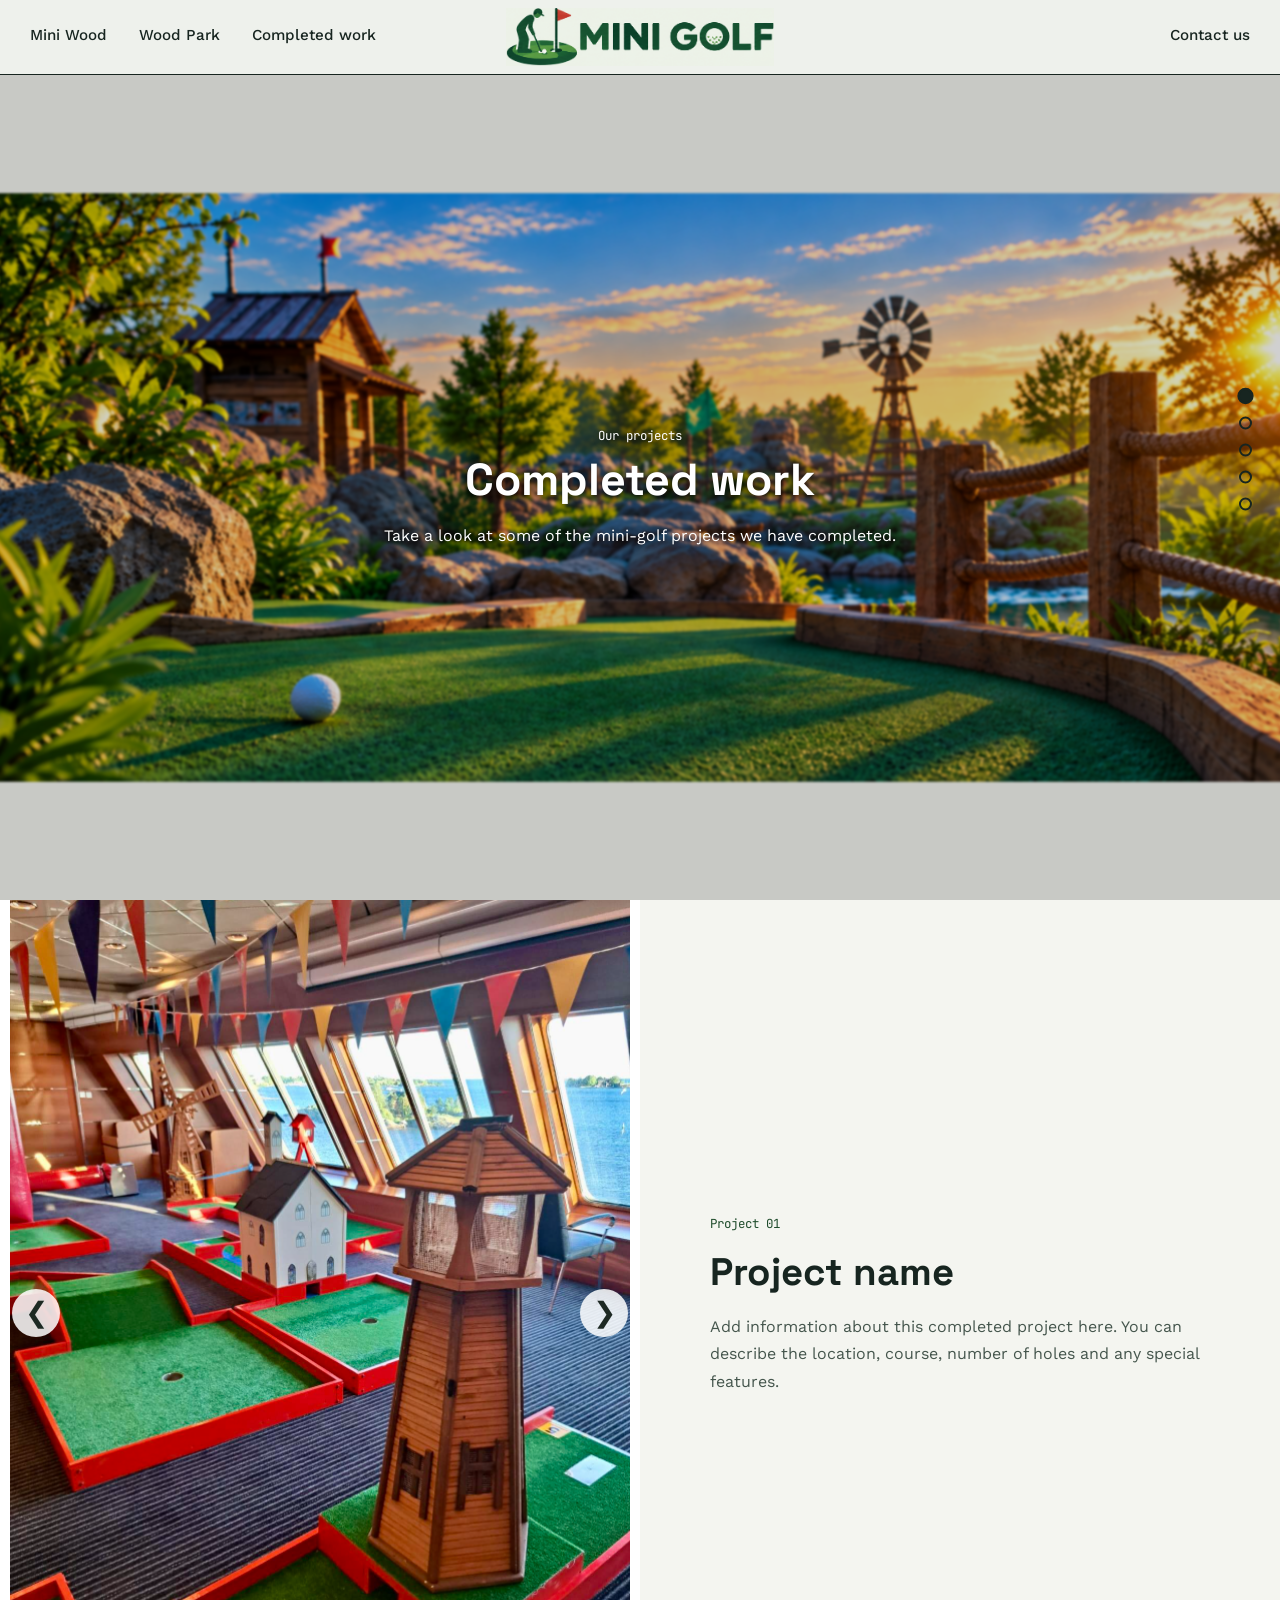
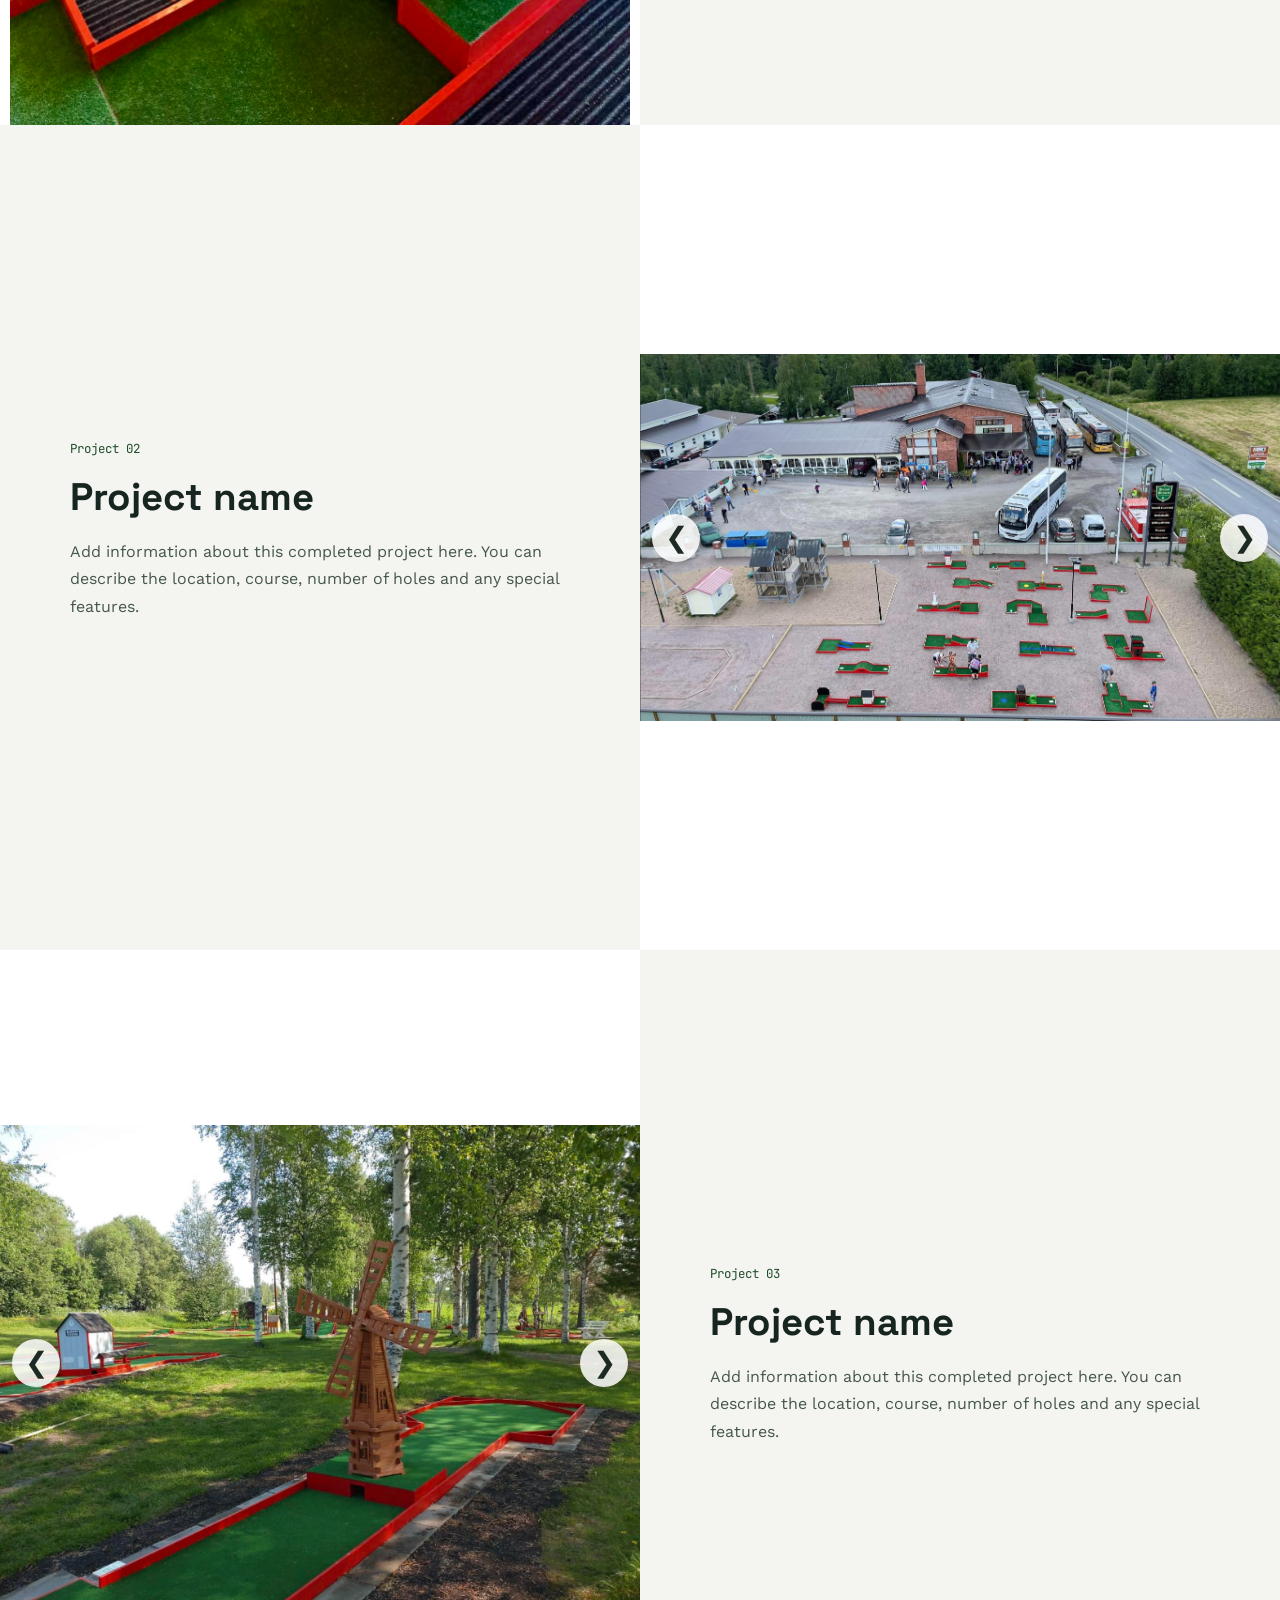
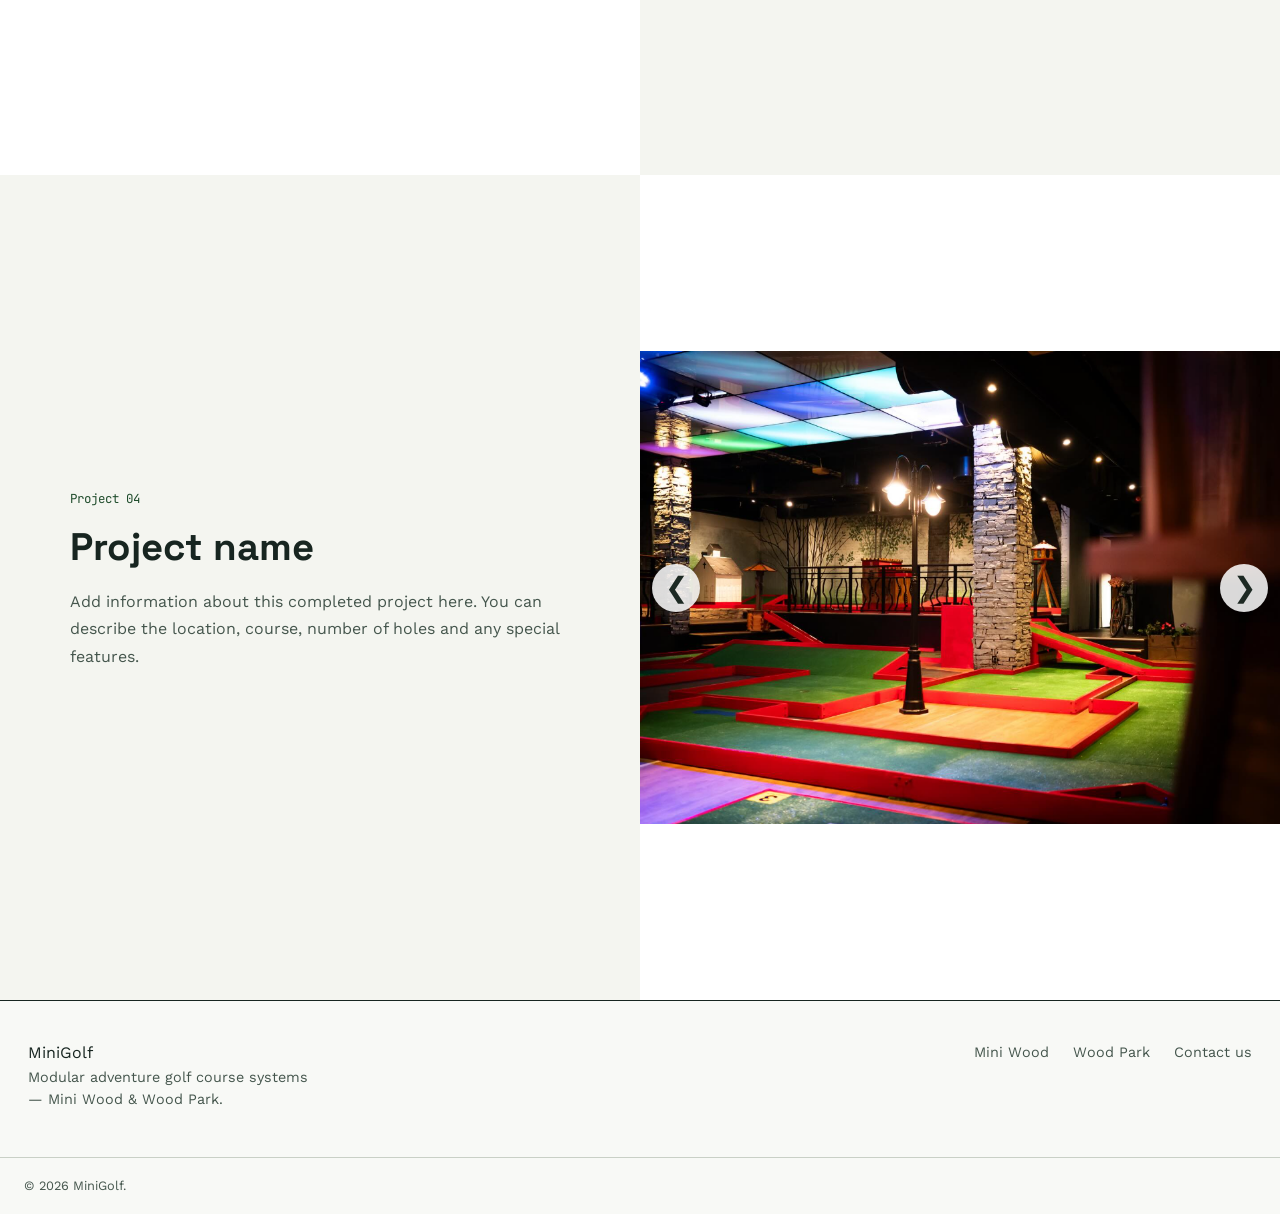
==== Completed-work.html @ 54b6ded2 "Fix completed work gallery structure and image paths" ====
<!DOCTYPE html>
<html lang="en">
<head>
  <meta charset="UTF-8">
  <meta name="viewport" content="width=device-width, initial-scale=1.0">

  <title>Completed Work — MiniGolf</title>

  <meta
    name="description"
    content="Completed MiniGolf projects and installations."
  >

  <link rel="preconnect" href="https://fonts.googleapis.com">
  <link rel="preconnect" href="https://fonts.gstatic.com" crossorigin>

  <link
    href="https://fonts.googleapis.com/css2?family=Space+Grotesk:wght@500;600;700&family=Work+Sans:wght@400;500;600&family=JetBrains+Mono:wght@500;600&display=swap"
    rel="stylesheet"
  >

  <link rel="stylesheet" href="css/style.css">
</head>

<body>

  <!-- ============ HEADER ============ -->

  <header class="site-header">
    <div class="wrap header-inner">

      <nav class="nav-side nav-left" aria-label="Primary">
        <a href="index.html#mini-wood">Mini Wood</a>
        <a href="index.html#wood-park">Wood Park</a>
        <a href="Completed-work.html">Completed work</a>
      </nav>

      <a href="index.html#top" class="logo">
        <img
          src="images/logo.png"
          alt="MiniGolf"
          class="logo-img"
        >
      </a>

      <nav class="nav-side nav-right" aria-label="Secondary">
        <a href="index.html#contact">Contact us</a>
      </nav>

    </div>
  </header>


<!-- ============ COMPLETED WORK ============ -->

<main class="completed-work-page">


  <!-- =====================================================
       INTRO SCREEN
       ===================================================== -->

  <section class="completed-work-intro">

    <div class="wrap">

      <p class="eyebrow-line">
        Our projects
      </p>

      <h1>
        Completed work
      </h1>

      <p>
        Take a look at some of the mini-golf projects we have completed.
      </p>

    </div>

  </section>


  <!-- =====================================================
       PROJECTS
       ===================================================== -->

  <section class="completed-projects">

    <div class="completed-dots" aria-label="Project navigation">
      <button class="completed-dot active" data-project="0" aria-label="Introduction"></button>
      <button class="completed-dot" data-project="1" aria-label="Project 01"></button>
      <button class="completed-dot" data-project="2" aria-label="Project 02"></button>
      <button class="completed-dot" data-project="3" aria-label="Project 03"></button>
      <button class="completed-dot" data-project="4" aria-label="Project 04"></button>
    </div>

    <!-- PROJECT 01 -->
    <article class="completed-project">

      <div class="completed-image completed-gallery">

        <button class="gallery-arrow gallery-prev" aria-label="Previous image">
          &#10094;
        </button>

        <div class="gallery-images">

          <img src="images/completed-work/project1/project1.PNG" alt="Completed MiniGolf project" class="completed-gallery-img active">
          <img src="images/completed-work/project1/project1_1.PNG" alt="Completed MiniGolf project" class="completed-gallery-img">
          <img src="images/completed-work/project1/project1_2.PNG" alt="Completed MiniGolf project" class="completed-gallery-img">
          <img src="images/completed-work/project1/project1_3.PNG" alt="Completed MiniGolf project" class="completed-gallery-img">
          <img src="images/completed-work/project1/project1_4.PNG" alt="Completed MiniGolf project" class="completed-gallery-img">

        </div>

        <button class="gallery-arrow gallery-next" aria-label="Next image">
          &#10095;
        </button>

      </div>

      <div class="completed-text">
        <p class="eyebrow-line">Project 01</p>
        <h2>Project name</h2>
        <p>
          Add information about this completed project here.
          You can describe the location, course, number of holes
          and any special features.
        </p>
      </div>

    </article>

    <!-- PROJECT 02 -->
    <article class="completed-project reverse">

      <div class="completed-image completed-gallery">

        <button class="gallery-arrow gallery-prev" aria-label="Previous image">
          &#10094;
        </button>

        <div class="gallery-images">

          <img src="images/completed-work/project2/project2.PNG" alt="Completed MiniGolf project" class="completed-gallery-img active">
          <img src="images/completed-work/project2/project2_1.PNG" alt="Completed MiniGolf project" class="completed-gallery-img">
          <img src="images/completed-work/project2/project2_2.PNG" alt="Completed MiniGolf project" class="completed-gallery-img">

        </div>

        <button class="gallery-arrow gallery-next" aria-label="Next image">
          &#10095;
        </button>

      </div>

      <div class="completed-text">
        <p class="eyebrow-line">Project 02</p>
        <h2>Project name</h2>
        <p>
          Add information about this completed project here.
          You can describe the location, course, number of holes
          and any special features.
        </p>
      </div>

    </article>

    <!-- PROJECT 03 -->
    <article class="completed-project">

      <div class="completed-image completed-gallery">

        <button class="gallery-arrow gallery-prev" aria-label="Previous image">
          &#10094;
        </button>

        <div class="gallery-images">

          <img src="images/completed-work/project3/project3.PNG" alt="Completed MiniGolf project" class="completed-gallery-img active">
          <img src="images/completed-work/project3/project3_1.PNG" alt="Completed MiniGolf project" class="completed-gallery-img">
          <img src="images/completed-work/project3/project3_2.PNG" alt="Completed MiniGolf project" class="completed-gallery-img">

        </div>

        <button class="gallery-arrow gallery-next" aria-label="Next image">
          &#10095;
        </button>

      </div>

      <div class="completed-text">
        <p class="eyebrow-line">Project 03</p>
        <h2>Project name</h2>
        <p>
          Add information about this completed project here.
          You can describe the location, course, number of holes
          and any special features.
        </p>
      </div>

    </article>

    <!-- PROJECT 04 -->
    <article class="completed-project reverse">

      <div class="completed-image completed-gallery">

        <button class="gallery-arrow gallery-prev" aria-label="Previous image">
          &#10094;
        </button>

        <div class="gallery-images">

          <img src="images/completed-work/project4/project4.PNG" alt="Completed MiniGolf project" class="completed-gallery-img active">
          <img src="images/completed-work/project4/project4_1.PNG" alt="Completed MiniGolf project" class="completed-gallery-img">
          <img src="images/completed-work/project4/project4_2.PNG" alt="Completed MiniGolf project" class="completed-gallery-img">

        </div>

        <button class="gallery-arrow gallery-next" aria-label="Next image">
          &#10095;
        </button>

      </div>

      <div class="completed-text">
        <p class="eyebrow-line">Project 04</p>
        <h2>Project name</h2>
        <p>
          Add information about this completed project here.
          You can describe the location, course, number of holes
          and any special features.
        </p>
      </div>

    </article>

  </section>

</main>
  <!-- ============ FOOTER ============ -->

  <footer class="site-footer">

    <div class="wrap footer-inner">

      <div>
        <span class="logo">MiniGolf</span>

        <p>
          Modular adventure golf course systems — Mini Wood &amp; Wood Park.
        </p>
      </div>

      <div class="footer-cols">
        <a href="index.html#mini-wood">Mini Wood</a>
        <a href="index.html#wood-park">Wood Park</a>
        <a href="index.html#contact">Contact us</a>
      </div>

    </div>

    <div class="wrap footer-bottom">
      <p>&copy; <span id="year"></span> MiniGolf.</p>
    </div>

  </footer>


  <!-- ============ IMAGE LIGHTBOX ============ -->

  <div
    class="lightbox"
    id="lightbox"
    role="dialog"
    aria-hidden="true"
    aria-label="Enlarged view"
  >
    <button id="lightboxClose" aria-label="Close">&times;</button>

    <img
      id="lightboxImg"
      src=""
      alt=""
    >
  </div>


  <script src="js/script.js"></script>

</body>
</html>
---- css/style.css ----
/* ==========================================================
   MiniGolf — stylesheet
   ========================================================== */

:root {
  --paper: #EEF1EC;
  --paper-raised: #F8F9F6;
  --ink: #172520;
  --ink-soft: #45564D;
  --line: #C9D0C6;
  --turf: #2E6B3E;
  --turf-dark: #1F4C2C;
  --red: #A93226;

  --font-display: "Space Grotesk", sans-serif;
  --font-body: "Work Sans", sans-serif;
  --font-mono: "JetBrains Mono", monospace;

  --wrap: 1500px;
}

* {
  box-sizing: border-box;
}

html {
  scroll-behavior: smooth;
}

@media (prefers-reduced-motion: reduce) {
  html {
    scroll-behavior: auto;
  }

  * {
    animation-duration: 0.001ms !important;
    transition-duration: 0.001ms !important;
  }
}

body {
  margin: 0;
  background: var(--paper);
  color: var(--ink);
  font-family: var(--font-body);
  font-size: 16px;
  line-height: 1.55;
  -webkit-font-smoothing: antialiased;
}

h1,
h2 {
  font-family: var(--font-display);
  color: var(--ink);
  line-height: 1.1;
  margin: 0 0 0.5em;
}

h1 {
  font-size: clamp(2rem, 4vw, 2.8rem);
  font-weight: 700;
}

h2 {
  font-size: clamp(1.6rem, 3vw, 2.4rem);
  font-weight: 700;
}

p {
  margin: 0 0 1em;
  color: var(--ink-soft);
}

a {
  color: var(--turf-dark);
}

.mono {
  font-family: var(--font-mono);
}

code {
  font-family: var(--font-mono);
  background: var(--paper-raised);
  padding: 0.1em 0.4em;
  border: 1px solid var(--line);
  font-size: 0.9em;
}

.wrap {
  max-width: var(--wrap);
  margin: 0 auto;
  padding: 0 28px;
}

.eyebrow-line {
  font-family: var(--font-mono);
  font-size: 0.78rem;
  color: var(--turf-dark);
  margin: 0 0 0.6em;
}


/* ---------- buttons ---------- */

.btn {
  display: inline-block;
  font-family: var(--font-body);
  font-weight: 600;
  font-size: 0.95rem;
  padding: 0.75em 1.4em;
  border: 1.5px solid var(--ink);
  text-decoration: none;
  cursor: pointer;
  background: transparent;
  color: var(--ink);
  transition:
    background 0.15s ease,
    color 0.15s ease,
    transform 0.1s ease;
}

.btn-primary {
  background: var(--turf);
  border-color: var(--turf);
  color: #fff;
}

.btn-primary:hover {
  background: var(--turf-dark);
  border-color: var(--turf-dark);
}

.btn-line:hover {
  background: var(--ink);
  color: var(--paper);
}

.btn:active {
  transform: translateY(1px);
}


/* ---------- header ---------- */

.site-header {
  position: sticky;
  top: 0;
  z-index: 30;
  background: var(--paper);
  border-bottom: 1.5px solid var(--ink);
}

.header-inner {
  display: grid;
  grid-template-columns: 1fr auto 1fr;
  align-items: center;
  gap: 20px;
  padding: 8px 28px;
}

.logo {
  justify-self: center;
  display: flex;
  align-items: center;
}

.logo-img {
  width: 280px;
  height: 58px;
  object-fit: contain;
  display: block;
}

.nav-side {
  display: flex;
  gap: 28px;
}

.nav-left {
  justify-self: start;
}

.nav-right {
  justify-self: end;
}

.nav-side a {
  text-decoration: none;
  color: var(--ink);
  font-weight: 500;
  font-size: 0.95rem;
  padding: 4px 2px;
  border-bottom: 2px solid transparent;
  white-space: nowrap;
}

.nav-side a:hover {
  border-bottom-color: var(--red);
}

/* ---------- hero ---------- */

.hero {
  position: relative;
  min-height: 680px;
  padding: 100px 0;
  display: flex;
  align-items: center;

  background-image:
    linear-gradient(
      90deg,
      rgba(255, 255, 255, 0.12) 0%,
      rgba(255, 255, 255, 0.68) 36%,
      rgba(255, 255, 255, 0.60) 64%,
      rgba(255, 255, 255, 0.10) 100%
    ),
    url("../images/Banner.png");

background-size: contain;
background-repeat: no-repeat;
background-position: center;
background-color: #1f241f;
}

.hero-inner {
  position: relative;
  z-index: 2;
  max-width: 800px;
  margin: 0 auto;
}

.hero h1 {
  max-width: 800px;
  margin-bottom: 28px;
}

.hero-sub {
  font-size: 1.05rem;
  max-width: 60ch;
}

.hero-actions {
  display: flex;
  gap: 14px;
  flex-wrap: wrap;
  margin-top: 24px;
}

@media (max-width: 900px) {
  .hero {
    min-height: 600px;
    padding: 80px 0;
  }
}

@media (max-width: 560px) {
  .hero {
    min-height: 620px;
    padding: 70px 0;
  }
}


/* ---------- course sections ---------- */

.collection {
  padding: 82px 0 72px;
  border-top: 1.5px solid var(--ink);
}

.collection.alt {
  background: var(--paper-raised);
}

.collection-inner {
  display: grid;
  grid-template-columns: 0.92fr 1.08fr;
  gap: 72px;
  align-items: start;
}

.collection-inner.reverse {
  grid-template-columns: 1.08fr 0.92fr;
}

.collection-inner.reverse .collection-info {
  order: 2;
}

.collection-inner.reverse .collection-viewer {
  order: 1;
}


/* ---------- course information ---------- */

.collection-info > p:not(.eyebrow-line) {
  max-width: 58ch;
  font-size: 1rem;
}

.hole-list {
  list-style: none;
  margin: 18px 0 28px;
  padding: 16px 0;
  border-top: 1px solid var(--line);
  border-bottom: 1px solid var(--line);
  display: grid;
  grid-template-columns: repeat(2, 1fr);
  gap: 6px 28px;
  font-family: var(--font-mono);
  font-size: 0.85rem;
  color: var(--ink-soft);
}


/* ---------- pricing ---------- */

.tier-grid {
  display: grid;
  grid-template-columns: repeat(3, 1fr);
  gap: 12px;
}

.tier-card {
  display: flex;
  flex-direction: column;
  gap: 10px;
  align-items: flex-start;
  border: 1.5px solid var(--line);
  background: var(--paper-raised);
  padding: 18px;
}

.collection.alt .tier-card {
  background: var(--paper);
}

.tier-label {
  font-family: var(--font-mono);
  font-size: 0.72rem;
  color: var(--ink-soft);
  text-transform: uppercase;
}

.tier-price {
  font-family: var(--font-mono);
  font-weight: 600;
  font-size: 1.25rem;
  color: var(--ink);
}

.tier-card .btn {
  width: 100%;
  text-align: center;
  font-size: 0.82rem;
  padding: 0.6em 0.6em;
}


/* ---------- viewer ---------- */

.collection-viewer {
  display: flex;
  flex-direction: column;
  gap: 12px;
}

.viewer-tabs {
  display: flex;
  gap: 10px;
  margin-bottom: 0;
}

.view-tab {
  font-family: var(--font-mono);
  font-size: 0.82rem;
  background: none;
  border: 1.5px solid var(--ink);
  padding: 0.5em 1em;
  cursor: pointer;
  color: var(--ink);
}

.view-tab.active {
  background: var(--ink);
  color: var(--paper);
}

.viewer-frame {
  position: relative;
  border: 1.5px solid var(--ink);
  background: #fff;
  aspect-ratio: 4 / 3;
  overflow: hidden;
}

.viewer-img {
  position: absolute;
  inset: 0;
  width: 100%;
  height: 100%;
  object-fit: contain;
  opacity: 0;
  pointer-events: none;
  cursor: zoom-in;
  transition: opacity 0.15s ease;
}

.viewer-img.active {
  opacity: 1;
  pointer-events: auto;
}

.viewer-hint {
  font-size: 0.8rem;
  margin: 0;
  color: var(--ink-soft);
}


/* ---------- at a glance ---------- */

.course-features {
  margin-top: 58px;
  border: 1.5px solid var(--line);
  background: rgba(248, 249, 246, 0.55);
  display: grid;
  grid-template-columns: repeat(4, 1fr);
}

.collection.alt .course-features {
  background: var(--paper);
}

.feature-item {
  padding: 26px 28px;
  min-height: 145px;
  border-right: 1px solid var(--line);
}

.feature-item:last-child {
  border-right: none;
}

.feature-number {
  display: block;
  width: 30px;
  height: 30px;
  border: 1.5px solid var(--turf);
  color: var(--turf-dark);
  font-family: var(--font-mono);
  font-size: 0.72rem;
  line-height: 27px;
  text-align: center;
  margin-bottom: 18px;
}

.feature-title {
  display: block;
  font-family: var(--font-mono);
  font-size: 0.75rem;
  color: var(--ink);
  text-transform: uppercase;
  margin-bottom: 5px;
}

.feature-main {
  display: block;
  font-size: 0.95rem;
  font-weight: 600;
  color: var(--ink);
  margin-bottom: 5px;
}

.feature-text {
  display: block;
  font-size: 0.82rem;
  line-height: 1.45;
  color: var(--ink-soft);
}


/* ---------- contact ---------- */

.contact {
  padding: 82px 0 100px;
  border-top: 1.5px solid var(--ink);
}

.contact-inner {
  display: grid;
  grid-template-columns: 0.9fr 1.1fr;
  gap: 72px;
}

.quote-form {
  display: flex;
  flex-direction: column;
  gap: 16px;
  background: var(--paper-raised);
  border: 1.5px solid var(--ink);
  padding: 28px;
}

.quote-form label {
  display: flex;
  flex-direction: column;
  gap: 6px;
  font-size: 0.85rem;
  font-weight: 600;
  color: var(--ink);
}

.quote-form input,
.quote-form textarea,
.quote-form select {
  font-family: var(--font-body);
  font-size: 0.95rem;
  padding: 0.7em 0.8em;
  border: 1.5px solid var(--line);
  background: #fff;
  color: var(--ink);
}

.quote-form select {
  cursor: pointer;
}

.quote-form input:focus,
.quote-form textarea:focus,
.quote-form select:focus {
  outline: 2px solid var(--turf);
  outline-offset: 1px;
  border-color: var(--turf);
}


/* ---------- footer ---------- */

.site-footer {
  border-top: 1.5px solid var(--ink);
  padding-top: 40px;
  background: var(--paper-raised);
}

.footer-inner {
  display: flex;
  justify-content: space-between;
  gap: 32px;
  flex-wrap: wrap;
  padding-bottom: 32px;
}

.footer-inner p {
  font-size: 0.9rem;
  max-width: 32ch;
}

.footer-cols {
  display: flex;
  gap: 24px;
  align-items: flex-start;
}

.footer-cols a {
  text-decoration: none;
  color: var(--ink-soft);
  font-size: 0.9rem;
}

.footer-bottom {
  border-top: 1px solid var(--line);
  padding: 18px 24px;
  font-size: 0.8rem;
  color: var(--ink-soft);
}

.footer-bottom p {
  margin: 0;
}


/* ---------- lightbox ---------- */

.lightbox {
  position: fixed;
  inset: 0;
  z-index: 80;
  display: none;
  align-items: center;
  justify-content: center;
  background: rgba(23, 37, 32, 0.85);
  padding: 24px;
}

.lightbox.show {
  display: flex;
}

.lightbox img {
  max-width: 100%;
  max-height: 100%;
  border: 1px solid var(--line);
}

#lightboxClose {
  position: fixed;
  top: 20px;
  right: 28px;
  background: none;
  border: none;
  font-size: 2.2rem;
  cursor: pointer;
  color: #fff;
}


/* ---------- responsive ---------- */

@media (max-width: 1100px) {
  .collection-inner,
  .collection-inner.reverse {
    grid-template-columns: 1fr;
    gap: 44px;
  }

  .collection-inner.reverse .collection-info,
  .collection-inner.reverse .collection-viewer {
    order: initial;
  }

  .collection-viewer {
    max-width: 900px;
  }

  .course-features {
    grid-template-columns: repeat(2, 1fr);
  }

  .feature-item:nth-child(2) {
    border-right: none;
  }

  .feature-item:nth-child(-n + 2) {
    border-bottom: 1px solid var(--line);
  }
}

@media (max-width: 900px) {
  .contact-inner {
    grid-template-columns: 1fr;
  }

  .hole-list {
    grid-template-columns: 1fr 1fr;
  }
}

@media (max-width: 700px) {
  .header-inner {
    grid-template-columns: 1fr;
    justify-items: center;
    row-gap: 10px;
    padding: 14px 24px;
  }

  .nav-left {
    order: 2;
    justify-self: center;
  }

  .logo {
    order: 1;
  }

  .nav-right {
    order: 3;
    justify-self: center;
  }

  .course-features {
    grid-template-columns: 1fr;
  }

  .feature-item {
    border-right: none;
    border-bottom: 1px solid var(--line);
  }

  .feature-item:last-child {
    border-bottom: none;
  }
}

@media (max-width: 560px) {
  .tier-grid {
    grid-template-columns: 1fr;
  }

  .hole-list {
    grid-template-columns: 1fr;
  }

  .wrap {
    padding-left: 20px;
    padding-right: 20px;
  }

  .collection {
    padding: 60px 0;
  }

  .course-features {
    margin-top: 42px;
  }
}
/* =========================================================
   COURSE CORNER TREES
   Bottom corners only
   ========================================================= */

.collection {
  position: relative;
  overflow: hidden;
}

.collection-inner,
.collection > .wrap:not(.collection-inner) {
  position: relative;
  z-index: 2;
}

.course-trees {
  position: absolute;
  inset: 0;
  pointer-events: none;
  z-index: 1;
}

.course-tree {
  position: absolute;
  width: 210px;
  height: 150px;
  opacity: 0.38;
}

.course-tree svg {
  display: block;
  width: 100%;
  height: 100%;
}

/* BOTTOM LEFT */
.course-tree.bottom-left {
  bottom: 0;
  left: 0;
}

/* BOTTOM RIGHT */
.course-tree.bottom-right {
  bottom: 0;
  right: 0;
}

/* Keep information panel above the trees */
.course-features {
  position: relative;
  z-index: 3;
}

@media (max-width: 900px) {
  .course-tree {
    width: 150px;
    height: 110px;
    opacity: 0.30;
  }
}

@media (max-width: 560px) {
  .course-tree {
    width: 100px;
    height: 75px;
    opacity: 0.20;
  }
}
/* =========================================================
   FINAL COURSE TREE POSITIONING
   ========================================================= */

.course-tree {
  position: absolute;
  width: 210px;
  height: 150px;
  opacity: 0.38;
}

.course-tree svg {
  display: block;
  width: 100%;
  height: 100%;
}

/* BOTTOM TREES
   Keep the artwork upright and move it slightly
   upward so the trees grow from the bottom edge. */
.course-tree.bottom-left {
  bottom: -20px;
  left: 0;
}

.course-tree.bottom-right {
  bottom: -20px;
  right: 0;
}

@media (max-width: 900px) {
  .course-tree {
    width: 150px;
    height: 110px;
    opacity: 0.30;
  }

  .course-tree.bottom-left,
  .course-tree.bottom-right {
    bottom: -15px;
  }
}

@media (max-width: 560px) {
  .course-tree {
    width: 100px;
    height: 75px;
    opacity: 0.20;
  }

  .course-tree.bottom-left,
  .course-tree.bottom-right {
    bottom: -10px;
  }
}
/* =========================================================
   MINI GOLF SCROLLBAR
   ========================================================= */

html {
  scrollbar-width: none;
}

html::-webkit-scrollbar {
  display: none;
}

/* The whole scrollbar */
.golf-scrollbar {
  position: fixed;
  top: 0;
  right: 0;
  width: 22px;
  height: 100vh;
  z-index: 100;
  pointer-events: none;
}

.golf-scroll-track {
  position: absolute;
  top: 8px;
  bottom: 8px;
  left: 9px;
  width: 6px;
  background: #cbd1cb;
  border-radius: 10px;
}
.golf-ball {
  position: absolute;
  left: 50%;
  top: 0;

  width: 18px;
  height: 18px;

  transform: translateX(-50%);
  border-radius: 50%;

  background: #ffffff;
  border: 2px solid #4f8a5b;
  box-shadow: 0 1px 4px rgba(0, 0, 0, 0.25);

  pointer-events: auto;
  cursor: grab;
  touch-action: none;
}

.golf-ball:active {
  cursor: grabbing;
}

/* Golf-ball dimples */
.golf-ball::before,
.golf-ball::after,
.golf-ball span {
  content: "";
  position: absolute;
  width: 3px;
  height: 3px;
  background: #c9c9c9;
  border-radius: 50%;
}

.golf-ball::before {
  top: 3px;
  left: 4px;
  box-shadow:
    7px 1px 0 #c9c9c9,
    2px 7px 0 #c9c9c9,
    9px 8px 0 #c9c9c9,
    5px 12px 0 #c9c9c9;
}

.golf-ball::after {
  top: 5px;
  left: 11px;
  box-shadow:
    -8px 5px 0 #c9c9c9,
    -3px 9px 0 #c9c9c9;
}

/* Hide it on small screens */
@media (max-width: 700px) {
  .golf-scrollbar {
    display: none;
  }
}
/* =========================================================
   COMPLETED WORK PAGE
   FULL SCREEN PROJECT SLIDER
   ========================================================= */

.completed-work-page {
  background: #f4f5f0;
}

.completed-work-intro {
  position: relative;

  height: calc(100vh - var(--completed-header-height, 75px));
  min-height: calc(100vh - var(--completed-header-height, 75px));

  display: flex;
  align-items: center;
  justify-content: center;

  text-align: center;
  padding: 80px 28px;

  overflow: hidden;

  scroll-margin-top: var(--completed-header-height, 75px);
}

.completed-work-intro::before {
  content: "";
  position: absolute;
  inset: 0;

  background-image: url("../images/banner2.png");
  background-size: contain;
  background-position: center;
  background-repeat: no-repeat;

  filter: blur(1px);
  transform: scale(1.02);

  z-index: 0;
}

.completed-work-intro::after {
  content: "";
  position: absolute;
  inset: 0;

  background: rgba(0, 0, 0, 0.18);

  z-index: 1;
}

.completed-work-intro .wrap {
  position: relative;
  z-index: 2;

  max-width: 850px;
  padding: 20px 30px;

  background: transparent;
}

.completed-work-intro h1 {
  margin: 10px 0 20px;
  color: #ffffff;

  text-shadow:
    0 2px 6px rgba(0, 0, 0, 0.7);
}

.completed-work-intro p {
  color: #ffffff;

  text-shadow:
    0 2px 5px rgba(0, 0, 0, 0.7);
}

.completed-work-intro p:last-child {
  max-width: 650px;
  margin: 0 auto;
}


/* ---------- completed projects ---------- */

.completed-projects {
  position: relative;
  width: 100%;
}

.completed-project {
  width: 100%;
  height: calc(100vh - var(--completed-header-height, 75px));
  min-height: calc(100vh - var(--completed-header-height, 75px));

  display: grid;
  grid-template-columns: 1fr 1fr;

  margin: 0;
  padding: 0;

  scroll-margin-top: var(--completed-header-height, 75px);
}

.completed-project.reverse .completed-image {
  order: 2;
}

.completed-project.reverse .completed-text {
  order: 1;
}


/* ---------- project images ---------- */

.completed-image {
  width: 100%;
  height: 100%;

  overflow: hidden;

  background: #ffffff;
}

.completed-image img {
  display: block;

  width: 100%;
  height: 100%;

  object-fit: contain;

  cursor: pointer;

  transition: transform 0.35s ease;
}

.completed-image:hover img {
  transform: scale(1.025);
}


/* ---------- project text ---------- */

.completed-text {
  width: 100%;
  height: 100%;

  display: flex;
  flex-direction: column;
  justify-content: center;

  padding: 70px;

  box-sizing: border-box;
}

.completed-text h2 {
  margin: 10px 0 20px;
}

.completed-text p:last-child {
  max-width: 500px;
  line-height: 1.7;
}


/* ---------- project navigation dots ---------- */

.completed-dots {
  position: fixed;

  right: 28px;
  top: 50%;

  transform: translateY(-50%);

  z-index: 50;

  display: flex;
  flex-direction: column;
  gap: 14px;
}

.completed-dot {
  width: 13px;
  height: 13px;

  padding: 0;

  border-radius: 50%;

  border: 2px solid var(--ink);

  background: transparent;

  cursor: pointer;

  transition:
    background 0.2s ease,
    transform 0.2s ease;
}

.completed-dot.active {
  background: var(--ink);
  transform: scale(1.25);
}

.completed-dot:hover {
  background: var(--turf);
}


/* =========================================================
   COURSE INFORMATION BOXES
   ========================================================= */

.collection-inner > .course-features {
  grid-column: 1 / -1;
  width: 100%;
  order: 3;
}

/* =========================================================
   COMPLETED WORK IMAGE GALLERY
   ========================================================= */

.completed-gallery {
  position: relative;
  width: 100%;
  height: 100%;
  overflow: hidden;
  background: #ffffff;
}

.gallery-images {
  position: absolute;
  inset: 0;
  width: 100%;
  height: 100%;
}

.completed-gallery-img {
  position: absolute;
  inset: 0;

  width: 100%;
  height: 100%;

  object-fit: contain;

  opacity: 0;
  visibility: hidden;

  transition: opacity 0.25s ease;
}

.completed-gallery-img.active {
  opacity: 1;
  visibility: visible;
}


/* Arrows sit inside the image,
   centered vertically on the left and right */

.gallery-arrow {
  position: absolute;

  top: 50%;
  transform: translateY(-50%);

  z-index: 10;

  width: 48px;
  height: 48px;

  border: none;
  border-radius: 50%;

  background: rgba(255, 255, 255, 0.85);

  color: #1d2923;

  font-size: 28px;
  line-height: 1;

  display: flex;
  align-items: center;
  justify-content: center;

  cursor: pointer;

  padding: 0;

  transition:
    background 0.2s ease,
    transform 0.2s ease;
}

.gallery-arrow:hover {
  background: #ffffff;
}

.gallery-prev {
  left: 12px;
}

.gallery-next {
  right: 12px;
}


/* Mobile */

@media (max-width: 700px) {

  .gallery-arrow {
    width: 42px;
    height: 42px;
    font-size: 24px;
  }

  .gallery-prev {
    left: 8px;
  }

  .gallery-next {
    right: 8px;
  }

}
/* ---------- mobile ---------- */
/* =========================================================
   MOBILE COURSE ORDER
   ========================================================= */

@media (max-width: 700px) {

  .collection {
    display: flex;
    flex-direction: column;
  }

  .collection-inner {
    display: contents;
  }

  .collection-info {
    display: contents;
  }

  /* 1. Course title + description */
  .course-heading {
    order: 1;
    width: 100%;
    padding: 0 20px 32px;
  }

  /* 2. Plan / 3D viewer */
  .collection-viewer {
    order: 2;
    width: 100%;
    max-width: none;
    padding: 0 20px;
    margin-bottom: 42px;
  }

  /* Hide the 1–18 hole list on mobile */
  .hole-list {
    display: none;
  }

  /* 3. Four information boxes */
  .course-features {
    order: 3;
    width: calc(100% - 40px);
    margin: 0 20px 42px;
  }

  /* 4. Prices last */
  .tier-grid {
    order: 4;
    width: calc(100% - 40px);
    margin: 0 20px;
  }

}

@media (max-width: 700px) {

  /* Wood Park mobile order */
  .collection-inner.reverse .collection-info {
    display: contents;
  }

  .collection-inner.reverse .course-heading {
    order: 1;
  }

  .collection-inner.reverse .collection-viewer {
    order: 2;
  }

  .collection-inner.reverse .course-features {
    order: 3;
  }

  .collection-inner.reverse .tier-grid {
    order: 4;
  }

}
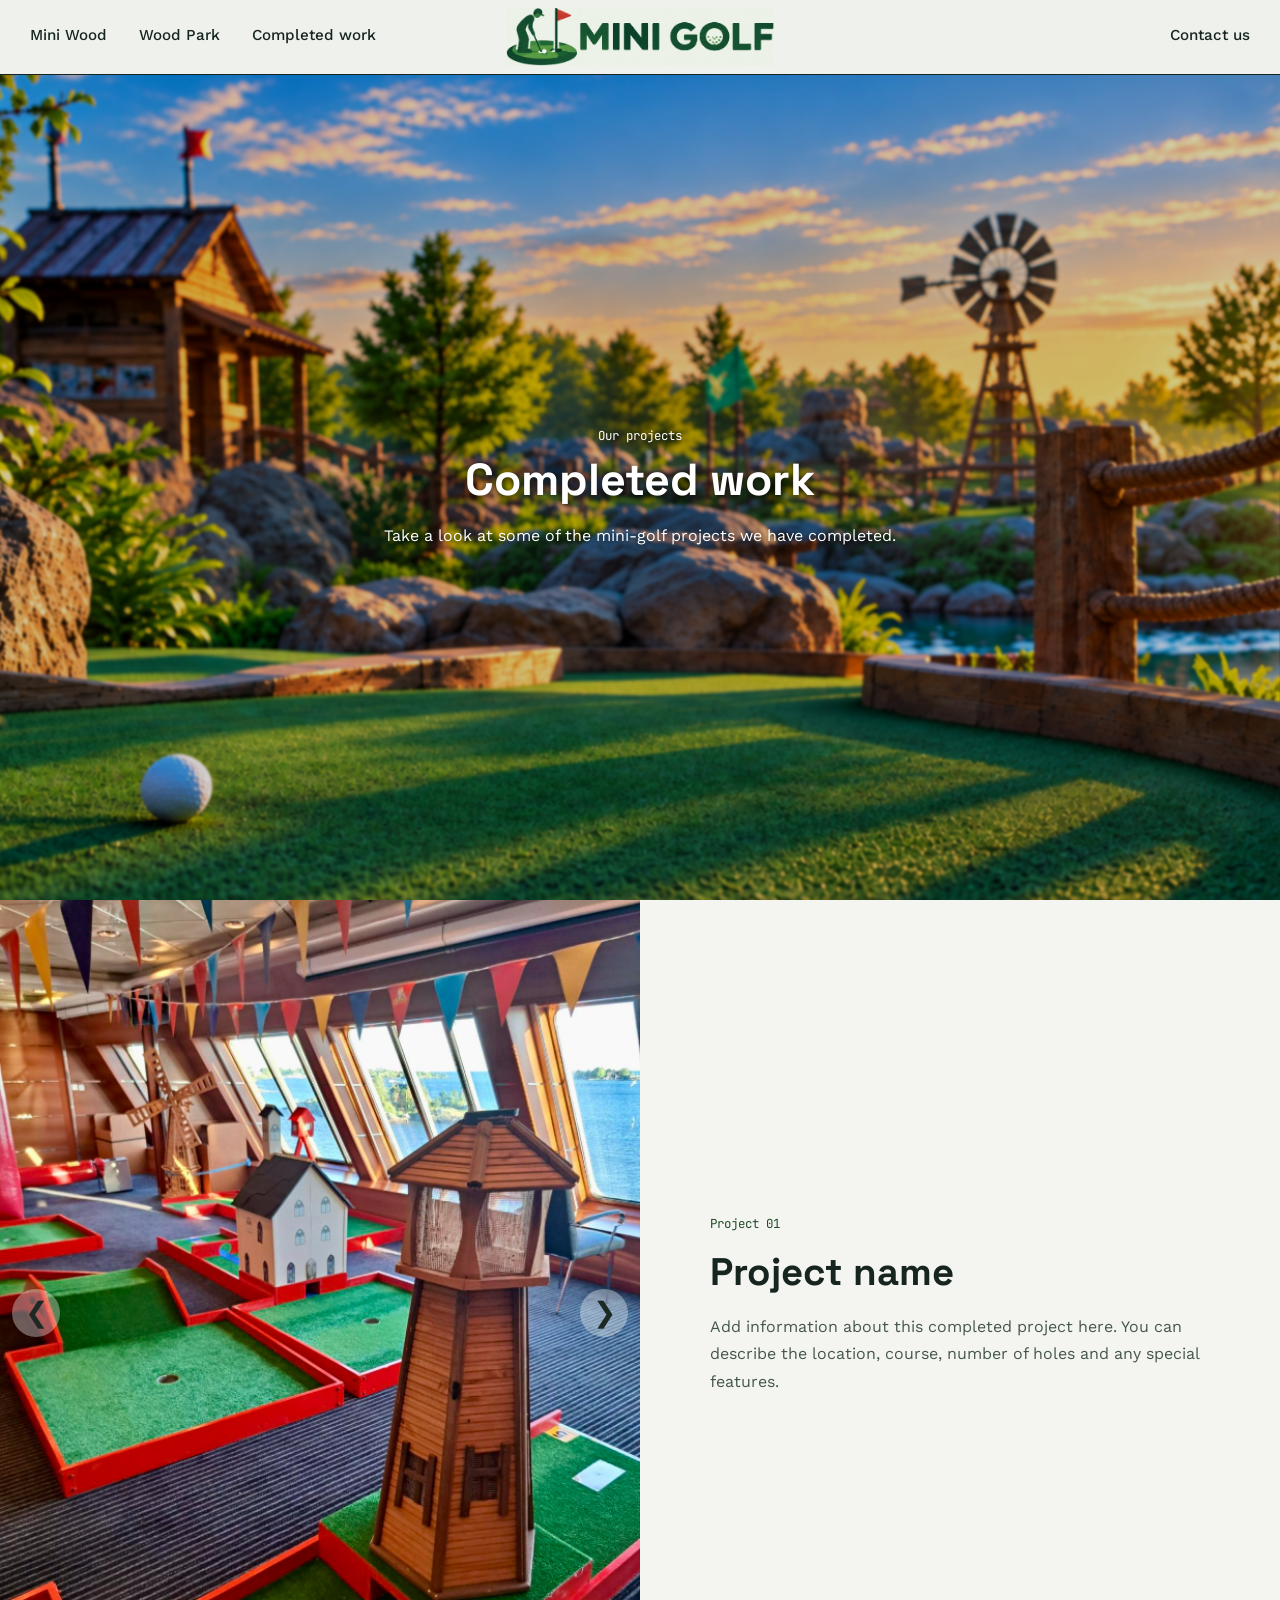
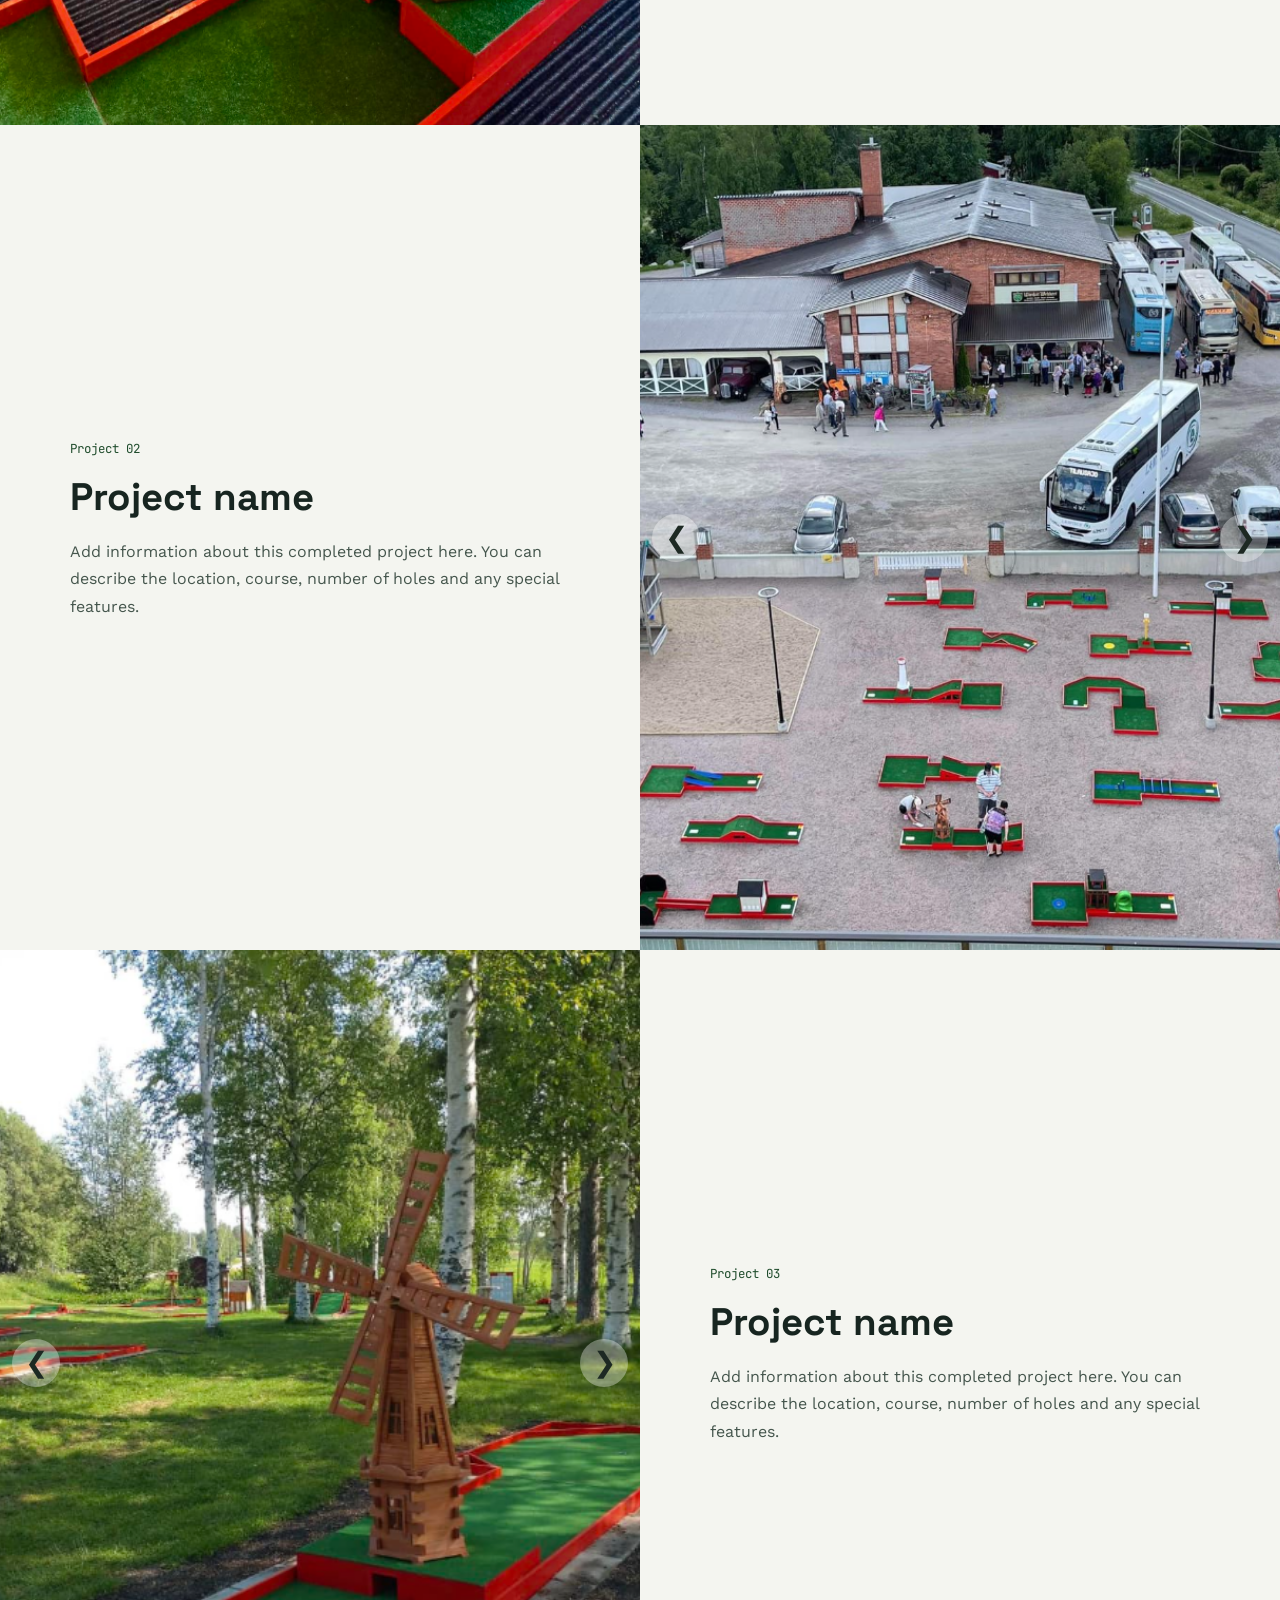
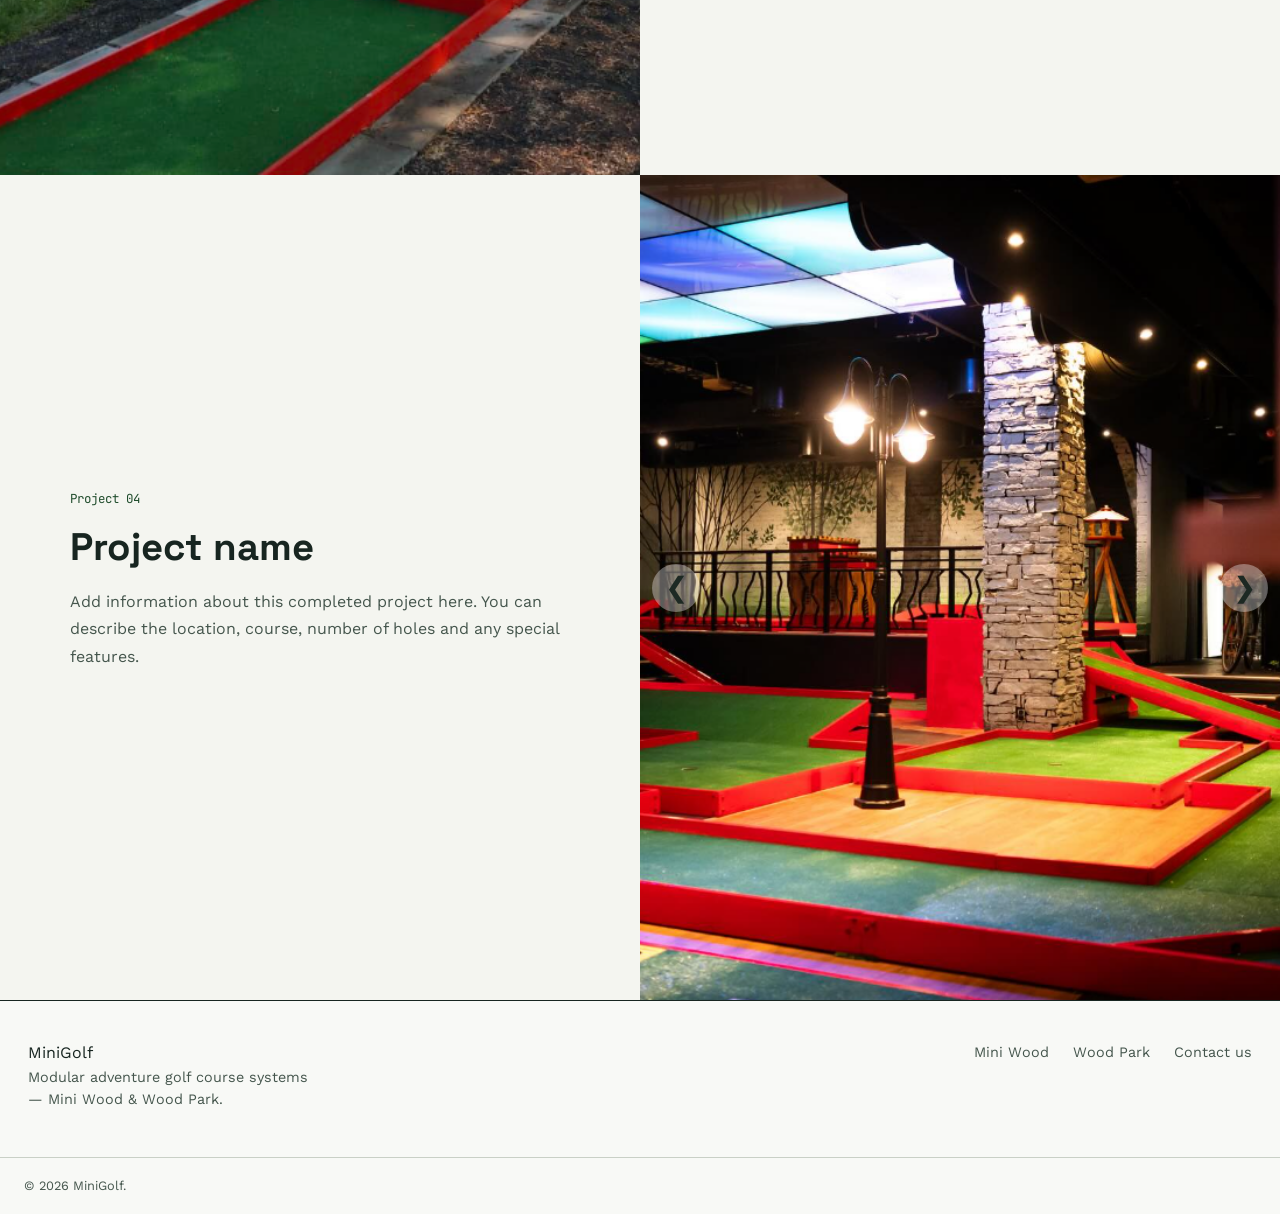
==== commit 047a4d10: "Mark Completed Work page for mobile footer styling" ====
--- a/Completed-work.html
+++ b/Completed-work.html
@@ -22,7 +22,7 @@
   <link rel="stylesheet" href="css/style.css">
 </head>
 
-<body>
+<body class="completed-work-page">
 
   <!-- ============ HEADER ============ -->
 
--- a/css/style.css
+++ b/css/style.css
@@ -218,7 +218,7 @@
     ),
     url("../images/Banner.png");
 
-background-size: contain;
+background-size: cover;
 background-repeat: no-repeat;
 background-position: center;
 background-color: #1f241f;
@@ -966,7 +966,7 @@
   inset: 0;
 
   background-image: url("../images/banner2.png");
-  background-size: contain;
+  background-size: cover;
   background-position: center;
   background-repeat: no-repeat;
 
@@ -1064,15 +1064,9 @@
   width: 100%;
   height: 100%;
 
-  object-fit: contain;
+  object-fit: cover;
 
   cursor: pointer;
-
-  transition: transform 0.35s ease;
-}
-
-.completed-image:hover img {
-  transform: scale(1.025);
 }
 
 
@@ -1103,47 +1097,9 @@
 
 /* ---------- project navigation dots ---------- */
 
+/* Hidden visually — one-screen scrolling stays unchanged. */
 .completed-dots {
-  position: fixed;
-
-  right: 28px;
-  top: 50%;
-
-  transform: translateY(-50%);
-
-  z-index: 50;
-
-  display: flex;
-  flex-direction: column;
-  gap: 14px;
-}
-
-.completed-dot {
-  width: 13px;
-  height: 13px;
-
-  padding: 0;
-
-  border-radius: 50%;
-
-  border: 2px solid var(--ink);
-
-  background: transparent;
-
-  cursor: pointer;
-
-  transition:
-    background 0.2s ease,
-    transform 0.2s ease;
-}
-
-.completed-dot.active {
-  background: var(--ink);
-  transform: scale(1.25);
-}
-
-.completed-dot:hover {
-  background: var(--turf);
+  display: none;
 }
 
 
@@ -1172,26 +1128,25 @@
 .gallery-images {
   position: absolute;
   inset: 0;
+
+  display: flex;
   width: 100%;
   height: 100%;
+
+  transform: translateX(-100%);
+  transition: transform 0.45s ease;
+  will-change: transform;
 }
 
 .completed-gallery-img {
-  position: absolute;
-  inset: 0;
+  position: relative;
+  flex: 0 0 100%;
 
   width: 100%;
   height: 100%;
 
-  object-fit: contain;
-
-  opacity: 0;
-  visibility: hidden;
-
-  transition: opacity 0.25s ease;
-}
-
-.completed-gallery-img.active {
+  object-fit: cover;
+
   opacity: 1;
   visibility: visible;
 }
@@ -1214,7 +1169,7 @@
   border: none;
   border-radius: 50%;
 
-  background: rgba(255, 255, 255, 0.85);
+  background: rgba(255, 255, 255, 0.35);
 
   color: #1d2923;
 
@@ -1266,6 +1221,7 @@
   }
 
 }
+
 /* ---------- mobile ---------- */
 /* =========================================================
    MOBILE COURSE ORDER
@@ -1346,4 +1302,53 @@
     order: 4;
   }
 
-}+}
+/* ---------- completed work mobile layout ---------- */
+
+@media (max-width: 700px) {
+
+  .completed-project {
+    display: grid;
+    grid-template-columns: 1fr;
+    grid-template-rows: 1fr 1fr;
+
+    height: calc(100vh - var(--completed-header-height, 75px));
+    min-height: calc(100vh - var(--completed-header-height, 75px));
+  }
+
+  /* Text always comes first on mobile */
+  .completed-project .completed-text {
+    order: 1;
+    width: 100%;
+    height: 100%;
+    padding: 30px 24px;
+
+    display: flex;
+    flex-direction: column;
+    justify-content: center;
+  }
+
+  /* Gallery always comes second */
+  .completed-project .completed-image {
+    order: 2;
+    width: 100%;
+    height: 100%;
+  }
+
+  /* Override the desktop alternating layout */
+  .completed-project.reverse .completed-text {
+    order: 1;
+  }
+
+  .completed-project.reverse .completed-image {
+    order: 2;
+  }
+}
+
+/* ---------- completed work mobile footer ---------- */
+
+@media (max-width: 700px) {
+  .completed-work-page .site-footer {
+    display: none;
+  }
+}
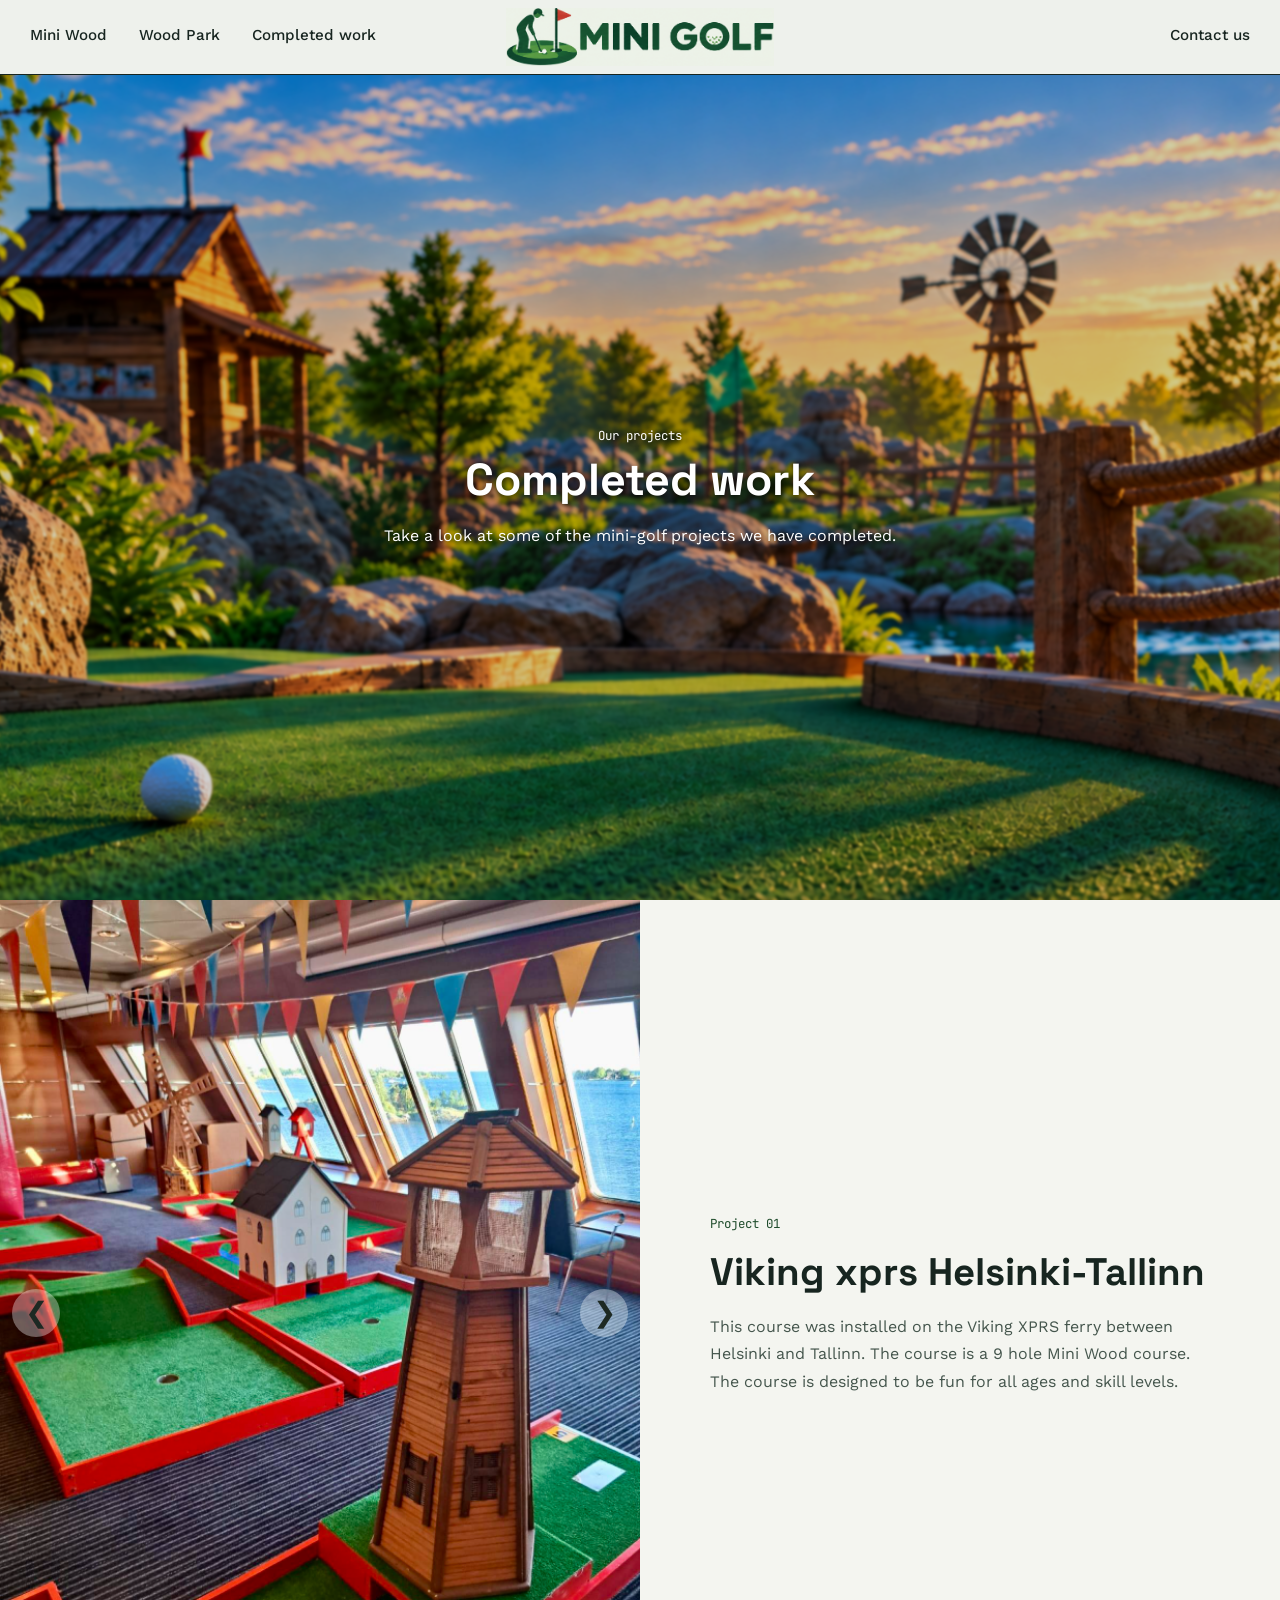
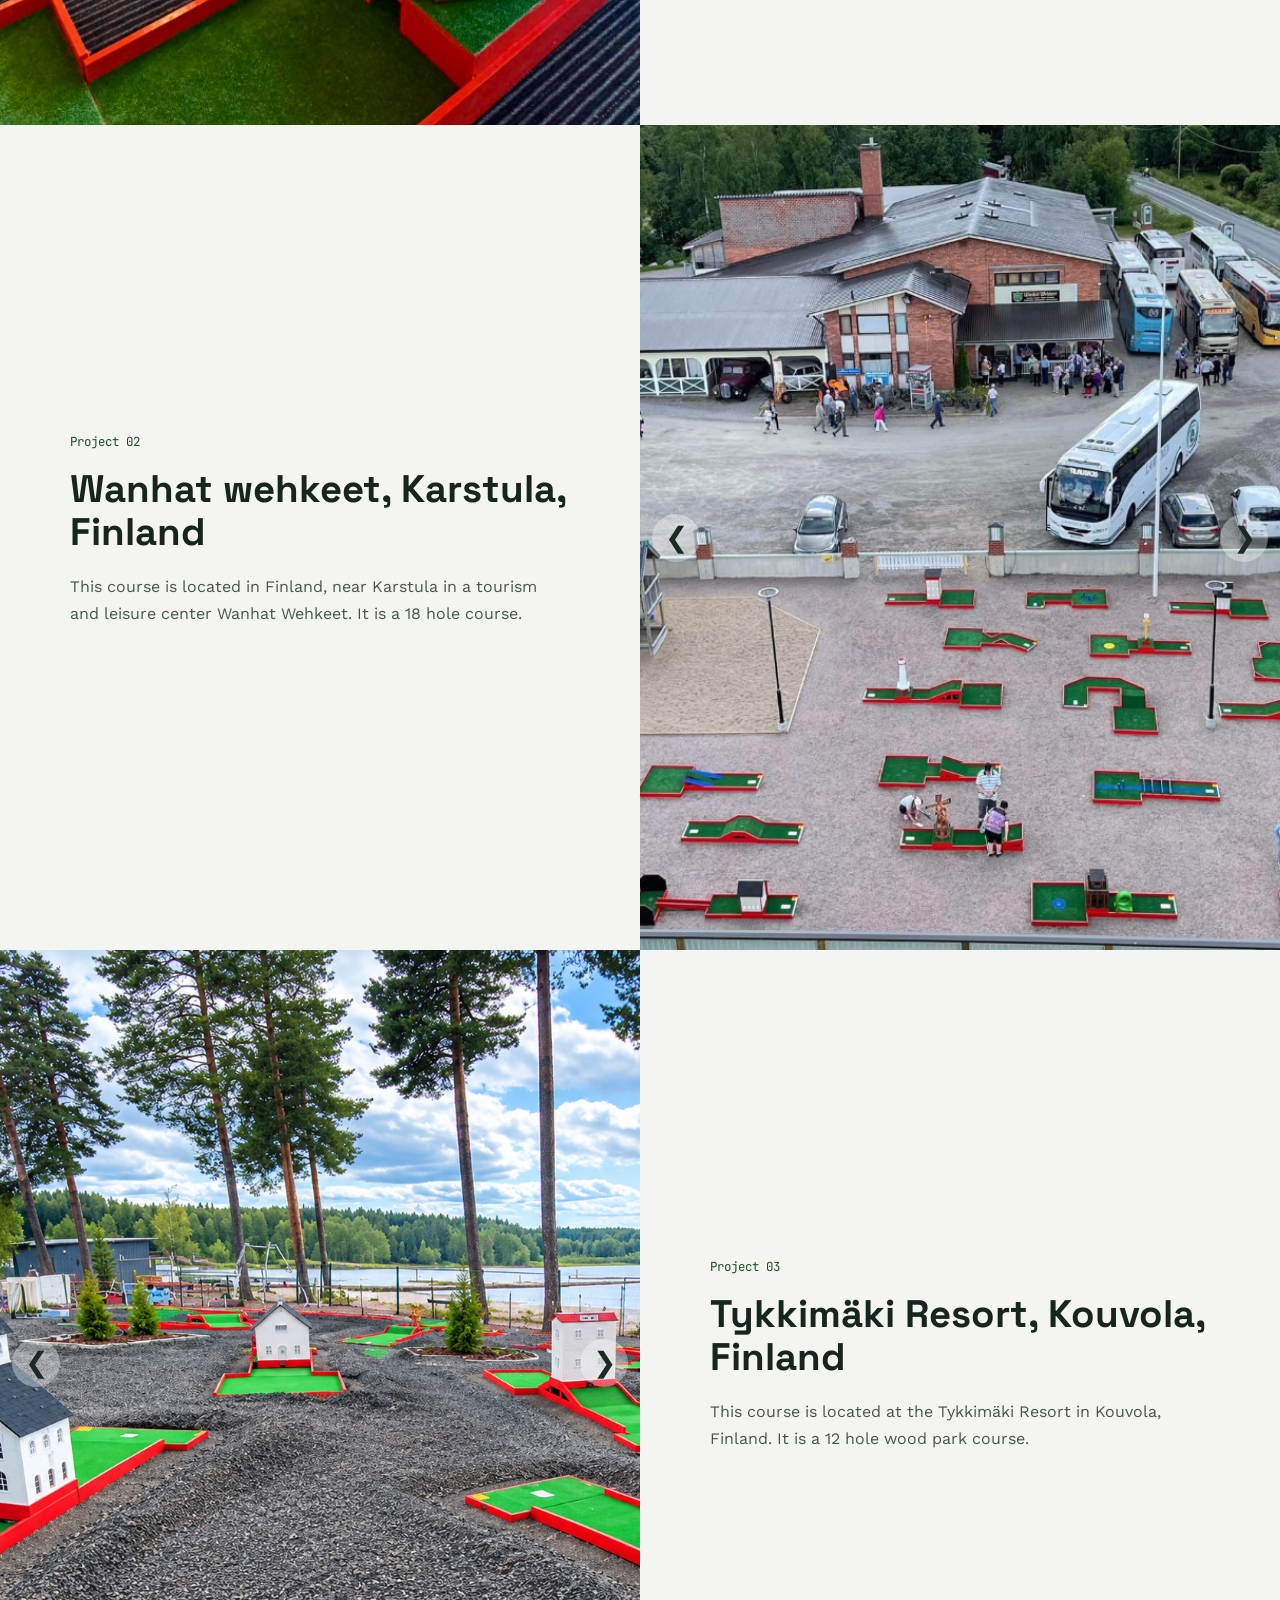
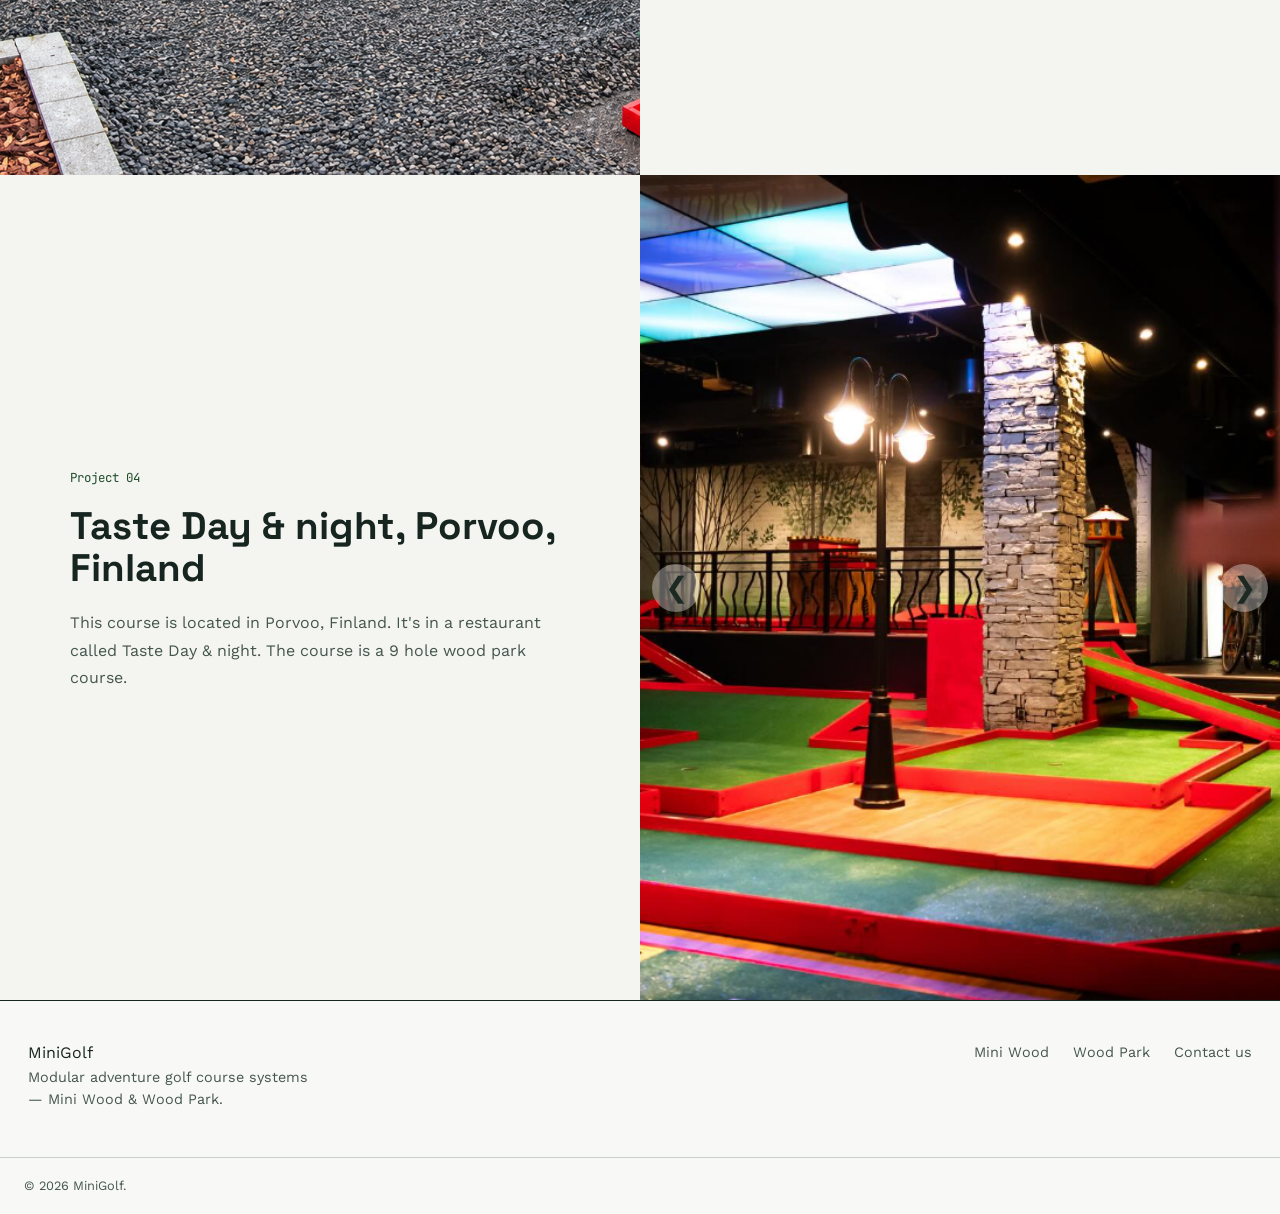
==== commit 3be56a7c: "projectid" ====
--- a/Completed-work.html
+++ b/Completed-work.html
@@ -122,11 +122,9 @@
 
       <div class="completed-text">
         <p class="eyebrow-line">Project 01</p>
-        <h2>Project name</h2>
-        <p>
-          Add information about this completed project here.
-          You can describe the location, course, number of holes
-          and any special features.
+        <h2>Viking xprs Helsinki-Tallinn</h2>
+        <p>
+          This course was installed on the Viking XPRS ferry between Helsinki and Tallinn. The course is a 9 hole Mini Wood course. The course is designed to be fun for all ages and skill levels.
         </p>
       </div>
 
@@ -157,11 +155,9 @@
 
       <div class="completed-text">
         <p class="eyebrow-line">Project 02</p>
-        <h2>Project name</h2>
-        <p>
-          Add information about this completed project here.
-          You can describe the location, course, number of holes
-          and any special features.
+        <h2>Wanhat wehkeet, Karstula, Finland</h2>
+        <p>
+          This course is located in Finland, near Karstula in a tourism and leisure center Wanhat Wehkeet. It is a 18 hole course.
         </p>
       </div>
 
@@ -192,11 +188,10 @@
 
       <div class="completed-text">
         <p class="eyebrow-line">Project 03</p>
-        <h2>Project name</h2>
-        <p>
-          Add information about this completed project here.
-          You can describe the location, course, number of holes
-          and any special features.
+        <h2>Tykkimäki Resort, Kouvola, Finland</h2>
+        <p>
+          This course is located at the Tykkimäki Resort in Kouvola, Finland. It is a 12 hole wood park course.
+
         </p>
       </div>
 
@@ -227,11 +222,9 @@
 
       <div class="completed-text">
         <p class="eyebrow-line">Project 04</p>
-        <h2>Project name</h2>
-        <p>
-          Add information about this completed project here.
-          You can describe the location, course, number of holes
-          and any special features.
+        <h2>Taste Day & night, Porvoo, Finland</h2>
+        <p>
+          This course is located in Porvoo, Finland. It's in a restaurant called Taste Day & night. The course is a 9 hole wood park course.
         </p>
       </div>
 
--- a/css/style.css
+++ b/css/style.css
@@ -1349,6 +1349,6 @@
 
 @media (max-width: 700px) {
   .completed-work-page .site-footer {
-    display: none;
-  }
-}
+    display: none !important;
+  }
+}
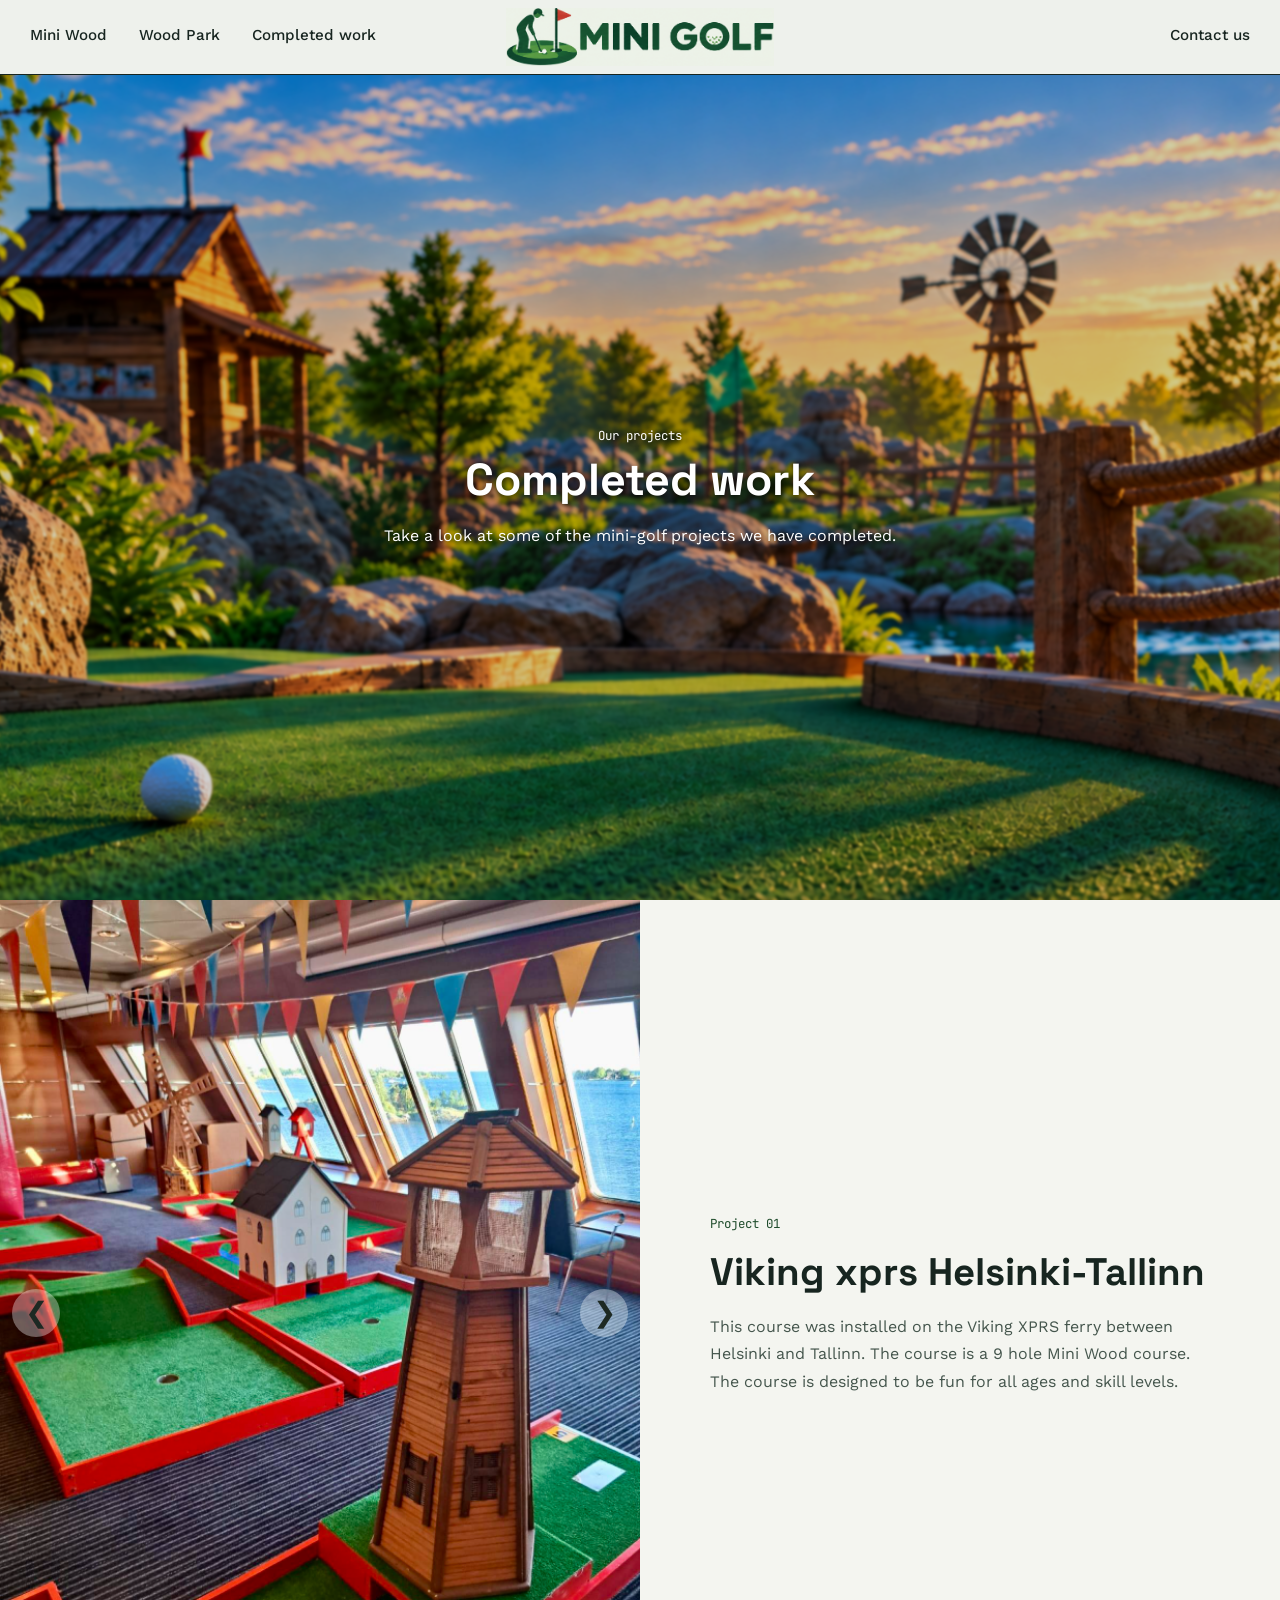
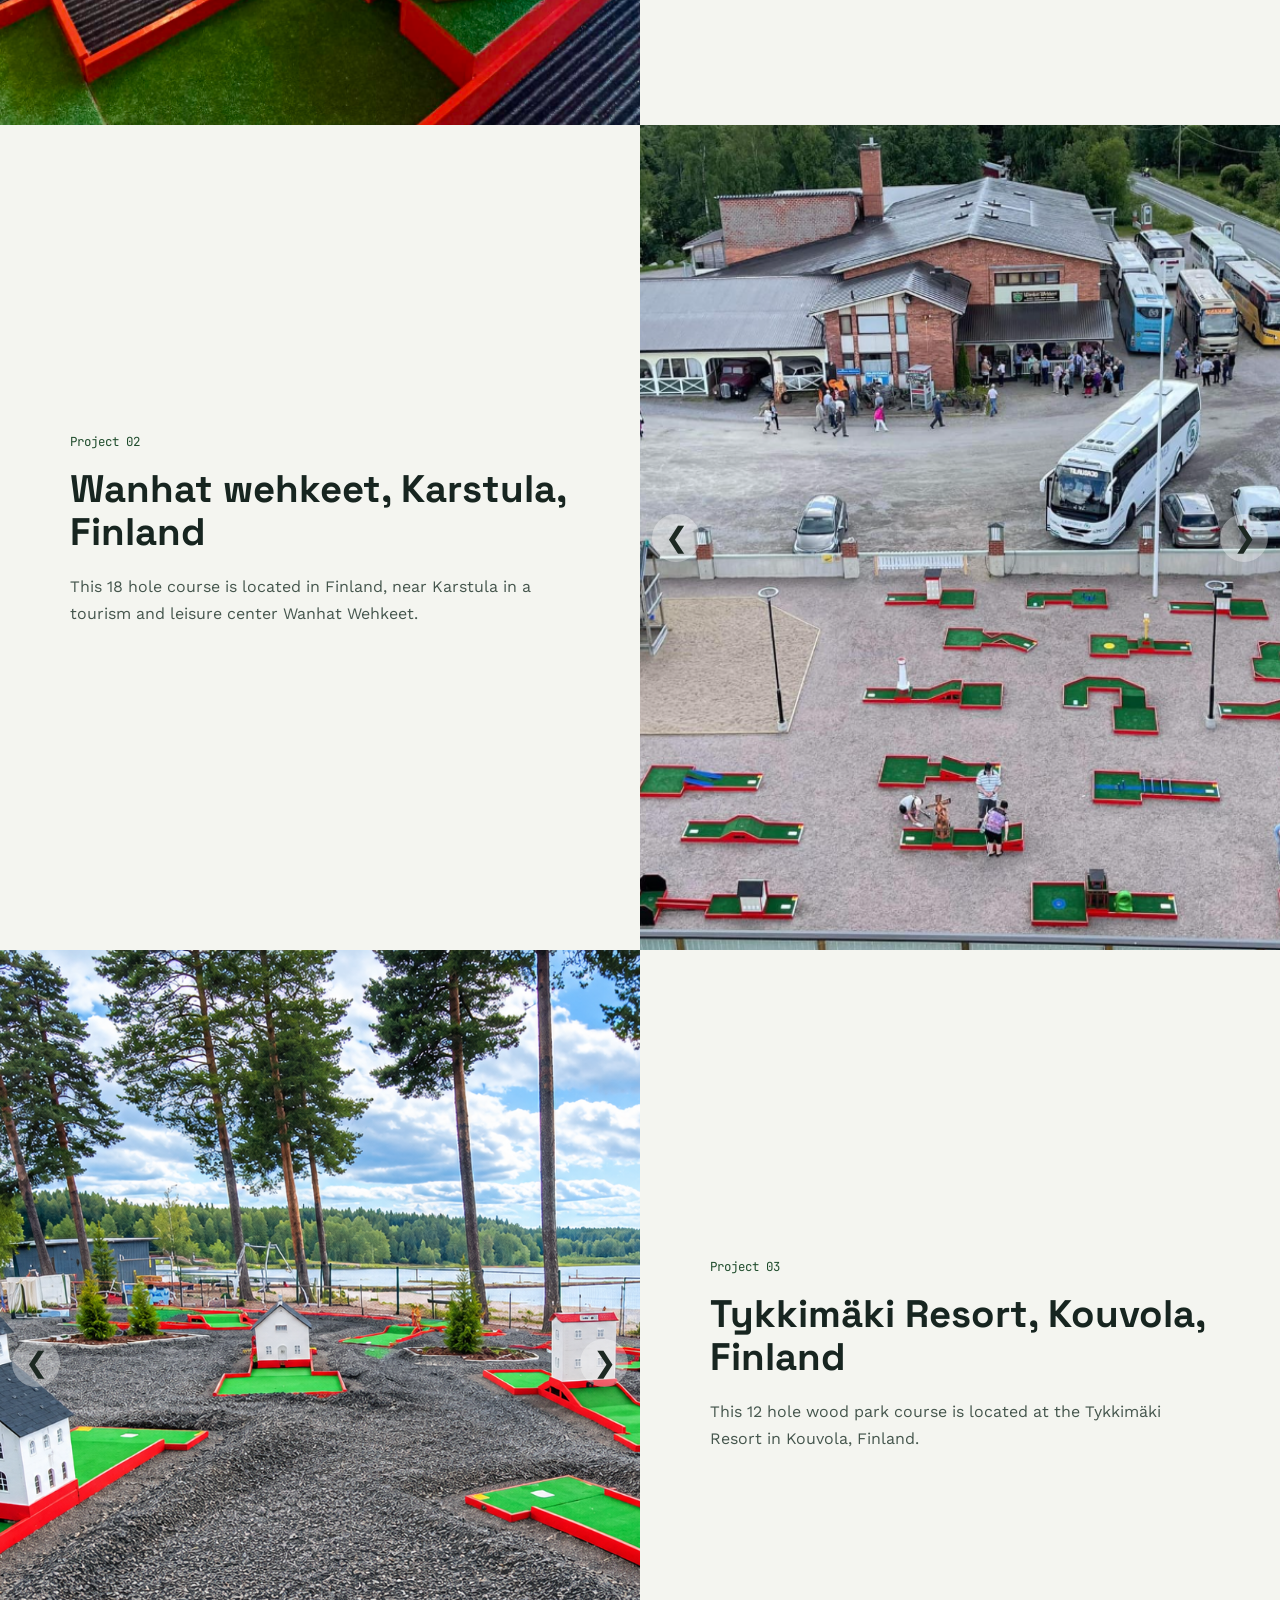
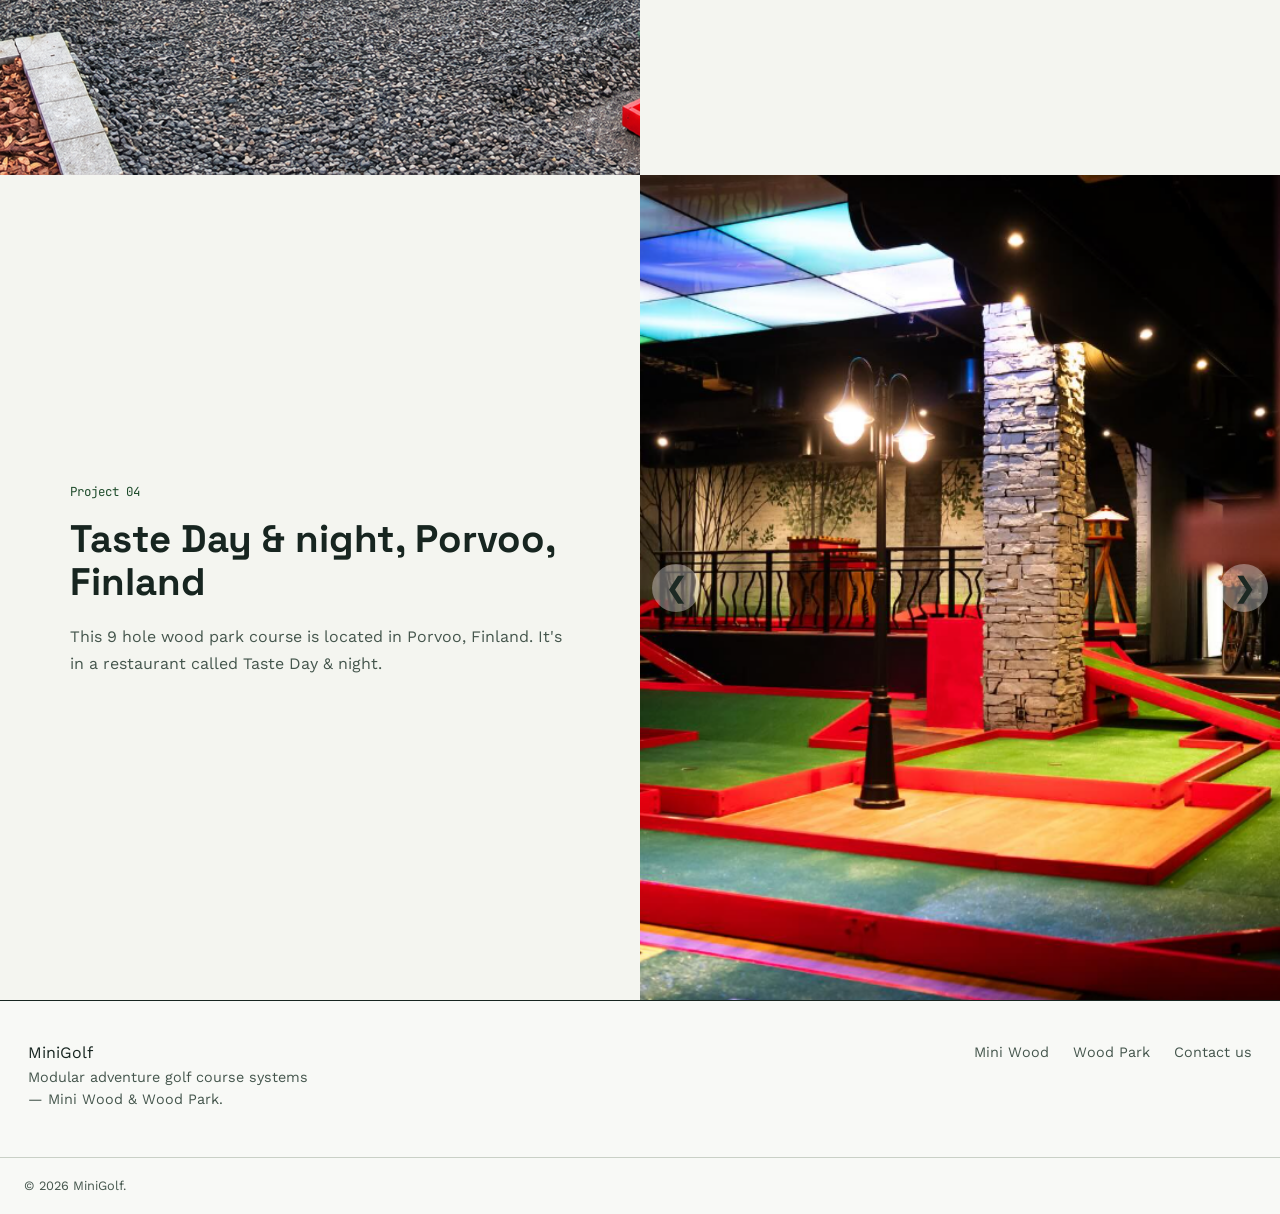
==== commit 2bc381c9: "m" ====
--- a/Completed-work.html
+++ b/Completed-work.html
@@ -157,7 +157,7 @@
         <p class="eyebrow-line">Project 02</p>
         <h2>Wanhat wehkeet, Karstula, Finland</h2>
         <p>
-          This course is located in Finland, near Karstula in a tourism and leisure center Wanhat Wehkeet. It is a 18 hole course.
+          This 18 hole course is located in Finland, near Karstula in a tourism and leisure center Wanhat Wehkeet.
         </p>
       </div>
 
@@ -190,7 +190,7 @@
         <p class="eyebrow-line">Project 03</p>
         <h2>Tykkimäki Resort, Kouvola, Finland</h2>
         <p>
-          This course is located at the Tykkimäki Resort in Kouvola, Finland. It is a 12 hole wood park course.
+          This 12 hole wood park course is located at the Tykkimäki Resort in Kouvola, Finland.
 
         </p>
       </div>
@@ -224,7 +224,7 @@
         <p class="eyebrow-line">Project 04</p>
         <h2>Taste Day & night, Porvoo, Finland</h2>
         <p>
-          This course is located in Porvoo, Finland. It's in a restaurant called Taste Day & night. The course is a 9 hole wood park course.
+          This 9 hole wood park course is located in Porvoo, Finland. It's in a restaurant called Taste Day & night.
         </p>
       </div>
 
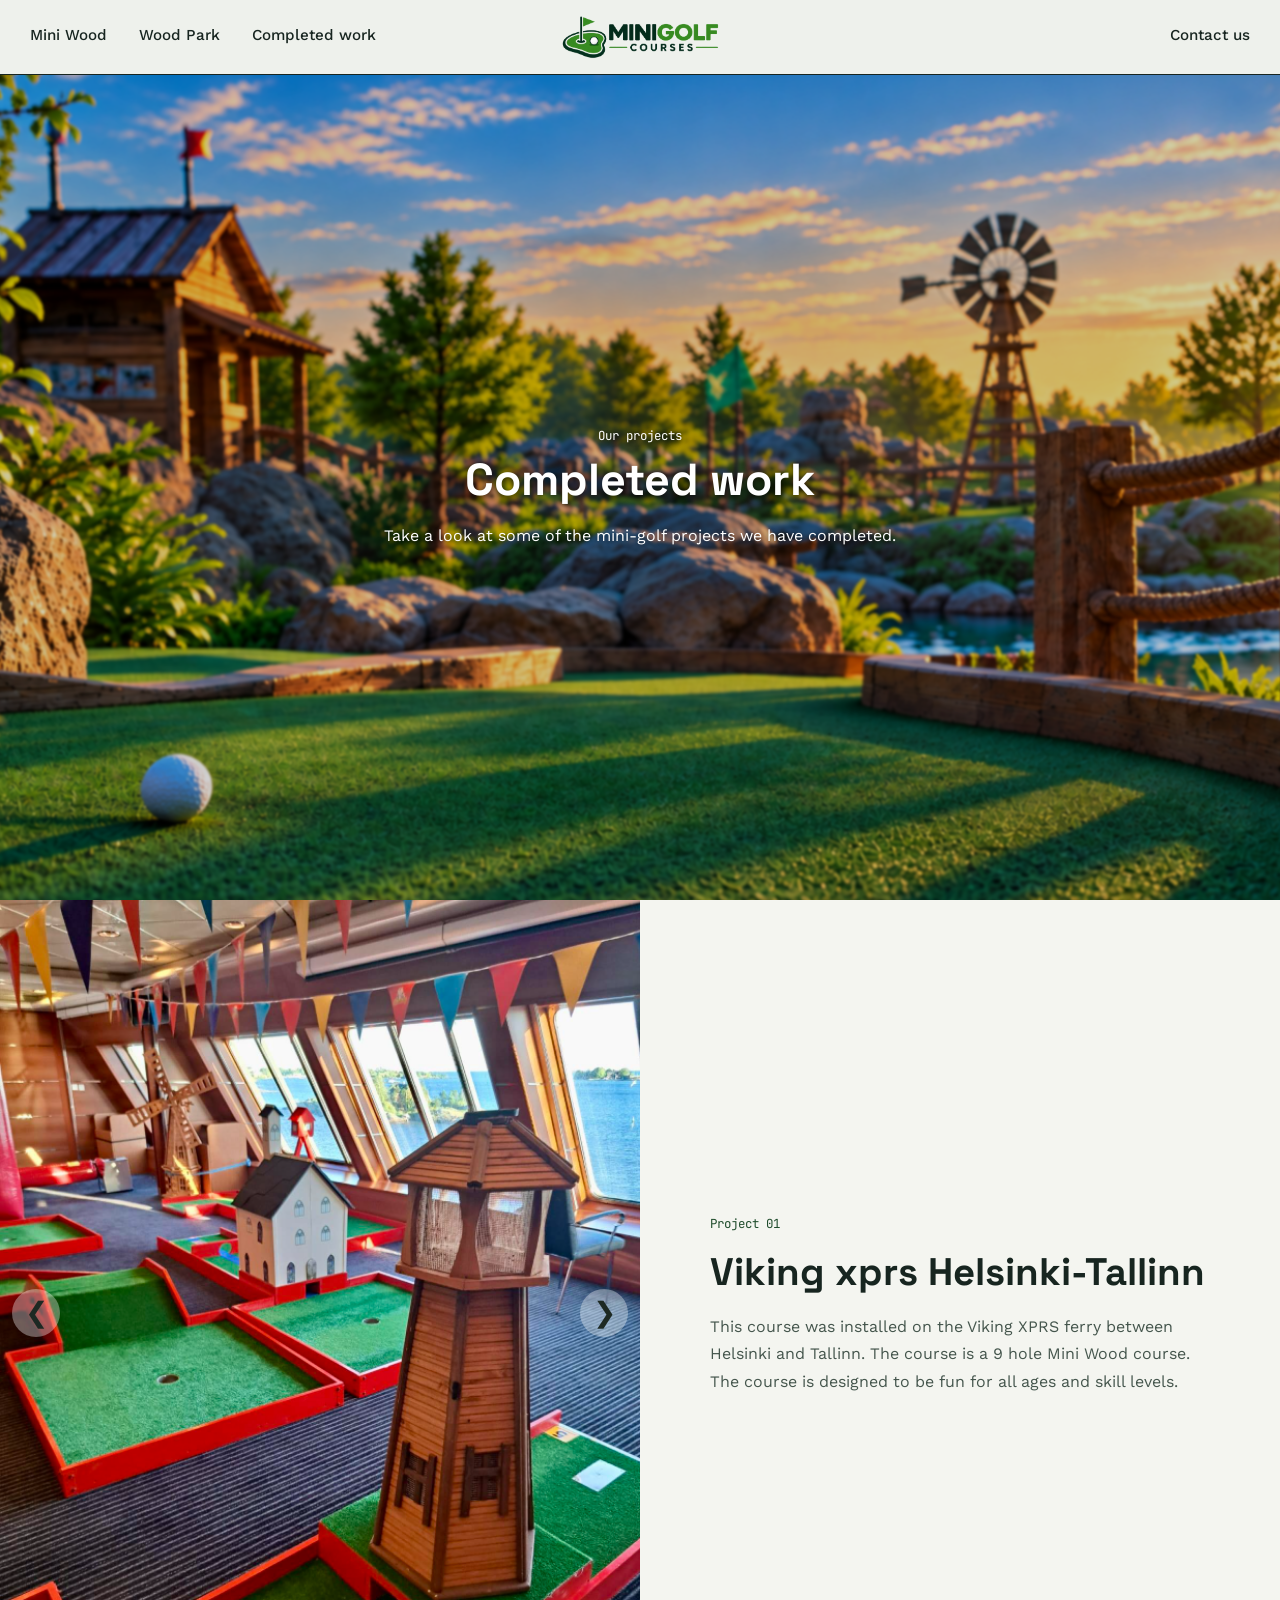
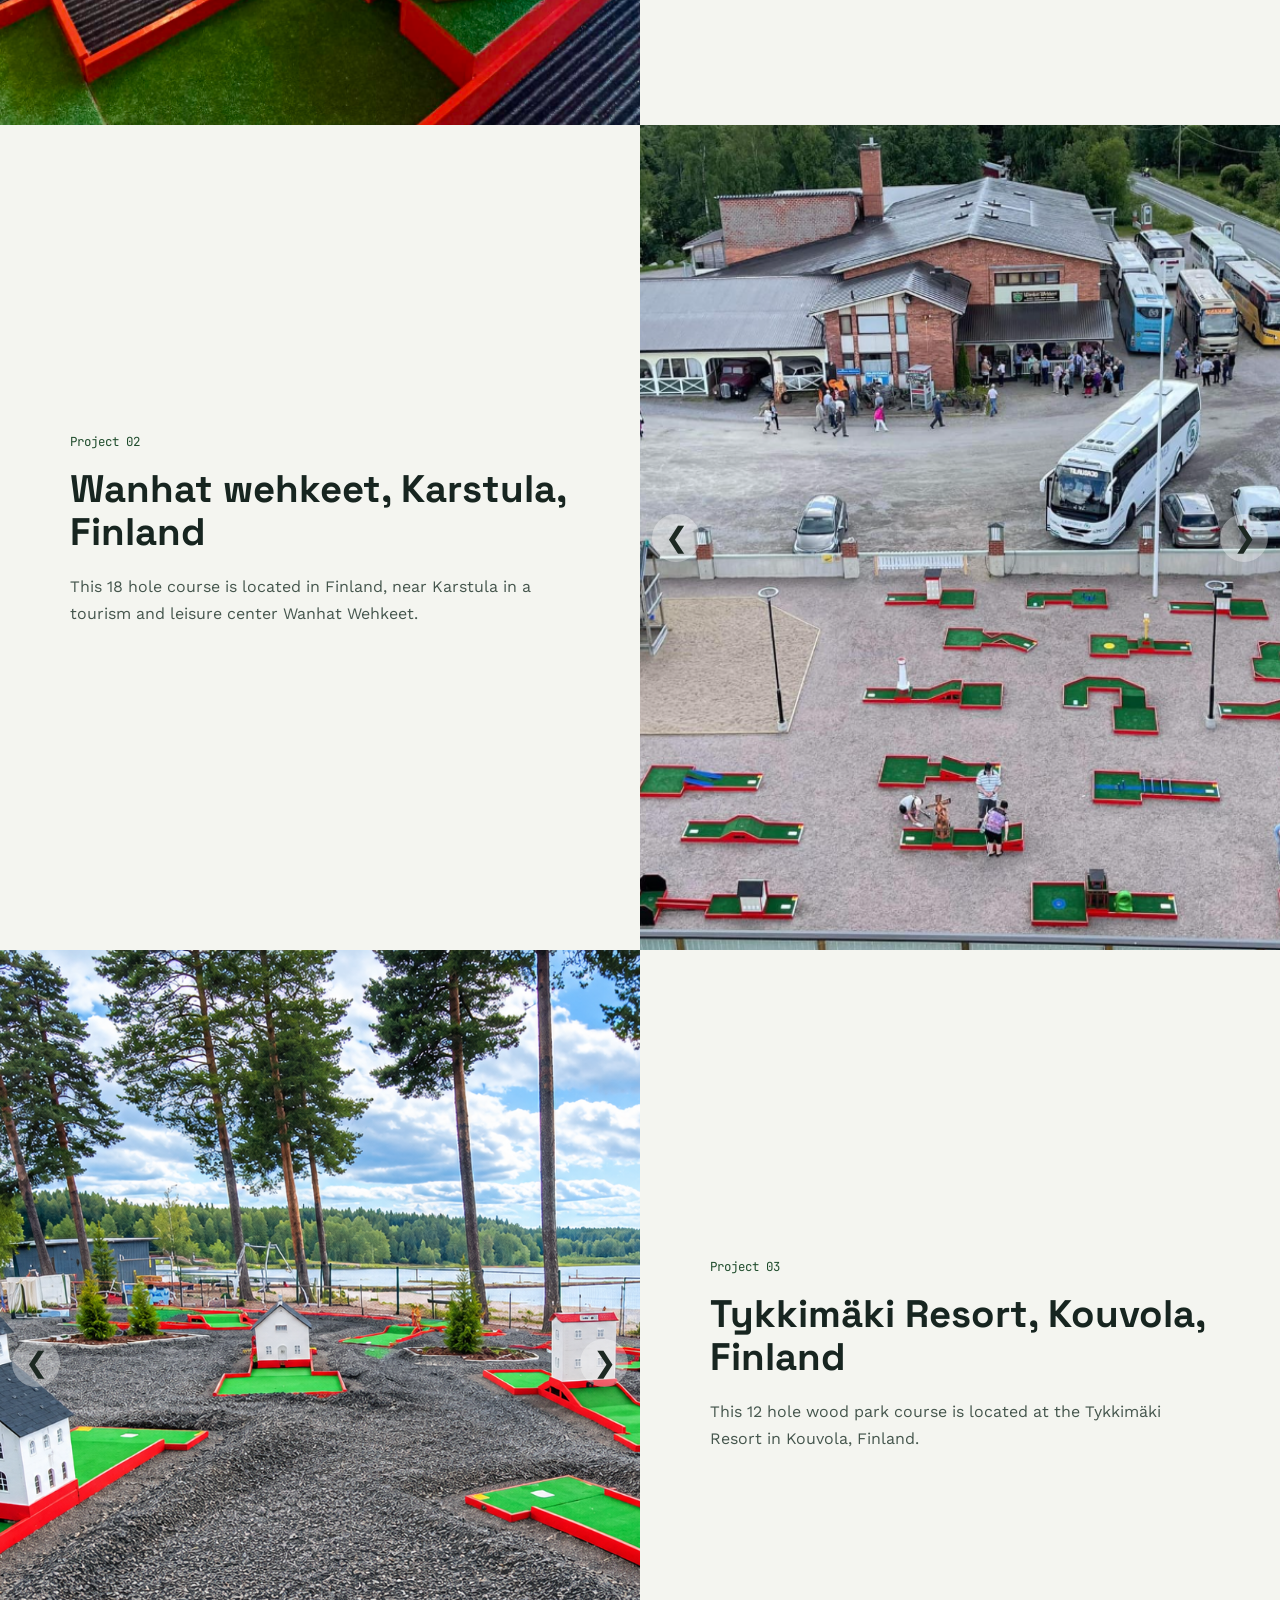
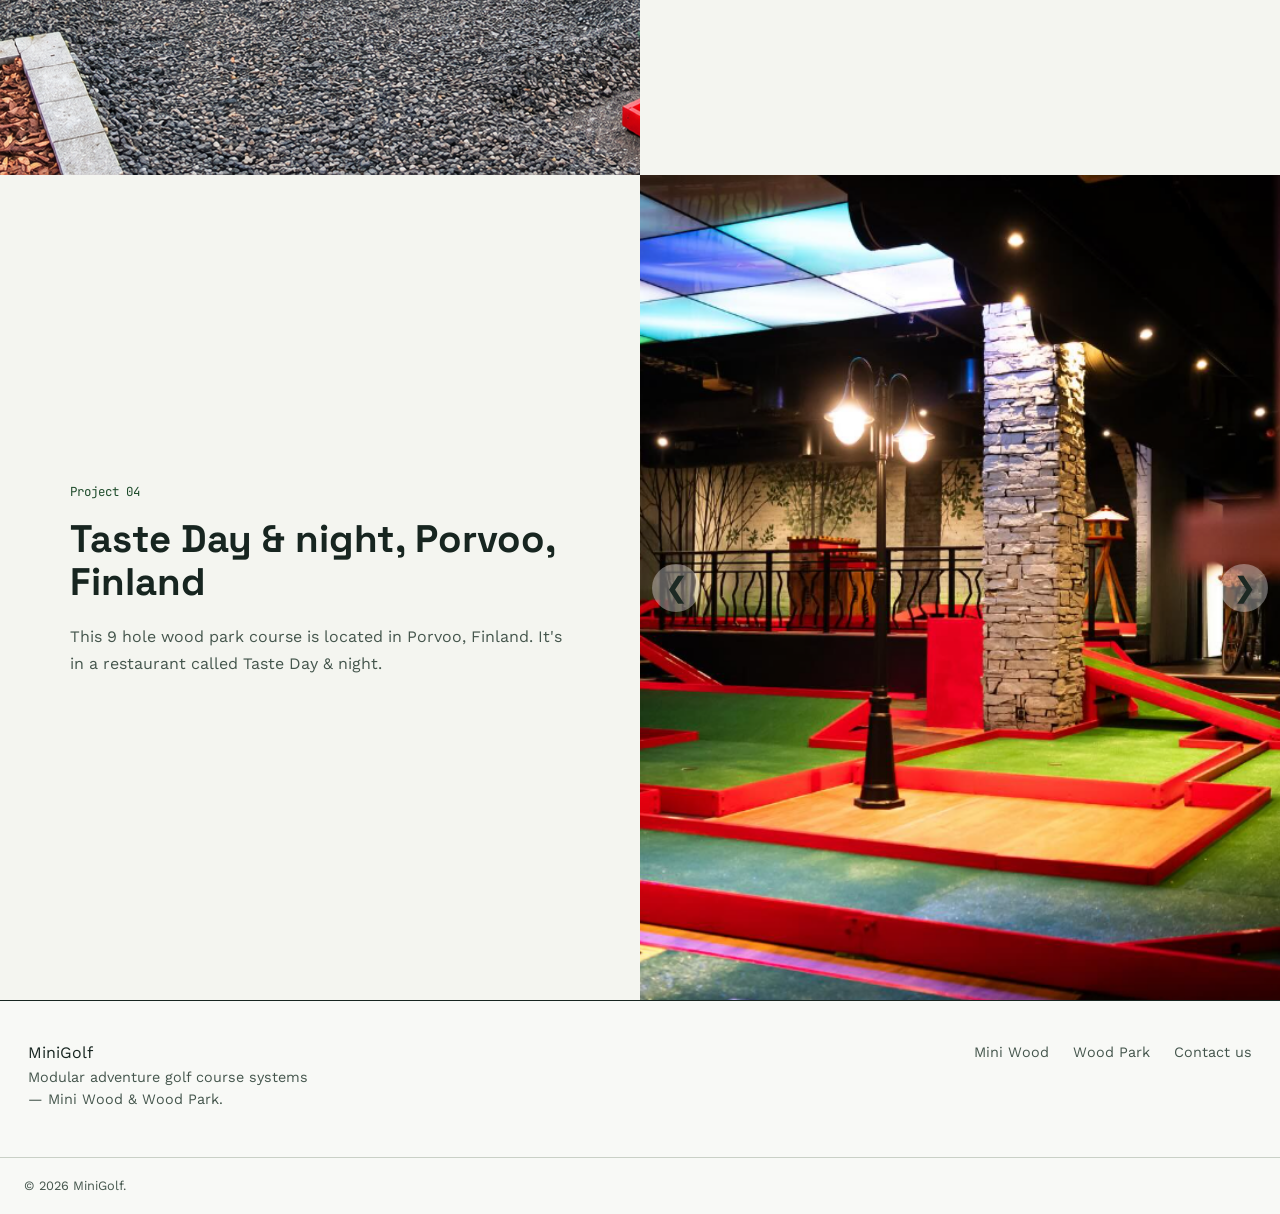
==== commit a381811c: "Add MiniGolf favicon to completed work page" ====
--- a/Completed-work.html
+++ b/Completed-work.html
@@ -10,6 +10,8 @@
     name="description"
     content="Completed MiniGolf projects and installations."
   >
+
+  <link rel="icon" type="image/svg+xml" href="favicon.svg">
 
   <link rel="preconnect" href="https://fonts.googleapis.com">
   <link rel="preconnect" href="https://fonts.gstatic.com" crossorigin>
--- a/css/style.css
+++ b/css/style.css
@@ -870,7 +870,7 @@
   bottom: 8px;
   left: 9px;
   width: 6px;
-  background: #cbd1cb;
+  background: rgba(203, 209, 203, 0.4);
   border-radius: 10px;
 }
 .golf-ball {
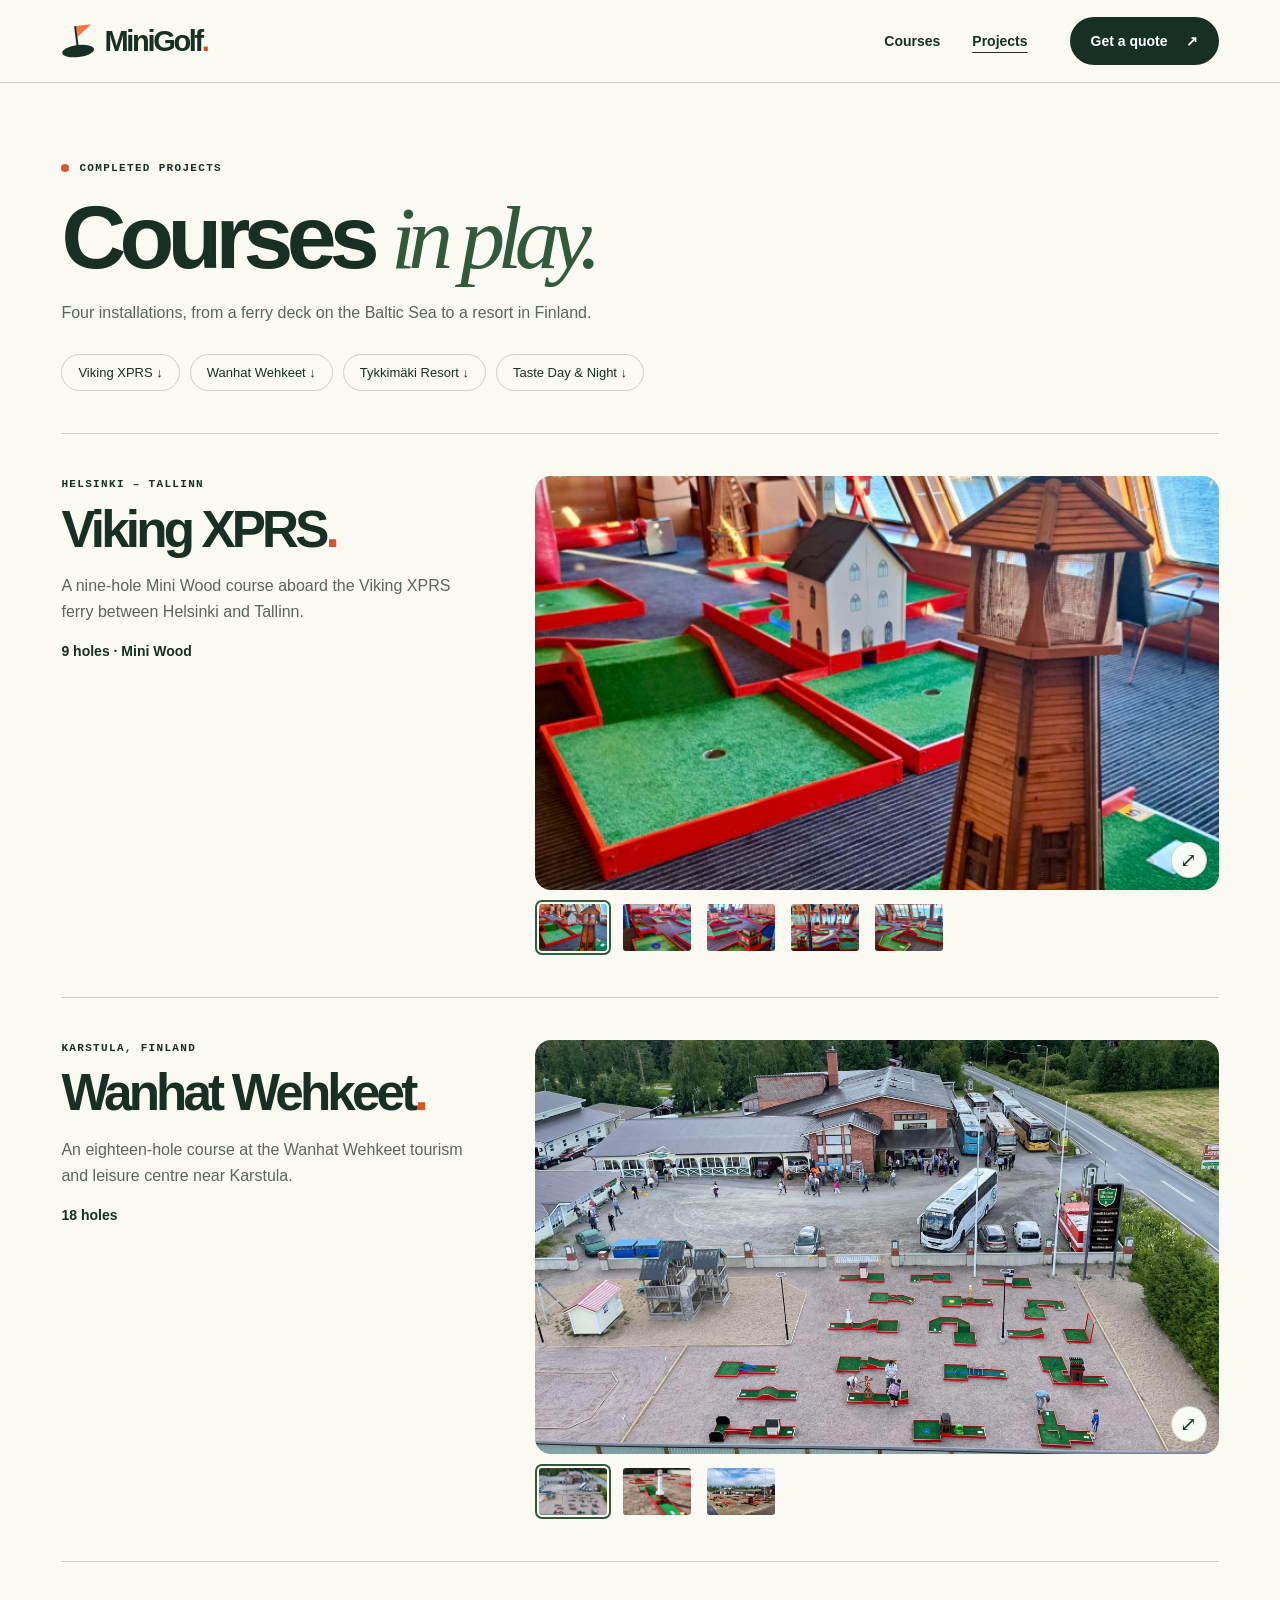
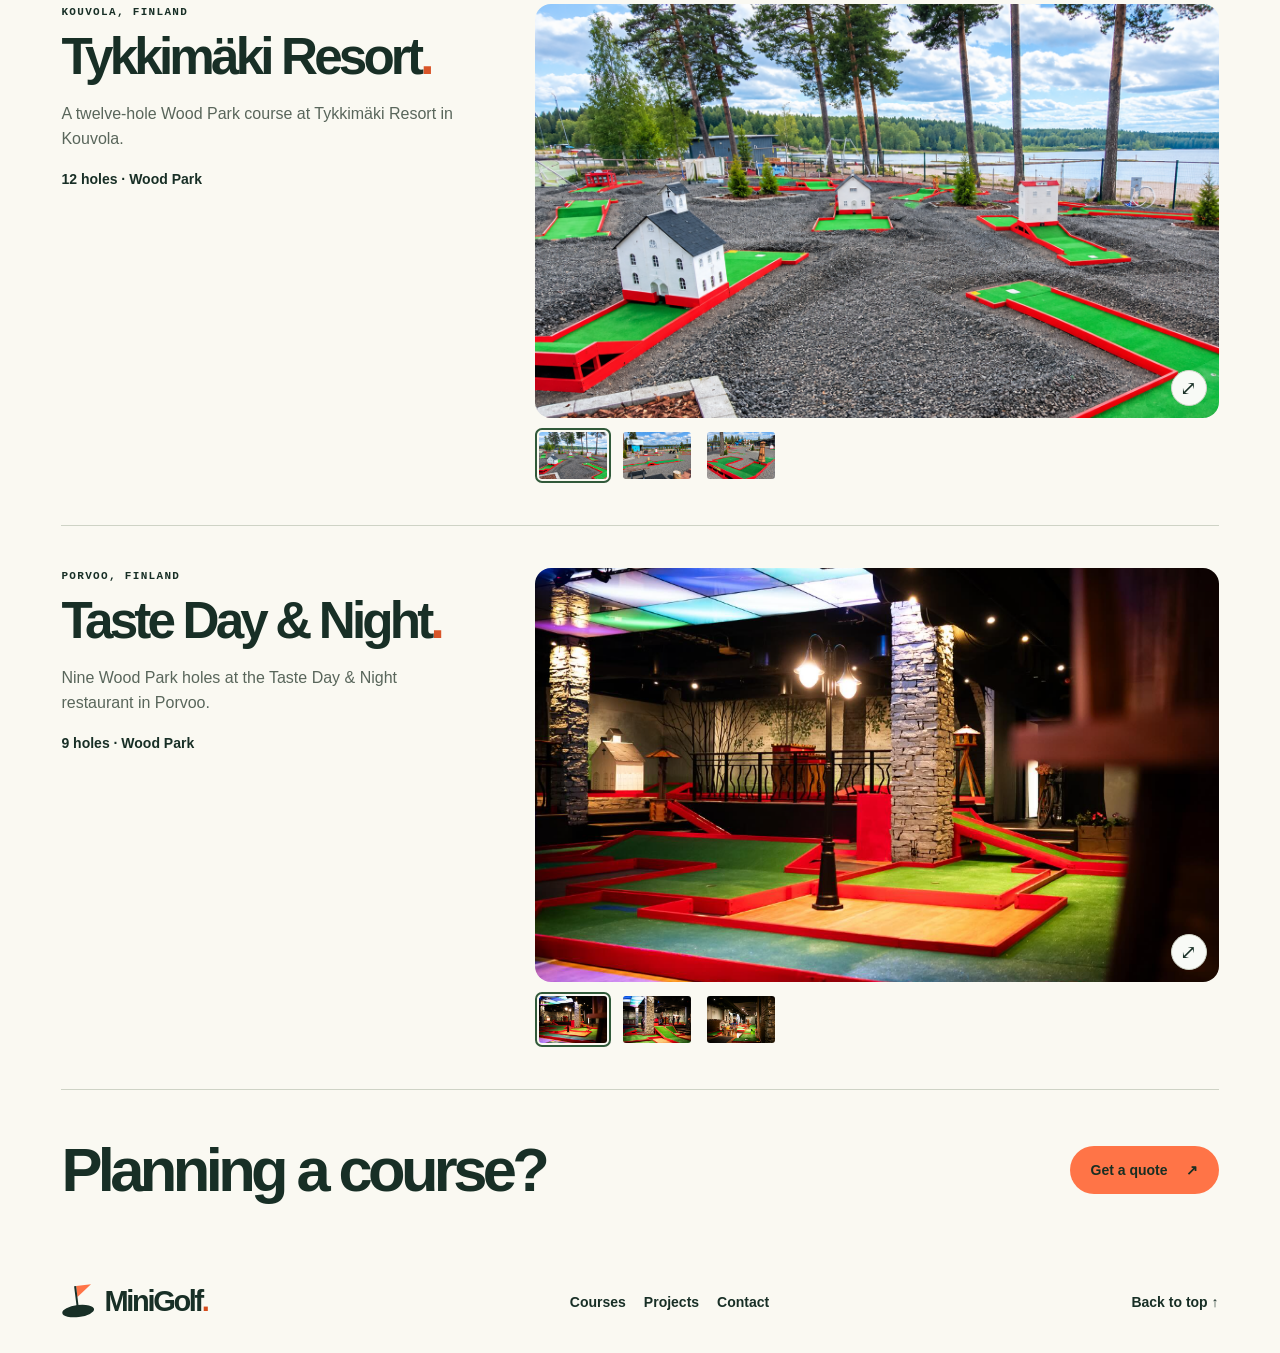
==== commit d09875f8: "Rebuild the course catalogue and project gallery around an illustrated course study" ====
--- a/Completed-work.html
+++ b/Completed-work.html
@@ -1,289 +1,33 @@
-<!DOCTYPE html>
+<!doctype html>
 <html lang="en">
 <head>
-  <meta charset="UTF-8">
-  <meta name="viewport" content="width=device-width, initial-scale=1.0">
-
-  <title>Completed Work — MiniGolf</title>
-
-  <meta
-    name="description"
-    content="Completed MiniGolf projects and installations."
-  >
-
-  <link rel="icon" type="image/svg+xml" href="favicon.svg">
-
-  <link rel="preconnect" href="https://fonts.googleapis.com">
-  <link rel="preconnect" href="https://fonts.gstatic.com" crossorigin>
-
-  <link
-    href="https://fonts.googleapis.com/css2?family=Space+Grotesk:wght@500;600;700&family=Work+Sans:wght@400;500;600&family=JetBrains+Mono:wght@500;600&display=swap"
-    rel="stylesheet"
-  >
-
-  <link rel="stylesheet" href="css/style.css">
+  <meta charset="utf-8">
+  <meta name="viewport" content="width=device-width, initial-scale=1">
+  <meta name="theme-color" content="#faf9f2">
+  <meta name="description" content="Explore four completed modular minigolf courses, on land and at sea.">
+  <title>Completed courses | MiniGolf</title>
+  <link rel="icon" href="favicon.svg">
+  <link rel="stylesheet" href="css/redesign.css">
+  <script src="js/redesign.js" defer></script>
 </head>
-
-<body class="completed-work-page">
-
-  <!-- ============ HEADER ============ -->
-
-  <header class="site-header">
-    <div class="wrap header-inner">
-
-      <nav class="nav-side nav-left" aria-label="Primary">
-        <a href="index.html#mini-wood">Mini Wood</a>
-        <a href="index.html#wood-park">Wood Park</a>
-        <a href="Completed-work.html">Completed work</a>
-      </nav>
-
-      <a href="index.html#top" class="logo">
-        <img
-          src="images/logo.png"
-          alt="MiniGolf"
-          class="logo-img"
-        >
-      </a>
-
-      <nav class="nav-side nav-right" aria-label="Secondary">
-        <a href="index.html#contact">Contact us</a>
-      </nav>
-
-    </div>
-  </header>
-
-
-<!-- ============ COMPLETED WORK ============ -->
-
-<main class="completed-work-page">
-
-
-  <!-- =====================================================
-       INTRO SCREEN
-       ===================================================== -->
-
-  <section class="completed-work-intro">
-
-    <div class="wrap">
-
-      <p class="eyebrow-line">
-        Our projects
-      </p>
-
-      <h1>
-        Completed work
-      </h1>
-
-      <p>
-        Take a look at some of the mini-golf projects we have completed.
-      </p>
-
-    </div>
-
-  </section>
-
-
-  <!-- =====================================================
-       PROJECTS
-       ===================================================== -->
-
-  <section class="completed-projects">
-
-    <div class="completed-dots" aria-label="Project navigation">
-      <button class="completed-dot active" data-project="0" aria-label="Introduction"></button>
-      <button class="completed-dot" data-project="1" aria-label="Project 01"></button>
-      <button class="completed-dot" data-project="2" aria-label="Project 02"></button>
-      <button class="completed-dot" data-project="3" aria-label="Project 03"></button>
-      <button class="completed-dot" data-project="4" aria-label="Project 04"></button>
-    </div>
-
-    <!-- PROJECT 01 -->
-    <article class="completed-project">
-
-      <div class="completed-image completed-gallery">
-
-        <button class="gallery-arrow gallery-prev" aria-label="Previous image">
-          &#10094;
-        </button>
-
-        <div class="gallery-images">
-
-          <img src="images/completed-work/project1/project1.PNG" alt="Completed MiniGolf project" class="completed-gallery-img active">
-          <img src="images/completed-work/project1/project1_1.PNG" alt="Completed MiniGolf project" class="completed-gallery-img">
-          <img src="images/completed-work/project1/project1_2.PNG" alt="Completed MiniGolf project" class="completed-gallery-img">
-          <img src="images/completed-work/project1/project1_3.PNG" alt="Completed MiniGolf project" class="completed-gallery-img">
-          <img src="images/completed-work/project1/project1_4.PNG" alt="Completed MiniGolf project" class="completed-gallery-img">
-
-        </div>
-
-        <button class="gallery-arrow gallery-next" aria-label="Next image">
-          &#10095;
-        </button>
-
-      </div>
-
-      <div class="completed-text">
-        <p class="eyebrow-line">Project 01</p>
-        <h2>Viking xprs Helsinki-Tallinn</h2>
-        <p>
-          This course was installed on the Viking XPRS ferry between Helsinki and Tallinn. The course is a 9 hole Mini Wood course. The course is designed to be fun for all ages and skill levels.
-        </p>
-      </div>
-
-    </article>
-
-    <!-- PROJECT 02 -->
-    <article class="completed-project reverse">
-
-      <div class="completed-image completed-gallery">
-
-        <button class="gallery-arrow gallery-prev" aria-label="Previous image">
-          &#10094;
-        </button>
-
-        <div class="gallery-images">
-
-          <img src="images/completed-work/project2/project2.PNG" alt="Completed MiniGolf project" class="completed-gallery-img active">
-          <img src="images/completed-work/project2/project2_1.PNG" alt="Completed MiniGolf project" class="completed-gallery-img">
-          <img src="images/completed-work/project2/project2_2.PNG" alt="Completed MiniGolf project" class="completed-gallery-img">
-
-        </div>
-
-        <button class="gallery-arrow gallery-next" aria-label="Next image">
-          &#10095;
-        </button>
-
-      </div>
-
-      <div class="completed-text">
-        <p class="eyebrow-line">Project 02</p>
-        <h2>Wanhat wehkeet, Karstula, Finland</h2>
-        <p>
-          This 18 hole course is located in Finland, near Karstula in a tourism and leisure center Wanhat Wehkeet.
-        </p>
-      </div>
-
-    </article>
-
-    <!-- PROJECT 03 -->
-    <article class="completed-project">
-
-      <div class="completed-image completed-gallery">
-
-        <button class="gallery-arrow gallery-prev" aria-label="Previous image">
-          &#10094;
-        </button>
-
-        <div class="gallery-images">
-
-          <img src="images/completed-work/project3/project3.PNG" alt="Completed MiniGolf project" class="completed-gallery-img active">
-          <img src="images/completed-work/project3/project3_1.PNG" alt="Completed MiniGolf project" class="completed-gallery-img">
-          <img src="images/completed-work/project3/project3_2.PNG" alt="Completed MiniGolf project" class="completed-gallery-img">
-
-        </div>
-
-        <button class="gallery-arrow gallery-next" aria-label="Next image">
-          &#10095;
-        </button>
-
-      </div>
-
-      <div class="completed-text">
-        <p class="eyebrow-line">Project 03</p>
-        <h2>Tykkimäki Resort, Kouvola, Finland</h2>
-        <p>
-          This 12 hole wood park course is located at the Tykkimäki Resort in Kouvola, Finland.
-
-        </p>
-      </div>
-
-    </article>
-
-    <!-- PROJECT 04 -->
-    <article class="completed-project reverse">
-
-      <div class="completed-image completed-gallery">
-
-        <button class="gallery-arrow gallery-prev" aria-label="Previous image">
-          &#10094;
-        </button>
-
-        <div class="gallery-images">
-
-          <img src="images/completed-work/project4/project4.PNG" alt="Completed MiniGolf project" class="completed-gallery-img active">
-          <img src="images/completed-work/project4/project4_1.PNG" alt="Completed MiniGolf project" class="completed-gallery-img">
-          <img src="images/completed-work/project4/project4_2.PNG" alt="Completed MiniGolf project" class="completed-gallery-img">
-
-        </div>
-
-        <button class="gallery-arrow gallery-next" aria-label="Next image">
-          &#10095;
-        </button>
-
-      </div>
-
-      <div class="completed-text">
-        <p class="eyebrow-line">Project 04</p>
-        <h2>Taste Day & night, Porvoo, Finland</h2>
-        <p>
-          This 9 hole wood park course is located in Porvoo, Finland. It's in a restaurant called Taste Day & night.
-        </p>
-      </div>
-
-    </article>
-
-  </section>
-
-</main>
-  <!-- ============ FOOTER ============ -->
-
-  <footer class="site-footer">
-
-    <div class="wrap footer-inner">
-
-      <div>
-        <span class="logo">MiniGolf</span>
-
-        <p>
-          Modular adventure golf course systems — Mini Wood &amp; Wood Park.
-        </p>
-      </div>
-
-      <div class="footer-cols">
-        <a href="index.html#mini-wood">Mini Wood</a>
-        <a href="index.html#wood-park">Wood Park</a>
-        <a href="index.html#contact">Contact us</a>
-      </div>
-
-    </div>
-
-    <div class="wrap footer-bottom">
-      <p>&copy; <span id="year"></span> MiniGolf.</p>
-    </div>
-
-  </footer>
-
-
-  <!-- ============ IMAGE LIGHTBOX ============ -->
-
-  <div
-    class="lightbox"
-    id="lightbox"
-    role="dialog"
-    aria-hidden="true"
-    aria-label="Enlarged view"
-  >
-    <button id="lightboxClose" aria-label="Close">&times;</button>
-
-    <img
-      id="lightboxImg"
-      src=""
-      alt=""
-    >
+<body id="top">
+<a class="skip" href="#main">Skip to content</a>
+<header class="mast">
+  <div class="frame mast-inner">
+    <a class="brand" href="index.html" aria-label="MiniGolf home"><span class="brand-icon" aria-hidden="true"><i></i></span><span>MiniGolf<span class="brand-period">.</span></span></a>
+    <nav aria-label="Main navigation">
+      <a href="index.html#courses">Courses</a>
+      <a href="Completed-work.html" aria-current="page">Projects</a>
+    </nav>
+    <a class="button button-dark mast-quote" href="index.html#contact">Get a quote <span aria-hidden="true" class="arrow">↗</span></a>
   </div>
-
-
-  <script src="js/script.js"></script>
-
-</body>
-</html>+</header>
+<main id="main" class="frame gallery-page"><div class="gallery-head"><p class="overline dot">Completed projects</p><h1>Courses <em>in play.</em></h1><p>Four installations, from a ferry deck on the Baltic Sea to a resort in Finland.</p></div>
+<div class="project-index"><a href="#project-1">Viking XPRS ↓</a><a href="#project-2">Wanhat Wehkeet ↓</a><a href="#project-3">Tykkimäki Resort ↓</a><a href="#project-4">Taste Day & Night ↓</a></div>
+<article class="project-detail" id="project-1"><div class="project-description"><p class="overline">Helsinki – Tallinn</p><h2>Viking XPRS<span>.</span></h2><p>A nine-hole Mini Wood course aboard the Viking XPRS ferry between Helsinki and Tallinn.</p><strong>9 holes · Mini Wood</strong></div><div class="project-gallery"><a class="photo gallery-main zoom" href="images/completed-work/project1/project1.PNG"><img src="images/completed-work/project1/project1.PNG" alt="Viking XPRS, installation photo 1" loading="lazy"><span class="expand" aria-hidden="true">⤢</span></a><div class="thumbs" aria-label="Viking XPRS photos"><button aria-label="Show Viking XPRS photo 1" type="button" aria-pressed="true"><img src="images/completed-work/project1/project1.PNG" loading="lazy" alt=""></button><button aria-label="Show Viking XPRS photo 2" type="button" aria-pressed="false"><img src="images/completed-work/project1/project1_1.PNG" loading="lazy" alt=""></button><button aria-label="Show Viking XPRS photo 3" type="button" aria-pressed="false"><img src="images/completed-work/project1/project1_2.PNG" loading="lazy" alt=""></button><button aria-label="Show Viking XPRS photo 4" type="button" aria-pressed="false"><img src="images/completed-work/project1/project1_3.PNG" loading="lazy" alt=""></button><button aria-label="Show Viking XPRS photo 5" type="button" aria-pressed="false"><img src="images/completed-work/project1/project1_4.PNG" loading="lazy" alt=""></button></div></div></article>
+<article class="project-detail" id="project-2"><div class="project-description"><p class="overline">Karstula, Finland</p><h2>Wanhat Wehkeet<span>.</span></h2><p>An eighteen-hole course at the Wanhat Wehkeet tourism and leisure centre near Karstula.</p><strong>18 holes</strong></div><div class="project-gallery"><a class="photo gallery-main zoom" href="images/completed-work/project2/project2.PNG"><img src="images/completed-work/project2/project2.PNG" alt="Wanhat Wehkeet, installation photo 1" loading="lazy"><span class="expand" aria-hidden="true">⤢</span></a><div class="thumbs" aria-label="Wanhat Wehkeet photos"><button aria-label="Show Wanhat Wehkeet photo 1" type="button" aria-pressed="true"><img src="images/completed-work/project2/project2.PNG" loading="lazy" alt=""></button><button aria-label="Show Wanhat Wehkeet photo 2" type="button" aria-pressed="false"><img src="images/completed-work/project2/project2_1.PNG" loading="lazy" alt=""></button><button aria-label="Show Wanhat Wehkeet photo 3" type="button" aria-pressed="false"><img src="images/completed-work/project2/project2_2.PNG" loading="lazy" alt=""></button></div></div></article>
+<article class="project-detail" id="project-3"><div class="project-description"><p class="overline">Kouvola, Finland</p><h2>Tykkimäki Resort<span>.</span></h2><p>A twelve-hole Wood Park course at Tykkimäki Resort in Kouvola.</p><strong>12 holes · Wood Park</strong></div><div class="project-gallery"><a class="photo gallery-main zoom" href="images/completed-work/project3/project3.PNG"><img src="images/completed-work/project3/project3.PNG" alt="Tykkimäki Resort, installation photo 1" loading="lazy"><span class="expand" aria-hidden="true">⤢</span></a><div class="thumbs" aria-label="Tykkimäki Resort photos"><button aria-label="Show Tykkimäki Resort photo 1" type="button" aria-pressed="true"><img src="images/completed-work/project3/project3.PNG" loading="lazy" alt=""></button><button aria-label="Show Tykkimäki Resort photo 2" type="button" aria-pressed="false"><img src="images/completed-work/project3/project3_1.PNG" loading="lazy" alt=""></button><button aria-label="Show Tykkimäki Resort photo 3" type="button" aria-pressed="false"><img src="images/completed-work/project3/project3_2.PNG" loading="lazy" alt=""></button></div></div></article>
+<article class="project-detail" id="project-4"><div class="project-description"><p class="overline">Porvoo, Finland</p><h2>Taste Day & Night<span>.</span></h2><p>Nine Wood Park holes at the Taste Day & Night restaurant in Porvoo.</p><strong>9 holes · Wood Park</strong></div><div class="project-gallery"><a class="photo gallery-main zoom" href="images/completed-work/project4/project4.PNG"><img src="images/completed-work/project4/project4.PNG" alt="Taste Day & Night, installation photo 1" loading="lazy"><span class="expand" aria-hidden="true">⤢</span></a><div class="thumbs" aria-label="Taste Day & Night photos"><button aria-label="Show Taste Day & Night photo 1" type="button" aria-pressed="true"><img src="images/completed-work/project4/project4.PNG" loading="lazy" alt=""></button><button aria-label="Show Taste Day & Night photo 2" type="button" aria-pressed="false"><img src="images/completed-work/project4/project4_1.PNG" loading="lazy" alt=""></button><button aria-label="Show Taste Day & Night photo 3" type="button" aria-pressed="false"><img src="images/completed-work/project4/project4_2.PNG" loading="lazy" alt=""></button></div></div></article>
+<div class="gallery-cta"><h2>Planning a course?</h2><a class="button button-orange" href="index.html#contact">Get a quote <span aria-hidden="true" class="arrow">↗</span></a></div></main><footer><div class="frame foot-inner"><a class="brand" href="index.html" aria-label="MiniGolf home"><span class="brand-icon" aria-hidden="true"><i></i></span><span>MiniGolf<span class="brand-period">.</span></span></a><div><a href="index.html#courses">Courses</a><a href="Completed-work.html">Projects</a><a href="index.html#contact">Contact</a></div><a href="#top">Back to top ↑</a></div></footer>
+<dialog class="zoom-dialog" aria-label="Enlarged image"><div class="zoom-tools"><span class="zoom-caption"></span><button type="button" class="button button-light close-zoom">Close ×</button></div><img class="enlarged" alt=""></dialog>
+</body></html>
--- a/css/redesign.css
+++ b/css/redesign.css
@@ -0,0 +1,190 @@
+:root {
+  color-scheme: light;
+  --paper: #faf9f2;
+  --ink: #182f26;
+  --green: #315a3a;
+  --muted: #59665b;
+  --line: #ced3c6;
+  --orange: #ff7447;
+  --measure: 1440px;
+  font-family: "Helvetica Neue", Arial, sans-serif;
+  color: var(--ink);
+  background: var(--paper);
+}
+* { box-sizing: border-box; }
+html { scroll-behavior: smooth; scroll-padding-top: 28px; }
+body, figure, h1, h2, h3, p { margin: 0; }
+button, input, select, textarea { font: inherit; color: inherit; }
+a { color: inherit; text-decoration: none; }
+button, summary { cursor: pointer; }
+button { border: 0; background: none; }
+img { display: block; max-width: 100%; }
+:focus-visible { outline: 3px solid #2981ae; outline-offset: 4px; }
+.frame { width: min(100%, var(--measure)); margin-inline: auto; padding-inline: clamp(22px, 4.8vw, 78px); }
+.skip { position: fixed; z-index: 10; top: -8rem; left: 1rem; padding: 1rem; background: white; }
+.skip:focus { top: 1rem; }
+.mast { border-bottom: 1px solid var(--line); }
+.mast-inner { min-height: 82px; display: flex; align-items: center; gap: 42px; }
+.brand { display: inline-flex; align-items: center; gap: 9px; font-size: 29px; font-weight: 750; letter-spacing: -.08em; line-height: 1; }
+.brand-period { color: #d64c1c; }
+.brand-icon { position: relative; display: block; width: 34px; height: 35px; transform: rotate(-7deg); }
+.brand-icon::before { content: ""; position: absolute; left: 0; bottom: 2px; width: 32px; height: 12px; background: var(--ink); border-radius: 50%; }
+.brand-icon::after { content: ""; position: absolute; left: 15px; top: 2px; width: 2px; height: 25px; background: var(--ink); }
+.brand-icon i { position: absolute; left: 17px; top: 2px; border-style: solid; border-width: 0 0 11px 15px; border-color: transparent transparent transparent var(--orange); }
+nav { display: flex; gap: 32px; margin-left: auto; }
+nav a, .foot-inner a:not(.brand) { font-size: 14px; font-weight: 550; }
+nav a:hover, nav [aria-current], .text-link:hover, .foot-inner a:hover { text-decoration: underline; text-underline-offset: 6px; }
+.button { min-height: 48px; width: fit-content; display: inline-flex; align-items: center; justify-content: center; gap: 18px; border-radius: 99px; padding: 0 21px; font-weight: 650; font-size: 14px; transition: background .18s, transform .18s; }
+.button:hover { transform: translateY(-2px); }
+.button-dark { background: var(--ink); color: white; }
+.button-dark:hover { background: var(--green); }
+.button-light { background: white; color: var(--ink); }
+.button-orange { background: var(--orange); color: #192e22; }
+.button-orange:hover { background: #ff8960; }
+.arrow { font-family: Arial, sans-serif; }
+.hero { display: grid; grid-template-columns: .84fr 1.45fr; align-items: center; gap: clamp(18px, 3.7vw, 66px); padding-block: clamp(46px, 5.4vw, 94px); }
+.overline { font-family: "Courier New", monospace; font-size: 11px; font-weight: 700; line-height: 1.5; letter-spacing: .12em; text-transform: uppercase; }
+.dot { display: flex; align-items: center; gap: 10px; }
+.dot::before { content: ""; width: 8px; height: 8px; border-radius: 50%; background: #dd532a; }
+h1, h2, h3 { text-wrap: balance; }
+h1, h2 { font-weight: 550; letter-spacing: -.075em; line-height: .98; }
+em { font-family: Georgia, "Times New Roman", serif; font-weight: 400; letter-spacing: -.085em; }
+.hero h1 { margin-block: 23px 24px; font-size: clamp(70px, 7.85vw, 120px); }
+.hero em { color: var(--green); }
+.intro, .section-head > p, .course-copy > p:not(.overline), .project-description > p:not(.overline), .gallery-head > p:last-child, .contact-grid > div > p:last-child {
+  color: var(--muted); font-size: 16px; line-height: 1.62;
+}
+.hero .intro { max-width: 34ch; }
+.hero .button { margin-top: 28px; }
+.hero-art { min-width: 0; margin: 0; }
+.hero-art > img { width: 100%; height: auto; aspect-ratio: 3 / 2; border-radius: 110px 18px 95px 18px; background: #e3eabe; }
+.hero-art figcaption { display: flex; align-items: center; gap: 9px; margin: 12px 4px 0; font: 600 10px/1.4 "Courier New", monospace; text-transform: uppercase; letter-spacing: .08em; color: #556454; }
+.pin-dot { border: 1px solid var(--green); width: 7px; height: 7px; border-radius: 50%; }
+.caption-rule { flex: 1; height: 1px; background: var(--line); }
+.collection { background: #eef1e6; border-block: 1px solid #dde3d5; padding-block: clamp(54px, 5.6vw, 84px); }
+.section-head { display: flex; align-items: flex-end; justify-content: space-between; gap: 35px; }
+h2 { font-size: clamp(43px, 4.8vw, 74px); }
+h2 span { color: #d95529; }
+.section-head h2, .project-description h2 { margin-top: 12px; }
+.section-head > p { max-width: 32ch; margin-bottom: 2px; }
+.system-links { display: grid; grid-template-columns: 1fr 1fr; margin-block: 28px 50px; gap: 14px; }
+.system-link { display: flex; gap: 13px; align-items: center; padding: 17px 20px; border: 1px solid #c2cbb9; border-radius: 12px; font-weight: 650; }
+.system-link:hover { background: #e4eadb; }
+.system-swatch { width: 21px; height: 13px; border: 2px solid #426846; border-radius: 50% 5px 5px 50%; transform: rotate(-24deg); }
+.wood-park { border-color: #a9502f; border-radius: 3px 8px 3px 8px; }
+.from { font-size: 13px; font-weight: 400; color: var(--muted); margin-left: auto; }
+.course-row { display: grid; grid-template-columns: 1.12fr 1fr; gap: clamp(30px, 6.1vw, 100px); align-items: center; }
+.course-row + .course-row { margin-top: 54px; padding-top: 54px; border-top: 1px solid var(--line); }
+.drawing { min-width: 0; overflow: hidden; background: #fff; border-radius: 18px; border: 1px solid #d9dfd2; }
+.drawing-bar { display: flex; align-items: center; justify-content: space-between; gap: 16px; margin: 18px 20px 0; font-size: 13px; font-weight: 650; }
+.view-switch { display: flex; padding: 3px; border-radius: 99px; background: #eff2eb; }
+.view-switch button { padding: 7px 13px; border-radius: 99px; font-size: 12px; }
+.view-switch [aria-pressed="true"] { background: var(--ink); color: white; }
+.drawing-image { display: block; position: relative; padding: 12px 18px 18px; cursor: zoom-in; }
+.drawing-image img { width: 100%; aspect-ratio: 1.35; object-fit: contain; }
+.drawing-image span, .expand { position: absolute; right: 12px; bottom: 12px; display: grid; place-items: center; width: 36px; height: 36px; background: #f8faf6; border: 1px solid var(--line); border-radius: 50%; font-size: 20px; }
+.course-copy h3 { margin: 8px 0 14px; font-size: clamp(38px, 4vw, 61px); font-weight: 550; line-height: 1; letter-spacing: -.065em; }
+.course-copy details { margin-top: 20px; border-block: 1px solid var(--line); }
+summary { padding-block: 15px; font-size: 14px; font-weight: 650; }
+ol { display: grid; grid-template-columns: 1fr 1fr; gap: 5px 25px; padding: 0 0 10px 25px; color: var(--muted); font-size: 14px; }
+.packages { display: flex; gap: 6px; flex-wrap: wrap; border: 0; padding: 0; margin: 24px 0 0; }
+.packages legend { padding: 0 0 10px; font-size: 13px; font-weight: 650; }
+.packages label { position: relative; cursor: pointer; }
+.packages input { position: absolute; opacity: 0; }
+.packages span { display: block; border: 1px solid #b6c1ac; border-radius: 99px; padding: 9px 16px; font-size: 14px; }
+.packages input:checked + span { background: var(--ink); color: white; border-color: var(--ink); }
+.packages input:focus-visible + span { outline: 3px solid #2981ae; outline-offset: 2px; }
+.price-row { display: flex; flex-wrap: wrap; gap: 16px; justify-content: space-between; align-items: center; margin-top: 18px; }
+.price { font-size: 30px; letter-spacing: -.055em; }
+.quote-link, .text-link { font-size: 14px; font-weight: 650; border-bottom: 1px solid; padding-block: 4px; }
+.work-section { padding-block: clamp(60px, 7.2vw, 115px); }
+.work-grid { display: grid; grid-template-columns: 1fr 1fr; gap: 24px; margin-top: 30px; }
+.photo { display: block; position: relative; overflow: hidden; border-radius: 16px; background: #e3e8dd; }
+.photo img { width: 100%; aspect-ratio: 1.55; object-fit: cover; transition: transform .3s; }
+.project-card:hover img { transform: scale(1.025); }
+.project-title { display: flex; align-items: center; justify-content: space-between; gap: 14px; margin-top: 15px; }
+.project-title p { color: var(--muted); font-size: 12px; }
+.project-title h3 { margin-top: 5px; font-size: clamp(24px, 2.6vw, 38px); letter-spacing: -.055em; font-weight: 550; }
+.project-title > span { display: grid; place-items: center; border: 1px solid var(--line); border-radius: 50%; width: 36px; height: 36px; }
+.contact { background: var(--ink); color: #f9faed; }
+.contact-grid { display: grid; grid-template-columns: 1fr 1fr; gap: 8vw; padding-block: clamp(60px, 7vw, 100px); }
+.contact h2 { margin: 20px 0; font-size: clamp(64px, 7vw, 100px); }
+.contact em { color: #c4df9c; }
+.contact-grid > div > p:last-child { max-width: 34ch; color: #d1dcce; }
+form, form label { display: grid; gap: 8px; }
+form { gap: 18px; }
+form label { font-size: 13px; font-weight: 600; }
+.field-pair { display: grid; grid-template-columns: 1fr 1fr; gap: 15px; }
+form input, select, textarea { min-width: 0; width: 100%; border: 1px solid #6a7e6c; border-radius: 8px; background: #223d30; padding: 12px; color: white; font-size: 16px; }
+textarea { resize: vertical; }
+textarea::placeholder { color: #bec9bc; }
+.form-status { font-size: 14px; line-height: 1.6; }
+.form-status:empty { display: none; }
+.foot-inner { padding-block: 34px; display: flex; align-items: center; justify-content: space-between; gap: 20px; }
+.foot-inner > div, .project-index { display: flex; flex-wrap: wrap; gap: 18px; }
+.gallery-head { padding-top: clamp(45px, 6vw, 85px); }
+.gallery-head h1 { font-size: clamp(60px, 7vw, 106px); margin-block: 18px; }
+.gallery-head em { color: var(--green); }
+.project-index { margin-block: 28px 42px; gap: 10px; }
+.project-index a { border: 1px solid var(--line); border-radius: 99px; padding: 10px 16px; font-size: 13px; }
+.project-detail { display: grid; grid-template-columns: .75fr 1.25fr; align-items: start; gap: 5vw; border-top: 1px solid var(--line); padding-block: 42px; }
+.project-description h2 { font-size: clamp(38px, 4vw, 58px); }
+.project-description > p:not(.overline) { margin-block: 18px; }
+.project-description strong { font-size: 14px; }
+.gallery-main img { aspect-ratio: 1.65; }
+.thumbs { display: flex; gap: 8px; margin-top: 10px; }
+.thumbs button { width: min(16%,76px); border: 2px solid transparent; border-radius: 7px; padding: 2px; }
+.thumbs [aria-pressed=true] { border-color: var(--green); }
+.thumbs img { width: 100%; aspect-ratio: 1.45; object-fit: cover; border-radius: 3px; }
+.gallery-cta { border-top: 1px solid var(--line); display: flex; justify-content: space-between; align-items: center; gap: 24px; padding-block: 50px; }
+.zoom-dialog { position: fixed; border: 0; margin: auto; border-radius: 14px; padding: 14px; background: var(--paper); max-width: min(96vw, 1300px); max-height: 94dvh; overscroll-behavior: contain; }
+.zoom-dialog::backdrop { background: #11281fe6; }
+.zoom-tools { display: flex; align-items: center; justify-content: space-between; gap: 18px; margin-bottom: 8px; }
+.zoom-caption { font-size: 14px; }
+.enlarged { width: auto; height: auto; max-width: 100%; max-height: 76dvh; object-fit: contain; margin: auto; }
+@media (max-width: 800px) {
+  .mast-inner { gap: 20px; min-height: 72px; }
+  .hero { grid-template-columns: .85fr 1.15fr; gap: 16px; }
+  .hero h1 { font-size: clamp(55px, 8.8vw, 72px); }
+  .hero-art > img { border-radius: 65px 14px 52px 14px; }
+  .intro, .section-head > p { font-size: 15px; }
+  .course-row { grid-template-columns: 1fr 1fr; gap: 24px; }
+  .section-head > p { max-width: 26ch; }
+}
+@media (max-width: 650px) {
+  .mast-inner { min-height: 68px; gap: 13px; }
+  .brand { font-size: 24px; gap: 4px; }
+  .brand-icon { transform: scale(.8) rotate(-7deg); transform-origin: left center; width: 29px; }
+  nav { gap: 15px; }
+  nav a { font-size: 12px; }
+  .mast-quote { font-size: 12px; min-height: 39px; padding-inline: 12px; gap: 6px; }
+  .hero { grid-template-columns: 1fr; gap: 27px; padding-block: 39px 32px; }
+  .hero h1 { font-size: clamp(62px, 13vw, 78px); margin-block: 13px 16px; }
+  .hero .intro { max-width: 39ch; }
+  .hero .button { margin-top: 19px; }
+  .hero-art > img { border-radius: 56px 12px 50px 12px; }
+  .section-head { align-items: flex-start; flex-direction: column; gap: 12px; }
+  .section-head > p { max-width: 38ch; }
+  .system-links { grid-template-columns: 1fr; gap: 8px; margin-bottom: 32px; }
+  .system-link { padding: 13px 14px; }
+  .course-row, .work-grid, .contact-grid, .project-detail { grid-template-columns: 1fr; }
+  .course-copy { grid-row: 1; }
+  .course-row + .course-row { padding-top: 36px; margin-top: 36px; }
+  .drawing-image img { aspect-ratio: 1.5; }
+  .work-grid { gap: 30px; }
+  .contact-grid { gap: 32px; }
+  .foot-inner { flex-wrap: wrap; }
+  .foot-inner > div { gap: 12px; }
+  .foot-inner > a:last-child { font-size: 12px; }
+  .gallery-cta { align-items: start; flex-direction: column; }
+}
+@media (max-width: 365px) {
+  .mast-inner { gap: 9px; }
+  nav { gap: 10px; }
+  .mast-quote .arrow { display: none; }
+  .field-pair { grid-template-columns: 1fr; }
+}
+@media (prefers-reduced-motion: reduce) {
+  html { scroll-behavior: auto; }
+  *, *::before, *::after { transition: none !important; }
+}
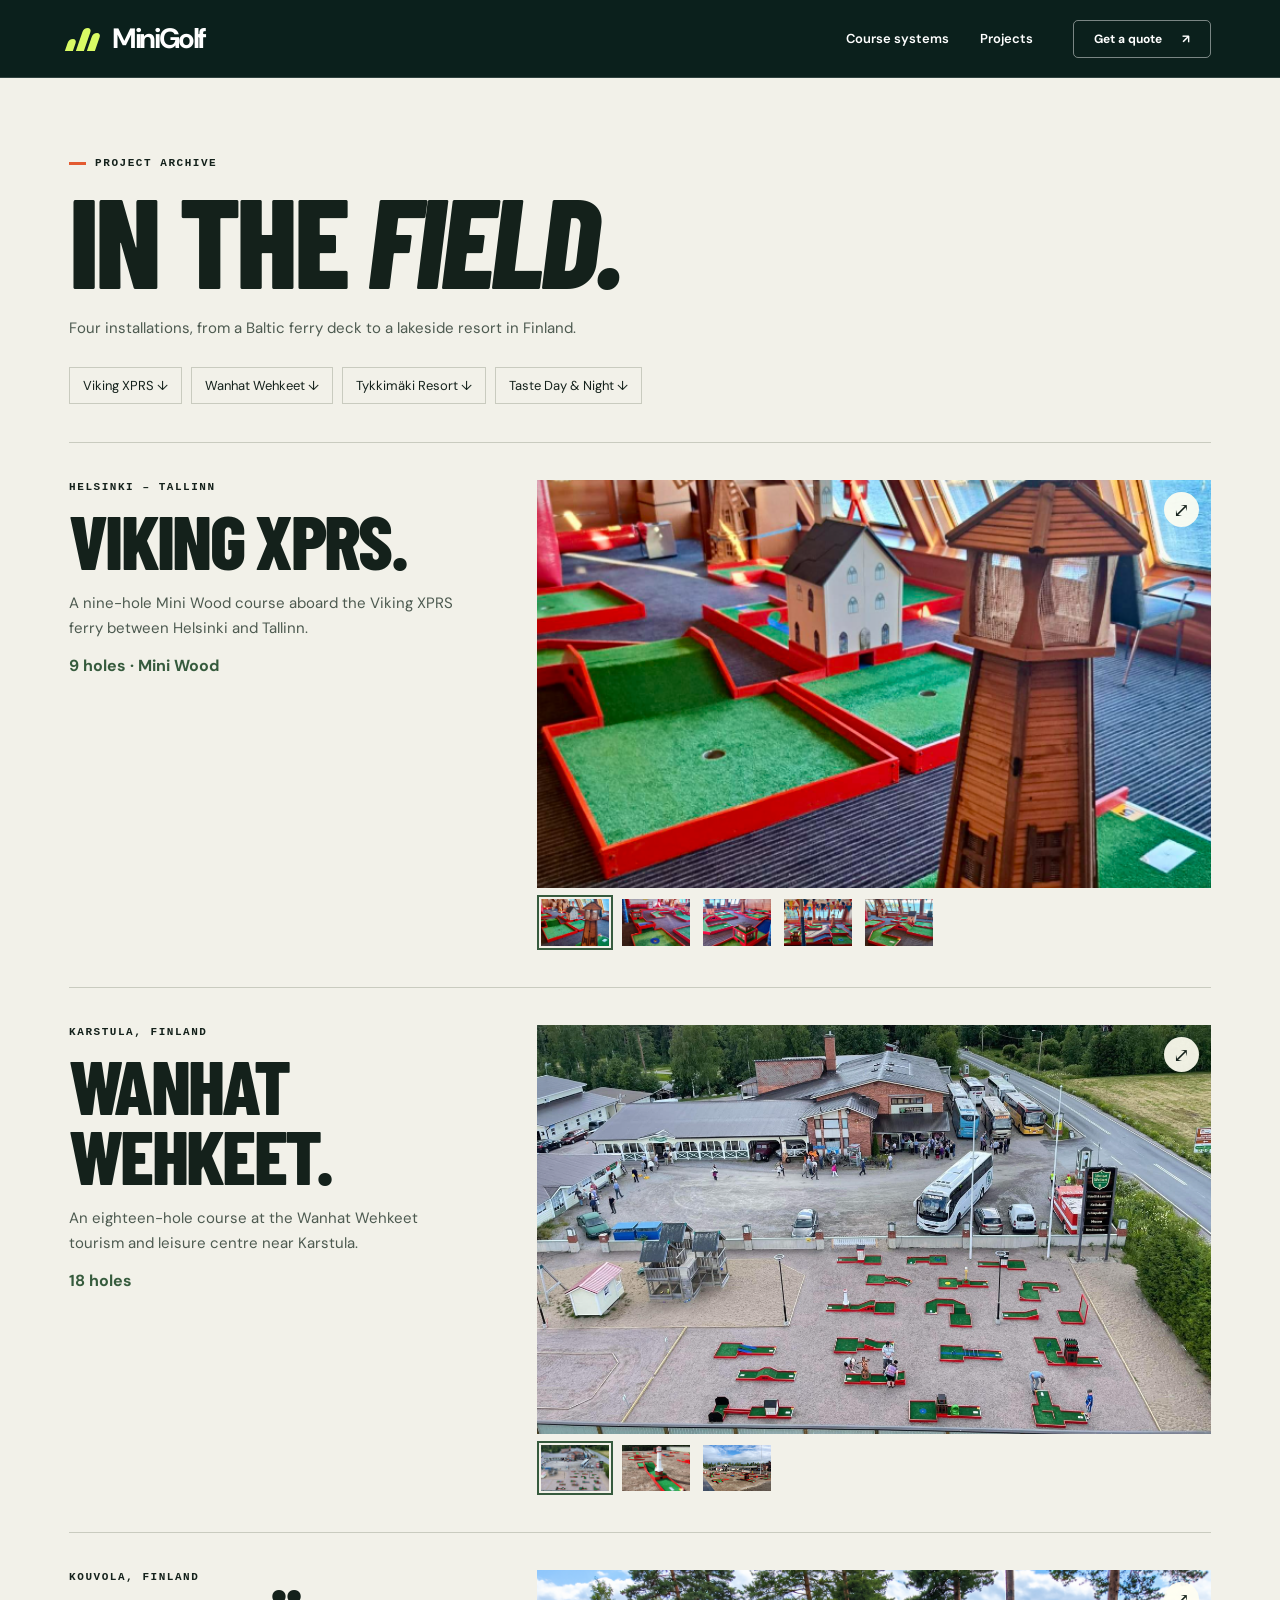
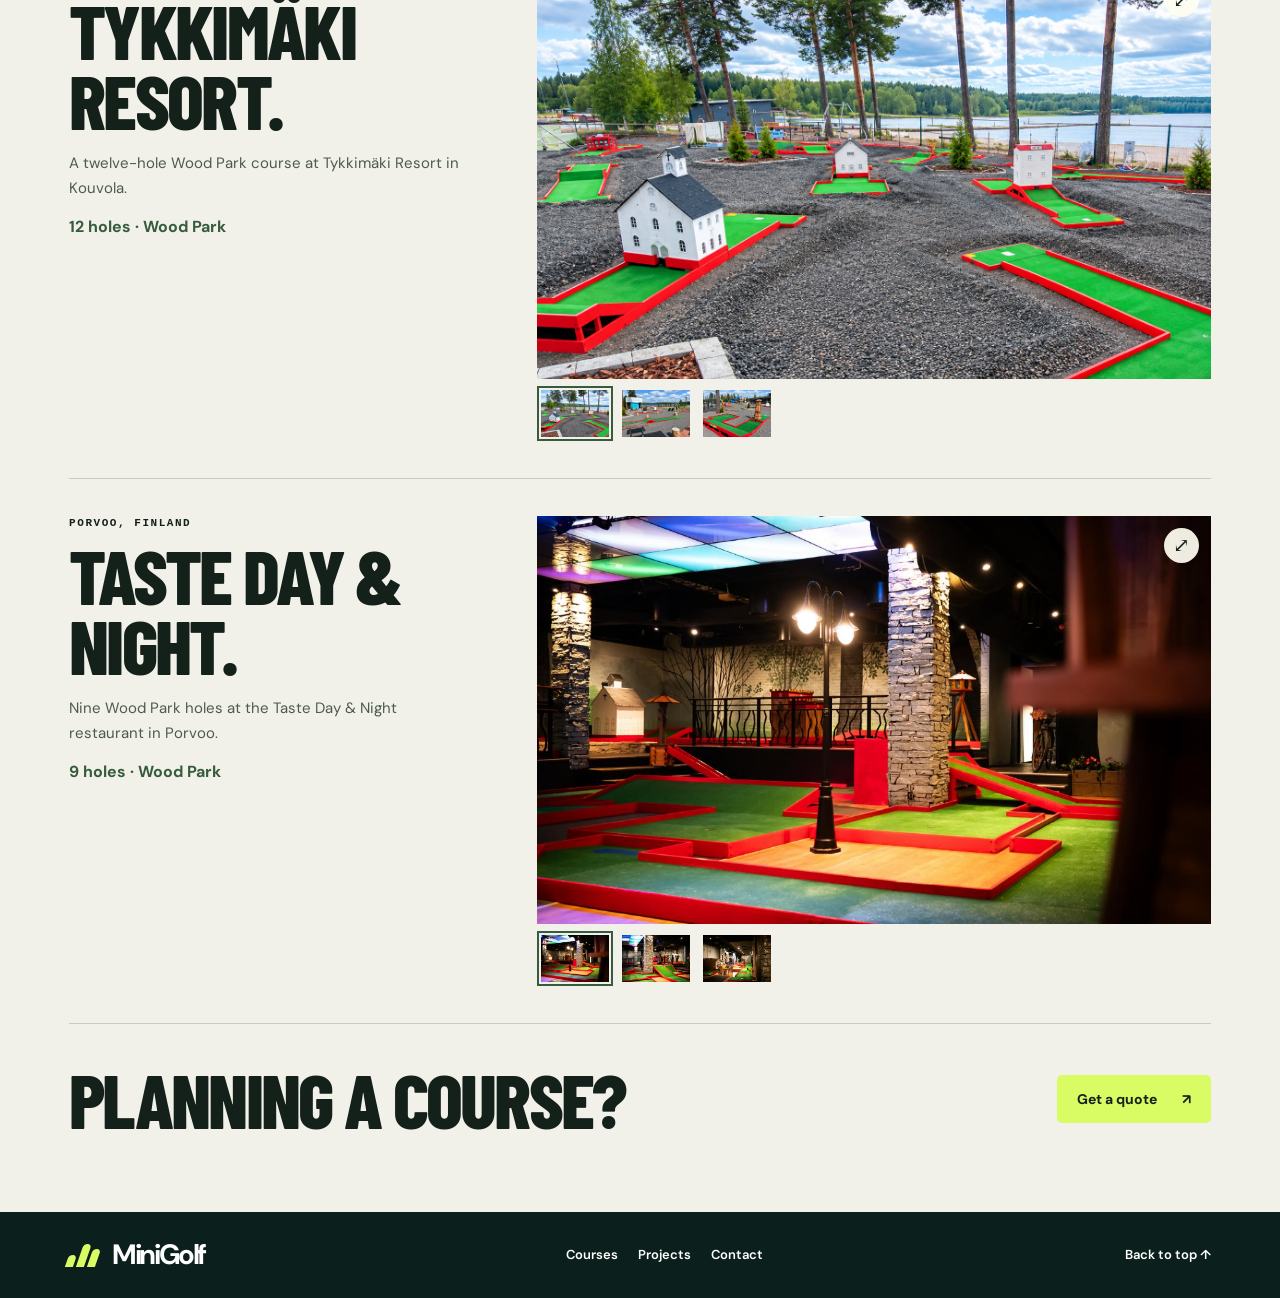
==== commit 34d8d973: "Introduce a playable practice green and photographic course explorer" ====
--- a/Completed-work.html
+++ b/Completed-work.html
@@ -3,31 +3,23 @@
 <head>
   <meta charset="utf-8">
   <meta name="viewport" content="width=device-width, initial-scale=1">
-  <meta name="theme-color" content="#faf9f2">
+  <meta name="theme-color" content="#091e1a">
   <meta name="description" content="Explore four completed modular minigolf courses, on land and at sea.">
   <title>Completed courses | MiniGolf</title>
   <link rel="icon" href="favicon.svg">
-  <link rel="stylesheet" href="css/redesign.css">
+  <link rel="preconnect" href="https://fonts.googleapis.com"><link rel="preconnect" href="https://fonts.gstatic.com" crossorigin><link rel="stylesheet" href="https://fonts.googleapis.com/css2?family=Barlow+Condensed:ital,wght@0,700;0,800;0,900;1,800&family=DM+Sans:wght@400;500;600;700&display=swap">
+<link rel="stylesheet" href="css/redesign.css">
   <script src="js/redesign.js" defer></script>
 </head>
 <body id="top">
 <a class="skip" href="#main">Skip to content</a>
-<header class="mast">
-  <div class="frame mast-inner">
-    <a class="brand" href="index.html" aria-label="MiniGolf home"><span class="brand-icon" aria-hidden="true"><i></i></span><span>MiniGolf<span class="brand-period">.</span></span></a>
-    <nav aria-label="Main navigation">
-      <a href="index.html#courses">Courses</a>
-      <a href="Completed-work.html" aria-current="page">Projects</a>
-    </nav>
-    <a class="button button-dark mast-quote" href="index.html#contact">Get a quote <span aria-hidden="true" class="arrow">↗</span></a>
-  </div>
-</header>
-<main id="main" class="frame gallery-page"><div class="gallery-head"><p class="overline dot">Completed projects</p><h1>Courses <em>in play.</em></h1><p>Four installations, from a ferry deck on the Baltic Sea to a resort in Finland.</p></div>
+<header class="mast"><div class="frame mast-inner"><a class="brand" href="index.html" aria-label="MiniGolf home"><span class="symbol" aria-hidden="true"><i></i><i></i><i></i></span><b>MiniGolf</b></a><nav aria-label="Main navigation"><a href="index.html#courses">Course systems</a><a href="Completed-work.html" aria-current="page">Projects</a></nav><a class="button mast-quote" href="index.html#contact">Get a quote <span aria-hidden="true" class="arrow">↗</span></a></div></header>
+<main id="main" class="frame gallery-page"><div class="gallery-head"><p class="label section-label">Project archive</p><h1>In the <em>field.</em></h1><p>Four installations, from a Baltic ferry deck to a lakeside resort in Finland.</p></div>
 <div class="project-index"><a href="#project-1">Viking XPRS ↓</a><a href="#project-2">Wanhat Wehkeet ↓</a><a href="#project-3">Tykkimäki Resort ↓</a><a href="#project-4">Taste Day & Night ↓</a></div>
 <article class="project-detail" id="project-1"><div class="project-description"><p class="overline">Helsinki – Tallinn</p><h2>Viking XPRS<span>.</span></h2><p>A nine-hole Mini Wood course aboard the Viking XPRS ferry between Helsinki and Tallinn.</p><strong>9 holes · Mini Wood</strong></div><div class="project-gallery"><a class="photo gallery-main zoom" href="images/completed-work/project1/project1.PNG"><img src="images/completed-work/project1/project1.PNG" alt="Viking XPRS, installation photo 1" loading="lazy"><span class="expand" aria-hidden="true">⤢</span></a><div class="thumbs" aria-label="Viking XPRS photos"><button aria-label="Show Viking XPRS photo 1" type="button" aria-pressed="true"><img src="images/completed-work/project1/project1.PNG" loading="lazy" alt=""></button><button aria-label="Show Viking XPRS photo 2" type="button" aria-pressed="false"><img src="images/completed-work/project1/project1_1.PNG" loading="lazy" alt=""></button><button aria-label="Show Viking XPRS photo 3" type="button" aria-pressed="false"><img src="images/completed-work/project1/project1_2.PNG" loading="lazy" alt=""></button><button aria-label="Show Viking XPRS photo 4" type="button" aria-pressed="false"><img src="images/completed-work/project1/project1_3.PNG" loading="lazy" alt=""></button><button aria-label="Show Viking XPRS photo 5" type="button" aria-pressed="false"><img src="images/completed-work/project1/project1_4.PNG" loading="lazy" alt=""></button></div></div></article>
 <article class="project-detail" id="project-2"><div class="project-description"><p class="overline">Karstula, Finland</p><h2>Wanhat Wehkeet<span>.</span></h2><p>An eighteen-hole course at the Wanhat Wehkeet tourism and leisure centre near Karstula.</p><strong>18 holes</strong></div><div class="project-gallery"><a class="photo gallery-main zoom" href="images/completed-work/project2/project2.PNG"><img src="images/completed-work/project2/project2.PNG" alt="Wanhat Wehkeet, installation photo 1" loading="lazy"><span class="expand" aria-hidden="true">⤢</span></a><div class="thumbs" aria-label="Wanhat Wehkeet photos"><button aria-label="Show Wanhat Wehkeet photo 1" type="button" aria-pressed="true"><img src="images/completed-work/project2/project2.PNG" loading="lazy" alt=""></button><button aria-label="Show Wanhat Wehkeet photo 2" type="button" aria-pressed="false"><img src="images/completed-work/project2/project2_1.PNG" loading="lazy" alt=""></button><button aria-label="Show Wanhat Wehkeet photo 3" type="button" aria-pressed="false"><img src="images/completed-work/project2/project2_2.PNG" loading="lazy" alt=""></button></div></div></article>
 <article class="project-detail" id="project-3"><div class="project-description"><p class="overline">Kouvola, Finland</p><h2>Tykkimäki Resort<span>.</span></h2><p>A twelve-hole Wood Park course at Tykkimäki Resort in Kouvola.</p><strong>12 holes · Wood Park</strong></div><div class="project-gallery"><a class="photo gallery-main zoom" href="images/completed-work/project3/project3.PNG"><img src="images/completed-work/project3/project3.PNG" alt="Tykkimäki Resort, installation photo 1" loading="lazy"><span class="expand" aria-hidden="true">⤢</span></a><div class="thumbs" aria-label="Tykkimäki Resort photos"><button aria-label="Show Tykkimäki Resort photo 1" type="button" aria-pressed="true"><img src="images/completed-work/project3/project3.PNG" loading="lazy" alt=""></button><button aria-label="Show Tykkimäki Resort photo 2" type="button" aria-pressed="false"><img src="images/completed-work/project3/project3_1.PNG" loading="lazy" alt=""></button><button aria-label="Show Tykkimäki Resort photo 3" type="button" aria-pressed="false"><img src="images/completed-work/project3/project3_2.PNG" loading="lazy" alt=""></button></div></div></article>
 <article class="project-detail" id="project-4"><div class="project-description"><p class="overline">Porvoo, Finland</p><h2>Taste Day & Night<span>.</span></h2><p>Nine Wood Park holes at the Taste Day & Night restaurant in Porvoo.</p><strong>9 holes · Wood Park</strong></div><div class="project-gallery"><a class="photo gallery-main zoom" href="images/completed-work/project4/project4.PNG"><img src="images/completed-work/project4/project4.PNG" alt="Taste Day & Night, installation photo 1" loading="lazy"><span class="expand" aria-hidden="true">⤢</span></a><div class="thumbs" aria-label="Taste Day & Night photos"><button aria-label="Show Taste Day & Night photo 1" type="button" aria-pressed="true"><img src="images/completed-work/project4/project4.PNG" loading="lazy" alt=""></button><button aria-label="Show Taste Day & Night photo 2" type="button" aria-pressed="false"><img src="images/completed-work/project4/project4_1.PNG" loading="lazy" alt=""></button><button aria-label="Show Taste Day & Night photo 3" type="button" aria-pressed="false"><img src="images/completed-work/project4/project4_2.PNG" loading="lazy" alt=""></button></div></div></article>
-<div class="gallery-cta"><h2>Planning a course?</h2><a class="button button-orange" href="index.html#contact">Get a quote <span aria-hidden="true" class="arrow">↗</span></a></div></main><footer><div class="frame foot-inner"><a class="brand" href="index.html" aria-label="MiniGolf home"><span class="brand-icon" aria-hidden="true"><i></i></span><span>MiniGolf<span class="brand-period">.</span></span></a><div><a href="index.html#courses">Courses</a><a href="Completed-work.html">Projects</a><a href="index.html#contact">Contact</a></div><a href="#top">Back to top ↑</a></div></footer>
+<div class="gallery-cta"><h2>Planning a course?</h2><a class="button button-orange" href="index.html#contact">Get a quote <span aria-hidden="true" class="arrow">↗</span></a></div></main><footer><div class="frame foot-inner"><a class="brand" href="index.html" aria-label="MiniGolf home"><span class="symbol" aria-hidden="true"><i></i><i></i><i></i></span><b>MiniGolf</b></a><div><a href="index.html#courses">Courses</a><a href="Completed-work.html">Projects</a><a href="index.html#contact">Contact</a></div><a href="#top">Back to top ↑</a></div></footer>
 <dialog class="zoom-dialog" aria-label="Enlarged image"><div class="zoom-tools"><span class="zoom-caption"></span><button type="button" class="button button-light close-zoom">Close ×</button></div><img class="enlarged" alt=""></dialog>
 </body></html>
--- a/css/redesign.css
+++ b/css/redesign.css
@@ -1,190 +1,209 @@
 :root {
-  color-scheme: light;
-  --paper: #faf9f2;
-  --ink: #182f26;
-  --green: #315a3a;
-  --muted: #59665b;
-  --line: #ced3c6;
-  --orange: #ff7447;
-  --measure: 1440px;
-  font-family: "Helvetica Neue", Arial, sans-serif;
+  --night: #0b201c;
+  --ink: #14211b;
+  --paper: #f2f1e9;
+  --line: #c9cbbf;
+  --lime: #d9fb64;
+  --orange: #fb7746;
+  --display: "Barlow Condensed", Impact, "Arial Narrow", sans-serif;
+  --body: "DM Sans", Arial, sans-serif;
+  font-family: var(--body);
   color: var(--ink);
   background: var(--paper);
 }
 * { box-sizing: border-box; }
-html { scroll-behavior: smooth; scroll-padding-top: 28px; }
-body, figure, h1, h2, h3, p { margin: 0; }
+html { scroll-behavior: smooth; scroll-padding-top: 16px; }
+body, h1, h2, h3, p, figure { margin: 0; }
+a { color: inherit; text-decoration: none; }
 button, input, select, textarea { font: inherit; color: inherit; }
-a { color: inherit; text-decoration: none; }
-button, summary { cursor: pointer; }
-button { border: 0; background: none; }
+button { cursor: pointer; background: none; border: 0; }
 img { display: block; max-width: 100%; }
-:focus-visible { outline: 3px solid #2981ae; outline-offset: 4px; }
-.frame { width: min(100%, var(--measure)); margin-inline: auto; padding-inline: clamp(22px, 4.8vw, 78px); }
-.skip { position: fixed; z-index: 10; top: -8rem; left: 1rem; padding: 1rem; background: white; }
-.skip:focus { top: 1rem; }
-.mast { border-bottom: 1px solid var(--line); }
-.mast-inner { min-height: 82px; display: flex; align-items: center; gap: 42px; }
-.brand { display: inline-flex; align-items: center; gap: 9px; font-size: 29px; font-weight: 750; letter-spacing: -.08em; line-height: 1; }
-.brand-period { color: #d64c1c; }
-.brand-icon { position: relative; display: block; width: 34px; height: 35px; transform: rotate(-7deg); }
-.brand-icon::before { content: ""; position: absolute; left: 0; bottom: 2px; width: 32px; height: 12px; background: var(--ink); border-radius: 50%; }
-.brand-icon::after { content: ""; position: absolute; left: 15px; top: 2px; width: 2px; height: 25px; background: var(--ink); }
-.brand-icon i { position: absolute; left: 17px; top: 2px; border-style: solid; border-width: 0 0 11px 15px; border-color: transparent transparent transparent var(--orange); }
-nav { display: flex; gap: 32px; margin-left: auto; }
-nav a, .foot-inner a:not(.brand) { font-size: 14px; font-weight: 550; }
-nav a:hover, nav [aria-current], .text-link:hover, .foot-inner a:hover { text-decoration: underline; text-underline-offset: 6px; }
-.button { min-height: 48px; width: fit-content; display: inline-flex; align-items: center; justify-content: center; gap: 18px; border-radius: 99px; padding: 0 21px; font-weight: 650; font-size: 14px; transition: background .18s, transform .18s; }
+[hidden] { display: none !important; }
+:focus-visible { outline: 3px solid #d0642d; outline-offset: 4px; }
+.frame { max-width: 1600px; padding-inline: clamp(23px, 5.4vw, 90px); margin-inline: auto; }
+.skip, .sr { position: absolute; width: 1px; height: 1px; overflow: hidden; clip-path: inset(50%); }
+.skip:focus { width: auto; height: auto; clip-path: none; z-index: 12; background: var(--lime); padding: 12px; }
+.mast { background: var(--night); color: #fff; border-bottom: 1px solid #ffffff28; }
+body:has(.hero) .mast { position: absolute; z-index: 3; inset: 0 0 auto; background: linear-gradient(#061611a6,transparent); }
+.mast-inner { min-height: 77px; display: flex; align-items: center; gap: 40px; }
+.brand { display: inline-flex; align-items: center; gap: 11px; line-height: 1; }
+.brand b { font-size: 28px; letter-spacing: -.085em; }
+.symbol { width: 32px; height: 24px; display: flex; align-items: end; gap: 3px; transform: skew(-19deg); }
+.symbol i { display: block; background: var(--lime); border-radius: 7px 7px 0 0; width: 8px; }
+.symbol i:nth-child(1) { height: 12px; }
+.symbol i:nth-child(2) { height: 23px; }
+.symbol i:nth-child(3) { height: 18px; }
+nav { margin-left: auto; display: flex; gap: 31px; }
+nav a, .foot-inner a:not(.brand) { font-size: 13px; font-weight: 600; }
+nav a:hover, .text-link:hover, .foot-inner a:hover { text-decoration: underline; text-underline-offset: 5px; }
+.button { display: inline-flex; gap: 25px; align-items: center; justify-content: center; padding: 0 20px; min-height: 48px; width: fit-content; border-radius: 5px; font: 700 14px/1 var(--body); transition: background .2s, transform .2s; }
 .button:hover { transform: translateY(-2px); }
-.button-dark { background: var(--ink); color: white; }
-.button-dark:hover { background: var(--green); }
-.button-light { background: white; color: var(--ink); }
-.button-orange { background: var(--orange); color: #192e22; }
-.button-orange:hover { background: #ff8960; }
-.arrow { font-family: Arial, sans-serif; }
-.hero { display: grid; grid-template-columns: .84fr 1.45fr; align-items: center; gap: clamp(18px, 3.7vw, 66px); padding-block: clamp(46px, 5.4vw, 94px); }
-.overline { font-family: "Courier New", monospace; font-size: 11px; font-weight: 700; line-height: 1.5; letter-spacing: .12em; text-transform: uppercase; }
-.dot { display: flex; align-items: center; gap: 10px; }
-.dot::before { content: ""; width: 8px; height: 8px; border-radius: 50%; background: #dd532a; }
-h1, h2, h3 { text-wrap: balance; }
-h1, h2 { font-weight: 550; letter-spacing: -.075em; line-height: .98; }
-em { font-family: Georgia, "Times New Roman", serif; font-weight: 400; letter-spacing: -.085em; }
-.hero h1 { margin-block: 23px 24px; font-size: clamp(70px, 7.85vw, 120px); }
-.hero em { color: var(--green); }
-.intro, .section-head > p, .course-copy > p:not(.overline), .project-description > p:not(.overline), .gallery-head > p:last-child, .contact-grid > div > p:last-child {
-  color: var(--muted); font-size: 16px; line-height: 1.62;
-}
-.hero .intro { max-width: 34ch; }
-.hero .button { margin-top: 28px; }
-.hero-art { min-width: 0; margin: 0; }
-.hero-art > img { width: 100%; height: auto; aspect-ratio: 3 / 2; border-radius: 110px 18px 95px 18px; background: #e3eabe; }
-.hero-art figcaption { display: flex; align-items: center; gap: 9px; margin: 12px 4px 0; font: 600 10px/1.4 "Courier New", monospace; text-transform: uppercase; letter-spacing: .08em; color: #556454; }
-.pin-dot { border: 1px solid var(--green); width: 7px; height: 7px; border-radius: 50%; }
-.caption-rule { flex: 1; height: 1px; background: var(--line); }
-.collection { background: #eef1e6; border-block: 1px solid #dde3d5; padding-block: clamp(54px, 5.6vw, 84px); }
-.section-head { display: flex; align-items: flex-end; justify-content: space-between; gap: 35px; }
-h2 { font-size: clamp(43px, 4.8vw, 74px); }
-h2 span { color: #d95529; }
-.section-head h2, .project-description h2 { margin-top: 12px; }
-.section-head > p { max-width: 32ch; margin-bottom: 2px; }
-.system-links { display: grid; grid-template-columns: 1fr 1fr; margin-block: 28px 50px; gap: 14px; }
-.system-link { display: flex; gap: 13px; align-items: center; padding: 17px 20px; border: 1px solid #c2cbb9; border-radius: 12px; font-weight: 650; }
-.system-link:hover { background: #e4eadb; }
-.system-swatch { width: 21px; height: 13px; border: 2px solid #426846; border-radius: 50% 5px 5px 50%; transform: rotate(-24deg); }
-.wood-park { border-color: #a9502f; border-radius: 3px 8px 3px 8px; }
-.from { font-size: 13px; font-weight: 400; color: var(--muted); margin-left: auto; }
-.course-row { display: grid; grid-template-columns: 1.12fr 1fr; gap: clamp(30px, 6.1vw, 100px); align-items: center; }
-.course-row + .course-row { margin-top: 54px; padding-top: 54px; border-top: 1px solid var(--line); }
-.drawing { min-width: 0; overflow: hidden; background: #fff; border-radius: 18px; border: 1px solid #d9dfd2; }
-.drawing-bar { display: flex; align-items: center; justify-content: space-between; gap: 16px; margin: 18px 20px 0; font-size: 13px; font-weight: 650; }
-.view-switch { display: flex; padding: 3px; border-radius: 99px; background: #eff2eb; }
-.view-switch button { padding: 7px 13px; border-radius: 99px; font-size: 12px; }
-.view-switch [aria-pressed="true"] { background: var(--ink); color: white; }
-.drawing-image { display: block; position: relative; padding: 12px 18px 18px; cursor: zoom-in; }
-.drawing-image img { width: 100%; aspect-ratio: 1.35; object-fit: contain; }
-.drawing-image span, .expand { position: absolute; right: 12px; bottom: 12px; display: grid; place-items: center; width: 36px; height: 36px; background: #f8faf6; border: 1px solid var(--line); border-radius: 50%; font-size: 20px; }
-.course-copy h3 { margin: 8px 0 14px; font-size: clamp(38px, 4vw, 61px); font-weight: 550; line-height: 1; letter-spacing: -.065em; }
-.course-copy details { margin-top: 20px; border-block: 1px solid var(--line); }
-summary { padding-block: 15px; font-size: 14px; font-weight: 650; }
-ol { display: grid; grid-template-columns: 1fr 1fr; gap: 5px 25px; padding: 0 0 10px 25px; color: var(--muted); font-size: 14px; }
-.packages { display: flex; gap: 6px; flex-wrap: wrap; border: 0; padding: 0; margin: 24px 0 0; }
-.packages legend { padding: 0 0 10px; font-size: 13px; font-weight: 650; }
+.primary { background: var(--lime); color: #172817; }
+.primary:hover { background: #e8ff91; }
+.mast-quote { color: white; border: 1px solid #ffffff75; min-height: 38px; font-size: 12px; gap: 20px; }
+.ink { background: var(--ink); color: #fff; }
+.hero { position: relative; isolation: isolate; background: #0a1c17; color: #fffcef; overflow: hidden; }
+.hero-image, .hero::after { position: absolute; inset: 0; width: 100%; height: 100%; z-index: -2; }
+.hero-image { object-fit: cover; object-position: 60% 54%; }
+.hero::after { content: ""; z-index: -1; background: linear-gradient(90deg,#051811bd 0%,#05181177 32%,transparent 64%),linear-gradient(0deg,#0315106b,transparent 19%); }
+.hero-inner { min-height: clamp(610px, 86svh, 840px); display: flex; align-items: center; padding-top: 115px; padding-bottom: 44px; }
+.hero-copy { max-width: 620px; }
+.label, .overline { font: 700 11px/1.35 "Courier New", monospace; letter-spacing: .14em; text-transform: uppercase; }
+.hero-label { display: flex; align-items: center; gap: 11px; color: #e6efdc; }
+.hero-label i { width: 23px; height: 3px; background: var(--lime); }
+h1, h2, h3 { font-family: var(--display); text-transform: uppercase; font-weight: 800; letter-spacing: -.035em; line-height: .91; }
+h1 em, h2 em { font-weight: inherit; }
+.hero h1 { font-size: clamp(90px, 9.6vw, 157px); line-height: .835; margin: 24px 0 23px; letter-spacing: -.04em; }
+.hero h1 em { color: var(--lime); }
+.lead { font-size: clamp(15px, 1.28vw, 19px); line-height: 1.5; max-width: 35ch; color: #e0e8df; }
+.hero-actions { display: flex; align-items: center; gap: 25px; margin-top: 27px; }
+.play-button { display: inline-flex; align-items: center; gap: 10px; color: #fff; font-weight: 650; font-size: 13px; padding: 4px 0; }
+.play-icon { display: grid; place-items: center; width: 32px; height: 32px; padding-left: 2px; border: 1px solid #fff9; border-radius: 50%; font-size: 11px; }
+.play-button:hover .play-icon { background: white; color: var(--night); }
+.art-caption { position: absolute; right: 3vw; bottom: 15px; font: 10px/1.3 monospace; color: #fff; background: #081914b3; padding: 4px 7px; }
+.spec-strip { background: var(--lime); color: #1d341b; }
+.strip-inner { min-height: 45px; display: flex; justify-content: space-between; align-items: center; gap: 12px; }
+.strip-inner > * { display: inline-flex; align-items: center; gap: 12px; font: 700 11px/1.2 "Courier New",monospace; letter-spacing: .06em; text-transform: uppercase; }
+.strip-inner i { width: 9px; height: 9px; transform: skew(-18deg); border: 2px solid currentColor; }
+.collection, .locations, .contact, .gallery-page { padding-block: clamp(52px, 6.1vw, 96px); }
+.section-heading { display: flex; align-items: end; justify-content: space-between; gap: 24px; margin-bottom: 27px; }
+.section-label { display: flex; gap: 9px; align-items: center; }
+.section-label::before { content: ""; display: inline-block; width: 17px; height: 3px; background: #e35b31; }
+h2 { font-size: clamp(52px, 6vw, 94px); }
+.section-heading h2, .gallery-head h1 { margin-top: 9px; }
+.section-heading > p, .system-description, .project-description > p:not(.overline), .gallery-head > p:last-child, .contact-grid > div > p:last-child { font-size: 15px; line-height: 1.65; color: #4d5a50; }
+.section-heading > p { max-width: 32ch; }
+.system-tabs { display: grid; grid-template-columns: 1fr 1fr; margin-bottom: 24px; border-block: 1px solid var(--line); }
+.system-tabs a { padding: 15px 20px; display: flex; align-items: center; gap: 15px; }
+.system-tabs a + a { border-left: 1px solid var(--line); }
+.system-tabs a[aria-current=true] { background: var(--ink); color: white; }
+.system-tabs a[aria-current=true]::before { content: ""; width: 7px; height: 7px; border-radius: 50%; background: var(--lime); }
+.system-tabs span { font-weight: 700; font-size: 17px; }
+.system-tabs small { font-size: 12px; opacity: .8; margin-left: auto; }
+.system { display: grid; grid-template-columns: 1.42fr 1fr; gap: clamp(26px, 5vw, 84px); align-items: start; }
+.system + .system { margin-top: 28px; }
+.system[hidden] + .system { margin-top: 0; }
+.course-media, .system-info { min-width: 0; }
+.media-stage { position: relative; overflow: hidden; background: #fff; }
+.media-open { display: block; position: relative; cursor: zoom-in; }
+.media-image { width: 100%; aspect-ratio: 1.68; object-fit: cover; }
+.media-stage.is-drawing .media-image { object-fit: contain; padding: 16px; }
+.media-stage.is-hole .media-image { object-fit: contain; padding: 20px 12% 68px; image-rendering: auto; }
+.zoom-glyph, .expand { position: absolute; top: 12px; right: 12px; width: 35px; height: 35px; display: grid; place-items: center; background: #fffef1ed; border-radius: 50%; font: 20px/1 Arial,sans-serif; color: var(--ink); }
+.view-bar { display: grid; grid-template-columns: repeat(4,1fr); background: var(--ink); }
+.view-bar button { color: #ecf0e4; border-bottom: 3px solid transparent; padding: 13px 3px 10px; font-size: 13px; }
+.view-bar [aria-pressed=true] { color: var(--lime); border-color: var(--lime); }
+.media-caption { margin-top: 8px; font: 11px/1.5 monospace; color: #59625b; }
+.hole-picker { display: flex; position: absolute; bottom: 12px; left: 50%; transform: translateX(-50%); align-items: stretch; border: 1px solid var(--line); background: var(--paper); }
+.hole-picker button { width: 38px; }
+.hole-picker select { border: 0; padding: 6px; background: transparent; font-size: 13px; min-height: 38px; max-width: 170px; }
+.system-info { padding-block: 5px; }
+.system-info h3 { font-size: clamp(52px, 5.5vw, 84px); margin: 6px 0 12px; }
+.best-for { margin-top: 19px; padding-block: 13px; display: flex; justify-content: space-between; border-block: 1px solid var(--line); gap: 12px; font-size: 13px; }
+.best-for span { color: #4f5b50; }
+.packages { margin: 19px 0 0; padding: 0; border: 0; display: flex; gap: 6px; flex-wrap: wrap; }
+.packages legend { padding: 0 0 8px; font-size: 13px; font-weight: 650; }
 .packages label { position: relative; cursor: pointer; }
 .packages input { position: absolute; opacity: 0; }
-.packages span { display: block; border: 1px solid #b6c1ac; border-radius: 99px; padding: 9px 16px; font-size: 14px; }
-.packages input:checked + span { background: var(--ink); color: white; border-color: var(--ink); }
-.packages input:focus-visible + span { outline: 3px solid #2981ae; outline-offset: 2px; }
-.price-row { display: flex; flex-wrap: wrap; gap: 16px; justify-content: space-between; align-items: center; margin-top: 18px; }
-.price { font-size: 30px; letter-spacing: -.055em; }
-.quote-link, .text-link { font-size: 14px; font-weight: 650; border-bottom: 1px solid; padding-block: 4px; }
-.work-section { padding-block: clamp(60px, 7.2vw, 115px); }
-.work-grid { display: grid; grid-template-columns: 1fr 1fr; gap: 24px; margin-top: 30px; }
-.photo { display: block; position: relative; overflow: hidden; border-radius: 16px; background: #e3e8dd; }
-.photo img { width: 100%; aspect-ratio: 1.55; object-fit: cover; transition: transform .3s; }
-.project-card:hover img { transform: scale(1.025); }
-.project-title { display: flex; align-items: center; justify-content: space-between; gap: 14px; margin-top: 15px; }
-.project-title p { color: var(--muted); font-size: 12px; }
-.project-title h3 { margin-top: 5px; font-size: clamp(24px, 2.6vw, 38px); letter-spacing: -.055em; font-weight: 550; }
-.project-title > span { display: grid; place-items: center; border: 1px solid var(--line); border-radius: 50%; width: 36px; height: 36px; }
-.contact { background: var(--ink); color: #f9faed; }
-.contact-grid { display: grid; grid-template-columns: 1fr 1fr; gap: 8vw; padding-block: clamp(60px, 7vw, 100px); }
-.contact h2 { margin: 20px 0; font-size: clamp(64px, 7vw, 100px); }
-.contact em { color: #c4df9c; }
-.contact-grid > div > p:last-child { max-width: 34ch; color: #d1dcce; }
+.packages label span { display: block; padding: 8px 15px; border: 1px solid #aab2a6; border-radius: 3px; font-size: 13px; }
+.packages input:checked + span { color: var(--ink); background: var(--lime); border-color: var(--ink); font-weight: 650; }
+.packages input:focus-visible + span { outline: 3px solid #31799c; }
+.buy-row { display: flex; align-items: center; justify-content: space-between; gap: 16px; margin-top: 17px; }
+.price { font: 700 42px/1 var(--display); letter-spacing: -.03em; }
+.locations, footer { background: var(--night); color: white; }
+.text-link, .reset-shot { font-size: 13px; font-weight: 650; border-bottom: 1px solid; padding-bottom: 4px; }
+.project-grid { display: grid; grid-template-columns: 1.22fr 1fr; gap: 16px; }
+.installation { position: relative; display: grid; overflow: hidden; isolation: isolate; align-content: end; min-height: clamp(230px, 25vw, 400px); padding: 24px; background: #17392c; }
+.installation img { position: absolute; inset: 0; width: 100%; height: 100%; object-fit: cover; z-index: -2; transition: transform .4s; }
+.installation:hover img { transform: scale(1.035); }
+.installation::after { content: ""; position: absolute; inset: 0; background: linear-gradient(0deg,#071914e8,transparent 85%); z-index:-1; }
+.installation p { font: 11px/1.4 monospace; margin-bottom: 8px; }
+.installation i, .score-line i { color: var(--lime); margin-inline: 6px; }
+.installation h3 { font-size: clamp(33px, 3.5vw, 56px); }
+.installation > span { position: absolute; right: 20px; top: 20px; background: var(--paper); color: var(--ink); border-radius: 50%; padding: 8px 12px; }
+.contact { background: #dbdfd0; }
+.contact-grid { display: grid; grid-template-columns: 1fr 1fr; gap: 8vw; }
+.contact h2 { font-size: clamp(69px, 7.7vw, 125px); margin: 13px 0 19px; }
+.contact-grid > div > p:last-child { max-width: 36ch; }
 form, form label { display: grid; gap: 8px; }
-form { gap: 18px; }
-form label { font-size: 13px; font-weight: 600; }
-.field-pair { display: grid; grid-template-columns: 1fr 1fr; gap: 15px; }
-form input, select, textarea { min-width: 0; width: 100%; border: 1px solid #6a7e6c; border-radius: 8px; background: #223d30; padding: 12px; color: white; font-size: 16px; }
+form { gap: 17px; }
+form label { font-size: 13px; font-weight: 650; }
+.field-pair { display: grid; grid-template-columns: 1fr 1fr; gap: 16px; }
+form input, form select, textarea { width: 100%; min-width: 0; border: 1px solid #afb7a6; background: #f4f5ec; padding: 11px; border-radius: 3px; font-size: 16px; }
 textarea { resize: vertical; }
-textarea::placeholder { color: #bec9bc; }
-.form-status { font-size: 14px; line-height: 1.6; }
-.form-status:empty { display: none; }
-.foot-inner { padding-block: 34px; display: flex; align-items: center; justify-content: space-between; gap: 20px; }
-.foot-inner > div, .project-index { display: flex; flex-wrap: wrap; gap: 18px; }
-.gallery-head { padding-top: clamp(45px, 6vw, 85px); }
-.gallery-head h1 { font-size: clamp(60px, 7vw, 106px); margin-block: 18px; }
-.gallery-head em { color: var(--green); }
-.project-index { margin-block: 28px 42px; gap: 10px; }
-.project-index a { border: 1px solid var(--line); border-radius: 99px; padding: 10px 16px; font-size: 13px; }
-.project-detail { display: grid; grid-template-columns: .75fr 1.25fr; align-items: start; gap: 5vw; border-top: 1px solid var(--line); padding-block: 42px; }
-.project-description h2 { font-size: clamp(38px, 4vw, 58px); }
-.project-description > p:not(.overline) { margin-block: 18px; }
-.project-description strong { font-size: 14px; }
-.gallery-main img { aspect-ratio: 1.65; }
-.thumbs { display: flex; gap: 8px; margin-top: 10px; }
-.thumbs button { width: min(16%,76px); border: 2px solid transparent; border-radius: 7px; padding: 2px; }
-.thumbs [aria-pressed=true] { border-color: var(--green); }
-.thumbs img { width: 100%; aspect-ratio: 1.45; object-fit: cover; border-radius: 3px; }
-.gallery-cta { border-top: 1px solid var(--line); display: flex; justify-content: space-between; align-items: center; gap: 24px; padding-block: 50px; }
-.zoom-dialog { position: fixed; border: 0; margin: auto; border-radius: 14px; padding: 14px; background: var(--paper); max-width: min(96vw, 1300px); max-height: 94dvh; overscroll-behavior: contain; }
-.zoom-dialog::backdrop { background: #11281fe6; }
-.zoom-tools { display: flex; align-items: center; justify-content: space-between; gap: 18px; margin-bottom: 8px; }
-.zoom-caption { font-size: 14px; }
-.enlarged { width: auto; height: auto; max-width: 100%; max-height: 76dvh; object-fit: contain; margin: auto; }
-@media (max-width: 800px) {
-  .mast-inner { gap: 20px; min-height: 72px; }
-  .hero { grid-template-columns: .85fr 1.15fr; gap: 16px; }
-  .hero h1 { font-size: clamp(55px, 8.8vw, 72px); }
-  .hero-art > img { border-radius: 65px 14px 52px 14px; }
-  .intro, .section-head > p { font-size: 15px; }
-  .course-row { grid-template-columns: 1fr 1fr; gap: 24px; }
-  .section-head > p { max-width: 26ch; }
-}
-@media (max-width: 650px) {
-  .mast-inner { min-height: 68px; gap: 13px; }
-  .brand { font-size: 24px; gap: 4px; }
-  .brand-icon { transform: scale(.8) rotate(-7deg); transform-origin: left center; width: 29px; }
-  nav { gap: 15px; }
-  nav a { font-size: 12px; }
-  .mast-quote { font-size: 12px; min-height: 39px; padding-inline: 12px; gap: 6px; }
-  .hero { grid-template-columns: 1fr; gap: 27px; padding-block: 39px 32px; }
-  .hero h1 { font-size: clamp(62px, 13vw, 78px); margin-block: 13px 16px; }
-  .hero .intro { max-width: 39ch; }
-  .hero .button { margin-top: 19px; }
-  .hero-art > img { border-radius: 56px 12px 50px 12px; }
-  .section-head { align-items: flex-start; flex-direction: column; gap: 12px; }
-  .section-head > p { max-width: 38ch; }
-  .system-links { grid-template-columns: 1fr; gap: 8px; margin-bottom: 32px; }
-  .system-link { padding: 13px 14px; }
-  .course-row, .work-grid, .contact-grid, .project-detail { grid-template-columns: 1fr; }
-  .course-copy { grid-row: 1; }
-  .course-row + .course-row { padding-top: 36px; margin-top: 36px; }
-  .drawing-image img { aspect-ratio: 1.5; }
-  .work-grid { gap: 30px; }
-  .contact-grid { gap: 32px; }
-  .foot-inner { flex-wrap: wrap; }
-  .foot-inner > div { gap: 12px; }
-  .foot-inner > a:last-child { font-size: 12px; }
-  .gallery-cta { align-items: start; flex-direction: column; }
-}
-@media (max-width: 365px) {
-  .mast-inner { gap: 9px; }
-  nav { gap: 10px; }
-  .mast-quote .arrow { display: none; }
-  .field-pair { grid-template-columns: 1fr; }
-}
-@media (prefers-reduced-motion: reduce) {
-  html { scroll-behavior: auto; }
-  *, *::before, *::after { transition: none !important; }
-}
+form .primary { background: var(--ink); color: white; }
+.form-status:empty { display:none; }
+.foot-inner { display: flex; align-items: center; justify-content: space-between; gap: 16px; padding-block: 29px; }
+.foot-inner > div, .project-index { display: flex; flex-wrap: wrap; gap: 20px; }
+.gallery-head h1 { font-size: clamp(76px, 10vw, 148px); }
+.gallery-head > p:last-child { margin-top: 20px; }
+.project-index { gap: 9px; margin: 26px 0 38px; }
+.project-index a { border: 1px solid var(--line); padding: 9px 13px; font-size: 13px; }
+.project-detail { display: grid; grid-template-columns: .75fr 1.25fr; gap: 5vw; padding-block: 37px; border-top: 1px solid var(--line); }
+.project-description h2 { margin-block: 10px 16px; }
+.project-description strong { display: inline-block; margin-top: 15px; color: #365b3d; }
+.photo { display: block; position: relative; }
+.photo img { width: 100%; aspect-ratio: 1.65; object-fit: cover; }
+.thumbs { display: flex; gap: 5px; margin-top: 7px; }
+.thumbs button { padding: 2px; border: 2px solid transparent; width: min(16%,76px); }
+.thumbs [aria-pressed=true] { border-color: var(--green,#375b3e); }
+.thumbs img { width: 100%; aspect-ratio: 1.45; object-fit: cover; }
+.gallery-cta { display:flex; align-items:center; justify-content:space-between; gap:24px; border-top:1px solid var(--line); padding-top:40px; }
+.button-orange { background: var(--lime); }
+dialog { color: var(--ink); border: 0; padding: 16px; margin: auto; max-height: 93dvh; max-width: 95vw; overscroll-behavior: contain; }
+dialog::backdrop { background: #031511df; }
+body:has(dialog[open]) { overflow: hidden; }
+.zoom-tools { display: flex; align-items:center; justify-content:space-between; gap: 18px; font-size: 13px; }
+.close-zoom { background: var(--ink); color: white; min-height: 36px; }
+.enlarged { max-height: 76dvh; width: auto; margin: 8px auto 0; }
+.game-dialog { width: min(850px,95vw); color: white; background: #10251e; padding: clamp(16px,3vw,32px); border: 1px solid #607062; }
+.game-head, .score-line { display:flex; align-items:center; justify-content:space-between; gap:16px; }
+.game-head h2 { font-size: clamp(40px, 5vw, 64px); margin-top: 4px; }
+.game-head .label { color: var(--lime); }
+.icon-button { border: 1px solid #7d8c80; border-radius: 50%; color: #fff; width: 42px; height: 42px; font: 26px/1 Arial; }
+.score-line { margin: 19px 0 6px; font: 12px/1.4 monospace; }
+#green { display: block; width:100%; height:auto; background:#0b1b16; border: 1px solid #667b67; cursor:crosshair; }
+.game-note { margin: 9px 0 15px; font-size: 13px; color: #e2e8d9; }
+.game-controls { display:flex; gap: 16px; align-items:center; flex-wrap:wrap; }
+.game-controls label { flex: 1; min-width: 105px; font-size: 12px; }
+.game-controls output { float:right; color: var(--lime); }
+.game-controls input { width:100%; margin: 9px 0 0; accent-color:var(--lime); }
+.reset-shot { color:#e1e9da; }
+@media(max-width:800px) {
+  .mast-inner { gap:22px; }
+  .system { grid-template-columns: 1.05fr 1fr; gap: 24px; }
+  .system-tabs small { display:none; }
+  .hero::after { background: linear-gradient(90deg,#041810a8,transparent 83%); }
+}
+@media(max-width:650px) {
+  .mast-inner { min-height: 64px; gap:12px; }
+  .brand { gap: 7px; }.brand b { font-size:22px; }
+  .symbol { transform:scale(.78) skew(-19deg); width:26px; }
+  nav { gap:14px; }nav a { font-size:11px; }
+  .mast-quote { min-height:34px; font-size:11px; gap:6px; padding-inline:10px; }
+  .hero-inner { align-items:end; min-height: clamp(585px,85svh,730px); padding-top:150px; padding-bottom:36px; }
+  .hero-image { object-position:64% center; }
+  .hero::after { background:linear-gradient(0deg,#041914 0%,#061d16e6 18%,#061d1688 49%,#071c130d 84%),linear-gradient(180deg,#0616108a,transparent 30%); }
+  .hero h1 { font-size: clamp(82px,18vw,104px); margin:14px 0; }
+  .lead { font-size: 14px; max-width:35ch; }.hero-actions { margin-top:20px; gap:18px; }
+  .hero-label { font-size:10px; }.art-caption { bottom:auto; top:76px; font-size:8px; }
+  .strip-inner { min-height:38px; }.strip-inner > * { font-size:9px; gap:6px; }.strip-inner a { display:none; }
+  .section-heading { align-items:start; flex-direction:column; gap:12px; }
+  .section-heading > p { max-width:40ch; font-size:14px; }
+  .system,.project-grid,.contact-grid,.project-detail { grid-template-columns:1fr; }
+  .system-tabs a { padding:13px 10px; }
+  .system-tabs span { font-size:15px; }
+  .system-info { padding:0; }
+  .project-grid { gap:14px; }
+  .installation { min-height:240px; }
+  .contact-grid { gap:28px; }.foot-inner { flex-wrap:wrap; }.foot-inner > div { gap:11px; }
+  .foot-inner a:not(.brand) { font-size:12px; }
+  .gallery-cta { flex-wrap:wrap; }.game-controls { gap:12px; }.game-controls label { min-width:38%; }
+}
+@media(max-width:370px) {
+  .mast-inner { gap:9px; }nav { gap:9px; }.mast-quote .arrow { display:none; } .mast-inner nav a:first-child { max-width:46px; }
+  .field-pair { grid-template-columns:1fr; }.hero-actions { gap:14px; }
+}
+@media(prefers-reduced-motion:reduce) {
+  html { scroll-behavior:auto; } *,*::before,*::after { transition:none!important; }
+}
